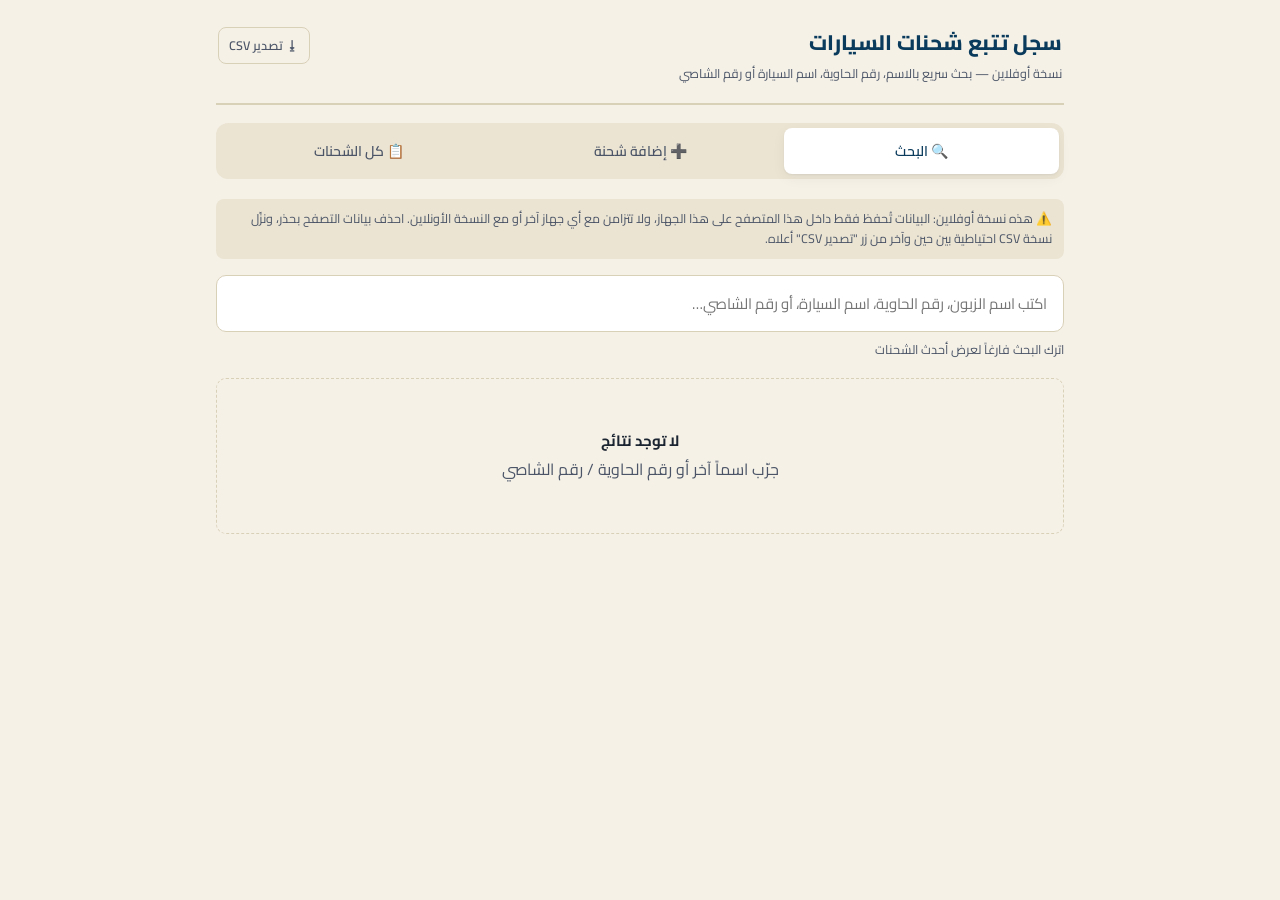
==== index.html @ 0849c3f1 "Add files via upload" ====
<!DOCTYPE html>
<html lang="ar" dir="rtl">
<head>
<meta charset="UTF-8">
<meta name="viewport" content="width=device-width, initial-scale=1.0">
<title>سجل تتبع شحنات السيارات</title>
<link rel="preconnect" href="https://fonts.googleapis.com">
<link rel="preconnect" href="https://fonts.gstatic.com" crossorigin>
<link href="https://fonts.googleapis.com/css2?family=Cairo:wght@400;500;600;700;800&family=IBM+Plex+Mono:wght@500;600&display=swap" rel="stylesheet">
<style>
  :root {
    --paper: #F5F1E7;
    --paper-2: #EBE4D3;
    --ink: #1B2431;
    --ink-soft: #4B5567;
    --sea: #0B3B5C;
    --sea-2: #0E4E77;
    --rust: #BD5A2E;
    --rust-2: #A34A24;
    --line: #D9D0B8;
    --good-bg: #E4EFE6; --good-fg: #2B6B45;
    --warn-bg: #F5EAD3; --warn-fg: #8A5E1C;
    --wait-bg: #E7ECF2; --wait-fg: #3C5876;
    --card: #FFFFFF;
    --shadow: 0 1px 2px rgba(27,36,49,0.06), 0 4px 14px rgba(27,36,49,0.05);
    --radius: 10px;
    color-scheme: light;
  }
  @media (prefers-color-scheme: dark) {
    :root:not([data-theme="light"]) {
      --paper: #10161F;
      --paper-2: #161E29;
      --ink: #E9E5D8;
      --ink-soft: #A9B2C0;
      --sea: #4FA3D1;
      --sea-2: #6FB8DF;
      --rust: #E38A5C;
      --rust-2: #EFA378;
      --line: #2A3543;
      --good-bg: #16261C; --good-fg: #7BC79A;
      --warn-bg: #2A2214; --warn-fg: #E0B564;
      --wait-bg: #18212C; --wait-fg: #9DB6D2;
      --card: #151C26;
      --shadow: 0 1px 2px rgba(0,0,0,0.35), 0 6px 18px rgba(0,0,0,0.3);
      color-scheme: dark;
    }
  }
  :root[data-theme="dark"] {
    --paper: #10161F; --paper-2: #161E29; --ink: #E9E5D8; --ink-soft: #A9B2C0;
    --sea: #4FA3D1; --sea-2: #6FB8DF; --rust: #E38A5C; --rust-2: #EFA378;
    --line: #2A3543; --good-bg: #16261C; --good-fg: #7BC79A;
    --warn-bg: #2A2214; --warn-fg: #E0B564; --wait-bg: #18212C; --wait-fg: #9DB6D2;
    --card: #151C26; --shadow: 0 1px 2px rgba(0,0,0,0.35), 0 6px 18px rgba(0,0,0,0.3);
    color-scheme: dark;
  }

  * { box-sizing: border-box; }
  html, body { margin: 0; padding: 0; }
  body {
    background: var(--paper);
    color: var(--ink);
    font-family: 'Cairo', 'Segoe UI', Tahoma, sans-serif;
    min-height: 100vh;
    line-height: 1.6;
  }
  .code {
    font-family: 'IBM Plex Mono', ui-monospace, monospace;
    letter-spacing: 0.02em;
    direction: ltr;
    unicode-bidi: isolate;
  }
  .wrap { max-width: 880px; margin: 0 auto; padding: 20px 16px 60px; }

  header.top {
    display: flex; align-items: baseline; justify-content: space-between;
    gap: 12px; padding: 6px 2px 18px; border-bottom: 2px solid var(--line);
    margin-bottom: 18px;
  }
  header.top h1 {
    font-size: 21px; font-weight: 800; margin: 0; color: var(--sea);
  }
  header.top span.sub { font-size: 12.5px; color: var(--ink-soft); }

  nav.tabs {
    display: flex; gap: 6px; margin-bottom: 20px;
    background: var(--paper-2); padding: 5px; border-radius: 12px;
  }
  nav.tabs button {
    flex: 1; border: none; background: transparent; color: var(--ink-soft);
    font-family: inherit; font-size: 14px; font-weight: 600; padding: 10px 8px;
    border-radius: 8px; cursor: pointer; transition: background .15s, color .15s;
  }
  nav.tabs button.active { background: var(--card); color: var(--sea); box-shadow: var(--shadow); }

  section.view { display: none; }
  section.view.active { display: block; }

  .search-box {
    display: flex; gap: 8px; margin-bottom: 16px;
  }
  .search-box input {
    flex: 1; padding: 13px 16px; border-radius: 10px; border: 1.5px solid var(--line);
    background: var(--card); color: var(--ink); font-family: inherit; font-size: 15px;
  }
  .search-box input:focus { outline: 2px solid var(--sea); outline-offset: 1px; }
  .hint { font-size: 12.5px; color: var(--ink-soft); margin: -8px 0 18px 2px; }

  .empty {
    text-align: center; padding: 50px 20px; color: var(--ink-soft);
    border: 1.5px dashed var(--line); border-radius: var(--radius);
  }
  .empty b { display: block; color: var(--ink); font-size: 15px; margin-bottom: 4px; }

  .shipment-card {
    background: var(--card); border: 1px solid var(--line); border-radius: var(--radius);
    box-shadow: var(--shadow); padding: 16px 18px; margin-bottom: 14px;
  }
  .ship-head {
    display: flex; flex-wrap: wrap; align-items: center; gap: 10px 14px;
    padding-bottom: 12px; margin-bottom: 12px; border-bottom: 1px dashed var(--line);
  }
  .line-badge {
    font-size: 12px; font-weight: 700; padding: 4px 10px; border-radius: 999px;
    background: var(--sea); color: #fff;
  }
  .status-pill {
    font-size: 12.5px; font-weight: 700; padding: 4px 10px; border-radius: 999px;
  }
  .status-pill.wait { background: var(--wait-bg); color: var(--wait-fg); }
  .status-pill.warn { background: var(--warn-bg); color: var(--warn-fg); }
  .status-pill.good { background: var(--good-bg); color: var(--good-fg); }
  .ship-head .meta { font-size: 13px; color: var(--ink-soft); }
  .ship-head .meta b.code { color: var(--ink); font-weight: 600; }
  .ship-head .spacer { flex: 1; }
  .icon-btn {
    border: 1px solid var(--line); background: transparent; color: var(--ink-soft);
    border-radius: 8px; padding: 6px 10px; font-family: inherit; font-size: 12.5px;
    cursor: pointer; font-weight: 600;
  }
  .icon-btn:hover { border-color: var(--sea); color: var(--sea); }

  .client-row {
    display: flex; flex-wrap: wrap; align-items: center; gap: 8px 10px;
    padding: 10px 0; border-bottom: 1px solid var(--paper-2);
  }
  .client-row:last-child { border-bottom: none; }
  .client-row .who { min-width: 170px; }
  .client-row .who .name { font-weight: 700; font-size: 14.5px; }
  .client-row .who .car { font-size: 12.5px; color: var(--ink-soft); }
  .client-row .actions { display: flex; gap: 6px; margin-inline-start: auto; flex-wrap: wrap; }

  .btn {
    border: none; border-radius: 8px; padding: 8px 13px; font-family: inherit;
    font-size: 12.5px; font-weight: 700; cursor: pointer; text-decoration: none;
    display: inline-flex; align-items: center; gap: 5px;
  }
  .btn.wa { background: #E7F4EC; color: #1F7A42; }
  .btn.mail { background: var(--wait-bg); color: var(--wait-fg); }
  .btn.copy { background: var(--paper-2); color: var(--ink-soft); }
  .btn:disabled, .btn.disabled { opacity: 0.45; cursor: not-allowed; }
  .btn.primary { background: var(--sea); color: #fff; }
  .btn.rust { background: var(--rust); color: #fff; }
  .btn.ghost { background: transparent; border: 1.5px solid var(--line); color: var(--ink-soft); }

  .carrier-line { margin-top: 12px; padding-top: 10px; border-top: 1px dashed var(--line); font-size: 12.5px; color: var(--ink-soft); display: flex; align-items: center; gap: 8px; flex-wrap: wrap; }
  .carrier-line a { color: var(--sea); font-weight: 700; text-decoration: none; }
  .carrier-line a:hover { text-decoration: underline; }

  form.ship-form { background: var(--card); border: 1px solid var(--line); border-radius: var(--radius); box-shadow: var(--shadow); padding: 20px; }
  .grid2 { display: grid; grid-template-columns: 1fr 1fr; gap: 12px; }
  @media (max-width: 560px) { .grid2 { grid-template-columns: 1fr; } }
  .field { margin-bottom: 14px; }
  .field label { display: block; font-size: 12.5px; font-weight: 700; color: var(--ink-soft); margin-bottom: 5px; }
  .field input, .field select, .field textarea {
    width: 100%; padding: 10px 12px; border-radius: 8px; border: 1.5px solid var(--line);
    background: var(--paper); color: var(--ink); font-family: inherit; font-size: 14px;
  }
  .field input:focus, .field select:focus, .field textarea:focus { outline: 2px solid var(--sea); outline-offset: 1px; }
  fieldset.client-fieldset {
    border: 1.5px dashed var(--line); border-radius: 10px; padding: 14px; margin: 0 0 14px;
  }
  fieldset.client-fieldset legend { font-size: 13px; font-weight: 800; color: var(--sea); padding: 0 6px; }
  .form-actions { display: flex; gap: 10px; margin-top: 6px; flex-wrap: wrap; }

  table.all-table { width: 100%; border-collapse: collapse; background: var(--card); border-radius: var(--radius); overflow: hidden; box-shadow: var(--shadow); }
  table.all-table th, table.all-table td { padding: 10px 12px; text-align: right; font-size: 13px; border-bottom: 1px solid var(--paper-2); }
  table.all-table th { background: var(--paper-2); color: var(--ink-soft); font-weight: 700; }
  table.all-table tr:last-child td { border-bottom: none; }
  table.all-table td.actions-cell { display: flex; gap: 6px; }
  .scroll-x { overflow-x: auto; border-radius: var(--radius); }

  .toast {
    position: fixed; bottom: 18px; left: 50%; transform: translateX(-50%);
    background: var(--ink); color: var(--paper); padding: 10px 18px; border-radius: 999px;
    font-size: 13px; font-weight: 600; box-shadow: var(--shadow); opacity: 0; pointer-events: none;
    transition: opacity .2s, transform .2s; z-index: 50;
  }
  .toast.show { opacity: 1; transform: translateX(-50%) translateY(-4px); }
  .note-box { font-size: 12.5px; color: var(--ink-soft); background: var(--paper-2); border-radius: 8px; padding: 10px 12px; margin-bottom: 16px; }

</style>
</head>
<body>
<div class="wrap">
  <header class="top">
    <div>
      <h1>سجل تتبع شحنات السيارات</h1>
      <span class="sub">نسخة أوفلاين — بحث سريع بالاسم، رقم الحاوية، اسم السيارة أو رقم الشاصي</span>
    </div>
    <button class="icon-btn" id="exportBtn" title="تصدير نسخة احتياطية CSV">⭳ تصدير CSV</button>
  </header>


  <nav class="tabs">
    <button data-view="search" class="active">🔍 البحث</button>
    <button data-view="add">➕ إضافة شحنة</button>
    <button data-view="all">📋 كل الشحنات</button>
  </nav>

  <section class="view active" id="view-search">
    <div class="note-box">⚠️ هذه نسخة أوفلاين: البيانات تُحفظ فقط داخل هذا المتصفح على هذا الجهاز، ولا تتزامن مع أي جهاز آخر أو مع النسخة الأونلاين. احذف بيانات التصفح بحذر، ونزّل نسخة CSV احتياطية بين حين وآخر من زر "تصدير CSV" أعلاه.</div>
    <div class="search-box">
      <input type="text" id="searchInput" placeholder="اكتب اسم الزبون، رقم الحاوية، اسم السيارة، أو رقم الشاصي…">
    </div>
    <div class="hint" id="searchHint">اترك البحث فارغاً لعرض أحدث الشحنات</div>
    <div id="searchResults"></div>
  </section>

  <section class="view" id="view-add">
    <div class="note-box">أدخل بيانات الحاوية مرة واحدة، ثم بيانات كل زبون من الزبائن الأربعة المشتركين في نفس الحاوية (الاسم، الهاتف، اسم السيارة، رقم الشاصي). اترك الخانات الفارغة لمن لا ينطبق عليه الحقل.</div>
    <form class="ship-form" id="shipForm">
      <input type="hidden" id="editId">
      <div class="grid2">
        <div class="field">
          <label>رقم الحاوية *</label>
          <input type="text" id="f_bl" class="code" required placeholder="MSCU1234567">
        </div>
        <div class="field">
          <label>شركة الشحن</label>
          <select id="f_line">
            <option value="MSC">MSC</option>
            <option value="CMA CGM">CMA CGM</option>
            <option value="HMM">HMM</option>
            <option value="أخرى">أخرى</option>
          </select>
        </div>
        <div class="field">
          <label>الحالة الحالية</label>
          <select id="f_status">
            <option>تم الشحن</option>
            <option>في عرض البحر</option>
            <option>وصلت الميناء</option>
            <option>في الجمارك</option>
            <option>جاهزة للتسليم</option>
            <option>تم التسليم</option>
          </select>
        </div>
        <div class="field">
          <label>الموقع الحالي / الميناء</label>
          <input type="text" id="f_location" placeholder="مثال: ميناء الجزائر">
        </div>
        <div class="field">
          <label>تاريخ الوصول المتوقع</label>
          <input type="date" id="f_eta">
        </div>
      </div>
      <div id="clientsWrap"></div>
      <div class="field">
        <label>ملاحظات</label>
        <textarea id="f_notes" rows="2" placeholder="أي معلومة إضافية…"></textarea>
      </div>
      <div class="form-actions">
        <button type="submit" class="btn primary">💾 حفظ الشحنة</button>
        <button type="button" class="btn ghost" id="cancelEdit" style="display:none;">إلغاء التعديل</button>
      </div>
    </form>
  </section>

  <section class="view" id="view-all">
    <div class="hint" style="margin-top:0;">كل الشحنات المسجّلة — اضغط "تعديل" لتحديث الحالة أو الموقع</div>
    <div class="scroll-x">
      <table class="all-table" id="allTable">
        <thead><tr><th>رقم الحاوية</th><th>الناقل</th><th>الحالة</th><th>الزبائن</th><th></th></tr></thead>
        <tbody id="allTableBody"></tbody>
      </table>
    </div>
  </section>
</div>
<div class="toast" id="toast"></div>

<script>
const CARRIER_LINKS = {
  'MSC': 'https://www.msc.com/en/track-a-shipment',
  'CMA CGM': 'https://www.cma-cgm.com/ebusiness/tracking',
  'HMM': 'https://www.hmm21.com/',
  'أخرى': null
};
const STATUS_CLASS = {
  'تم الشحن': 'wait', 'في عرض البحر': 'wait',
  'وصلت الميناء': 'warn', 'في الجمارك': 'warn', 'جاهزة للتسليم': 'warn',
  'تم التسليم': 'good'
};

let shipments = []; // in-memory array of {id, ...data} — single source of truth, auto-saved to this browser's local storage
const LOCAL_CACHE_KEY = 'car_tracker_shipments_cache';

function makeId() { return 'id_' + Date.now() + '_' + Math.random().toString(36).slice(2, 8); }

function persistLocal() {
  try { localStorage.setItem(LOCAL_CACHE_KEY, JSON.stringify(shipments)); } catch (e) { /* ignore */ }
}

function toast(msg) {
  const t = document.getElementById('toast');
  t.textContent = msg;
  t.classList.add('show');
  setTimeout(() => t.classList.remove('show'), 2200);
}

function normalizePhone(raw) {
  if (!raw) return '';
  let d = raw.replace(/[^\d+]/g, '');
  if (d.startsWith('+')) d = d.slice(1);
  if (d.startsWith('0')) d = '213' + d.slice(1);
  return d;
}

function buildMessage(client, shipment) {
  const lines = [
    `مرحباً ${client.name || ''}،`,
    `تحديث بخصوص شحنة سيارتكم:`,
    client.carName ? `🚗 السيارة: ${client.carName}` : null,
    client.chassis ? `🔢 رقم الشاصي: ${client.chassis}` : null,
    `📦 رقم الحاوية: ${shipment.bl}`,
    `🚢 الناقل: ${shipment.line}`,
    `📍 الحالة: ${shipment.status}${shipment.location ? ' - ' + shipment.location : ''}`,
    `📅 الوصول المتوقع: ${shipment.eta || 'غير محدد'}`,
    '', 'شكراً لثقتكم.'
  ].filter(Boolean);
  return lines.join('\n');
}

function escapeHtml(s) {
  return (s || '').toString().replace(/[&<>"']/g, c => ({'&':'&amp;','<':'&lt;','>':'&gt;','"':'&quot;',"'":'&#39;'}[c]));
}

// ---------- rendering ----------
function matchShipment(s, q) {
  if (!q) return true;
  q = q.trim().toLowerCase();
  if ((s.bl || '').toLowerCase().includes(q)) return true;
  return (s.clients || []).some(c =>
    (c.name || '').toLowerCase().includes(q) ||
    (c.carName || '').toLowerCase().includes(q) ||
    (c.chassis || '').toLowerCase().includes(q) ||
    (c.phone || '').toLowerCase().includes(q)
  );
}

function renderSearch() {
  const q = document.getElementById('searchInput').value;
  const wrap = document.getElementById('searchResults');
  const hint = document.getElementById('searchHint');
  let list = shipments.filter(s => matchShipment(s, q));
  list = list.slice().sort((a,b) => (b.createdAt||0) - (a.createdAt||0));
  hint.textContent = q ? `${list.length} نتيجة` : 'اترك البحث فارغاً لعرض أحدث الشحنات';
  if (!list.length) {
    wrap.innerHTML = `<div class="empty"><b>لا توجد نتائج</b>جرّب اسماً آخر أو رقم الحاوية / رقم الشاصي</div>`;
    return;
  }
  wrap.innerHTML = list.map(s => shipmentCardHtml(s, q)).join('');
}

function shipmentCardHtml(s, q) {
  const statusClass = STATUS_CLASS[s.status] || 'wait';
  const carrierUrl = CARRIER_LINKS[s.line];
  const clientsHtml = (s.clients || [])
    .filter(c => c && (c.name || c.carName || c.chassis))
    .map((c, idx) => clientRowHtml(c, s))
    .join('');
  return `
  <div class="shipment-card">
    <div class="ship-head">
      <span class="line-badge">${escapeHtml(s.line || 'أخرى')}</span>
      <span class="status-pill ${statusClass}">${escapeHtml(s.status || '')}</span>
      <span class="meta">الحاوية: <b class="code">${escapeHtml(s.bl || '-')}</b></span>
      ${s.eta ? `<span class="meta">الوصول: <b class="code">${escapeHtml(s.eta)}</b></span>` : ''}
      <span class="spacer"></span>
      <button class="icon-btn" onclick="startEdit('${s.id}')">تعديل</button>
    </div>
    ${clientsHtml || '<div class="hint" style="margin:0;">لا يوجد زبائن مسجّلون لهذه الشحنة</div>'}
    ${carrierUrl ? `<div class="carrier-line">🌐 لتتبع الحاوية مباشرة لدى الناقل: <a href="${carrierUrl}" target="_blank" rel="noopener">فتح موقع ${escapeHtml(s.line)}</a> والبحث برقم الحاوية <span class="code">${escapeHtml(s.bl||'')}</span></div>` : ''}
  </div>`;
}

function clientRowHtml(c, s) {
  const phone = normalizePhone(c.phone);
  const msg = buildMessage(c, s);
  const waUrl = phone ? `https://wa.me/${phone}?text=${encodeURIComponent(msg)}` : null;
  const mailUrl = c.email ? `mailto:${encodeURIComponent(c.email)}?subject=${encodeURIComponent('تحديث تتبع شحنة سيارتكم')}&body=${encodeURIComponent(msg)}` : null;
  return `
  <div class="client-row">
    <div class="who">
      <div class="name">${escapeHtml(c.name || 'بدون اسم')}</div>
      <div class="car">${escapeHtml(c.carName || '')}${c.chassis ? ' · شاصي: ' + escapeHtml(c.chassis) : ''}</div>
    </div>
    <div class="actions">
      <a class="btn wa ${waUrl ? '' : 'disabled'}" ${waUrl ? `href="${waUrl}" target="_blank" rel="noopener"` : ''} title="${phone ? '' : 'لا يوجد رقم هاتف مسجل'}">🟢 واتساب</a>
      <a class="btn mail ${mailUrl ? '' : 'disabled'}" ${mailUrl ? `href="${mailUrl}"` : ''} title="${c.email ? '' : 'لا يوجد بريد إلكتروني مسجل'}">✉️ إيميل</a>
      <button class="btn copy" onclick="copyMsg(this)" data-msg="${escapeHtml(msg)}">📋 نسخ النص</button>
    </div>
  </div>`;
}

function copyMsg(btn) {
  const msg = btn.getAttribute('data-msg');
  navigator.clipboard.writeText(msg.replace(/&amp;/g,'&').replace(/&lt;/g,'<').replace(/&gt;/g,'>').replace(/&quot;/g,'"').replace(/&#39;/g,"'"))
    .then(() => toast('تم نسخ نص الرسالة'))
    .catch(() => toast('تعذر النسخ — انسخ يدوياً'));
}

function renderAllTable() {
  const body = document.getElementById('allTableBody');
  const list = shipments.slice().sort((a,b) => (b.createdAt||0) - (a.createdAt||0));
  if (!list.length) {
    body.innerHTML = `<tr><td colspan="6" style="text-align:center; padding:26px; color:var(--ink-soft);">لا توجد شحنات مسجّلة بعد</td></tr>`;
    return;
  }
  body.innerHTML = list.map(s => `
    <tr>
      <td class="code">${escapeHtml(s.bl || '-')}</td>
      <td>${escapeHtml(s.line || '-')}</td>
      <td>${escapeHtml(s.status || '-')}</td>
      <td>${(s.clients||[]).filter(c=>c && c.name).map(c=>escapeHtml(c.name)).join('، ') || '-'}</td>
      <td class="actions-cell">
        <button class="icon-btn" onclick="startEdit('${s.id}')">تعديل</button>
        <button class="icon-btn" onclick="deleteShipment('${s.id}')">حذف</button>
      </td>
    </tr>`).join('');
}

// ---------- client rows in form ----------
function renderClientFields(existing) {
  const wrap = document.getElementById('clientsWrap');
  wrap.innerHTML = '';
  for (let i = 0; i < 4; i++) {
    const c = (existing && existing[i]) || {};
    const fs = document.createElement('fieldset');
    fs.className = 'client-fieldset';
    fs.innerHTML = `
      <legend>الزبون ${i+1}</legend>
      <div class="grid2">
        <div class="field"><label>الاسم</label><input type="text" data-k="name" data-i="${i}" value="${escapeHtml(c.name||'')}"></div>
        <div class="field"><label>رقم الهاتف (واتساب)</label><input type="text" class="code" data-k="phone" data-i="${i}" value="${escapeHtml(c.phone||'')}" placeholder="0550000000"></div>
        <div class="field"><label>البريد الإلكتروني (اختياري)</label><input type="email" data-k="email" data-i="${i}" value="${escapeHtml(c.email||'')}"></div>
        <div class="field"><label>اسم السيارة</label><input type="text" data-k="carName" data-i="${i}" value="${escapeHtml(c.carName||'')}" placeholder="مثال: هيونداي توسان 2023"></div>
        <div class="field" style="grid-column: 1 / -1;"><label>رقم الشاصي (VIN)</label><input type="text" class="code" data-k="chassis" data-i="${i}" value="${escapeHtml(c.chassis||'')}"></div>
      </div>`;
    wrap.appendChild(fs);
  }
}

function collectClients() {
  const clients = [null, null, null, null];
  document.querySelectorAll('#clientsWrap [data-k]').forEach(inp => {
    const i = +inp.getAttribute('data-i');
    const k = inp.getAttribute('data-k');
    if (!clients[i]) clients[i] = {};
    clients[i][k] = inp.value.trim();
  });
  return clients.filter(c => c && (c.name || c.carName || c.chassis || c.phone));
}

// ---------- form submit / edit / delete ----------
document.getElementById('shipForm').addEventListener('submit', async (e) => {
  e.preventDefault();
  const bl = document.getElementById('f_bl').value.trim();
  if (!bl) { toast('رقم الحاوية إجباري'); return; }
  const data = {
    bl,
    line: document.getElementById('f_line').value,
    status: document.getElementById('f_status').value,
    location: document.getElementById('f_location').value.trim(),
    eta: document.getElementById('f_eta').value,
    notes: document.getElementById('f_notes').value.trim(),
    clients: collectClients(),
  };
  const editId = document.getElementById('editId').value;
  if (editId) {
    const idx = shipments.findIndex(s => s.id === editId);
    if (idx !== -1) shipments[idx] = { ...shipments[idx], ...data };
    toast('تم تحديث الشحنة');
  } else {
    data.id = makeId();
    data.createdAt = Date.now();
    shipments.push(data);
    toast('تم حفظ الشحنة');
  }
  await saveAll();
  resetForm();
  switchView('search');
});

document.getElementById('cancelEdit').addEventListener('click', resetForm);

function resetForm() {
  document.getElementById('shipForm').reset();
  document.getElementById('editId').value = '';
  document.getElementById('cancelEdit').style.display = 'none';
  renderClientFields();
}

window.startEdit = function(id) {
  const s = shipments.find(x => x.id === id);
  if (!s) return;
  document.getElementById('editId').value = id;
  document.getElementById('f_bl').value = s.bl || '';
  document.getElementById('f_line').value = s.line || 'MSC';
  document.getElementById('f_status').value = s.status || 'تم الشحن';
  document.getElementById('f_location').value = s.location || '';
  document.getElementById('f_eta').value = s.eta || '';
  document.getElementById('f_notes').value = s.notes || '';
  renderClientFields(s.clients || []);
  document.getElementById('cancelEdit').style.display = 'inline-flex';
  switchView('add');
};

window.deleteShipment = async function(id) {
  if (!confirm('تأكيد حذف هذه الشحنة نهائياً؟')) return;
  shipments = shipments.filter(s => s.id !== id);
  await saveAll();
  toast('تم الحذف');
};

// ---------- save pipeline: memory -> local storage (fully automatic) ----------
async function saveAll() {
  persistLocal();
  renderSearch();
  renderAllTable();
}

// ---------- tabs ----------
function switchView(name) {
  document.querySelectorAll('nav.tabs button').forEach(b => b.classList.toggle('active', b.dataset.view === name));
  document.querySelectorAll('section.view').forEach(v => v.classList.toggle('active', v.id === 'view-' + name));
}
document.querySelectorAll('nav.tabs button').forEach(b => b.addEventListener('click', () => switchView(b.dataset.view)));
document.getElementById('searchInput').addEventListener('input', renderSearch);

// ---------- export CSV ----------
document.getElementById('exportBtn').addEventListener('click', async () => {
  const rows = [['رقم الحاوية','الناقل','الحالة','الموقع','ETA','اسم الزبون','الهاتف','البريد','اسم السيارة','رقم الشاصي']];
  shipments.forEach(s => {
    (s.clients && s.clients.length ? s.clients : [{}]).forEach(c => {
      rows.push([s.bl,s.line,s.status,s.location,s.eta,c.name||'',c.phone||'',c.email||'',c.carName||'',c.chassis||'']);
    });
  });
  const csv = rows.map(r => r.map(v => `"${(v||'').toString().replace(/"/g,'""')}"`).join(',')).join('\r\n');
  const blob = new Blob(['\uFEFF' + csv], { type: 'text/csv;charset=utf-8;' });
  const url = URL.createObjectURL(blob);
  const a = document.createElement('a');
  a.href = url; a.download = 'shipments-backup.csv';
  document.body.appendChild(a); a.click(); document.body.removeChild(a);
  URL.revokeObjectURL(url);
  toast('تم تنزيل ملف النسخة الاحتياطية');
});

// ---------- (external file feature removed — plain automatic local storage only) ----------

// ---------- boot ----------
function boot() {
  renderClientFields();
  try {
    const cached = JSON.parse(localStorage.getItem(LOCAL_CACHE_KEY) || '[]');
    shipments = Array.isArray(cached) ? cached : [];
  } catch (e) { shipments = []; }
  renderSearch();
  renderAllTable();
}

boot();
</script>
</body>
</html>
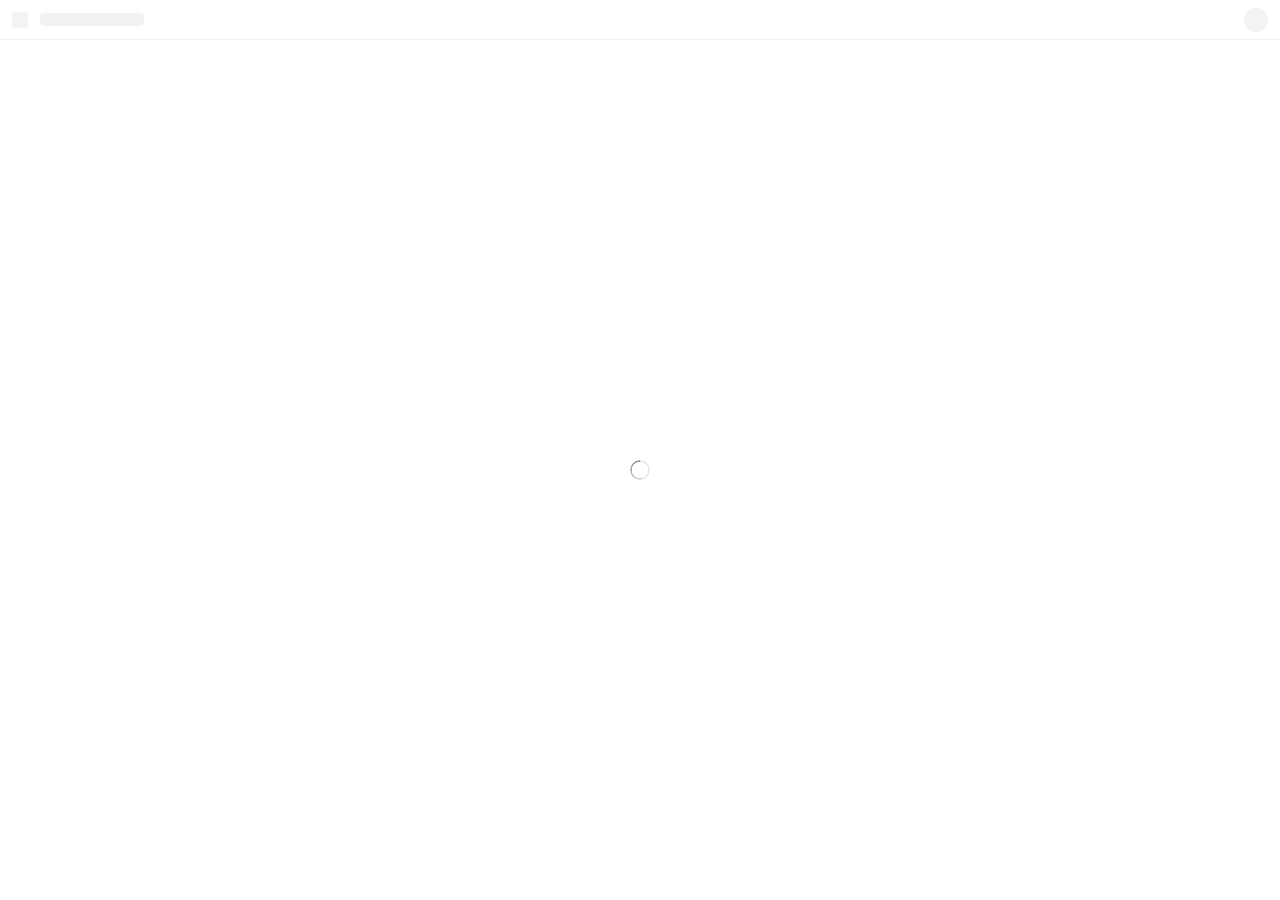
==== commit 15a788cd: "index.html" ====
--- a/index.html
+++ b/index.html
@@ -1,584 +1,4 @@
-<!DOCTYPE html>
-<html lang="ar" dir="rtl">
-<head>
-<meta charset="UTF-8">
-<meta name="viewport" content="width=device-width, initial-scale=1.0">
-<title>سجل تتبع شحنات السيارات</title>
-<link rel="preconnect" href="https://fonts.googleapis.com">
-<link rel="preconnect" href="https://fonts.gstatic.com" crossorigin>
-<link href="https://fonts.googleapis.com/css2?family=Cairo:wght@400;500;600;700;800&family=IBM+Plex+Mono:wght@500;600&display=swap" rel="stylesheet">
-<style>
-  :root {
-    --paper: #F5F1E7;
-    --paper-2: #EBE4D3;
-    --ink: #1B2431;
-    --ink-soft: #4B5567;
-    --sea: #0B3B5C;
-    --sea-2: #0E4E77;
-    --rust: #BD5A2E;
-    --rust-2: #A34A24;
-    --line: #D9D0B8;
-    --good-bg: #E4EFE6; --good-fg: #2B6B45;
-    --warn-bg: #F5EAD3; --warn-fg: #8A5E1C;
-    --wait-bg: #E7ECF2; --wait-fg: #3C5876;
-    --card: #FFFFFF;
-    --shadow: 0 1px 2px rgba(27,36,49,0.06), 0 4px 14px rgba(27,36,49,0.05);
-    --radius: 10px;
-    color-scheme: light;
-  }
-  @media (prefers-color-scheme: dark) {
-    :root:not([data-theme="light"]) {
-      --paper: #10161F;
-      --paper-2: #161E29;
-      --ink: #E9E5D8;
-      --ink-soft: #A9B2C0;
-      --sea: #4FA3D1;
-      --sea-2: #6FB8DF;
-      --rust: #E38A5C;
-      --rust-2: #EFA378;
-      --line: #2A3543;
-      --good-bg: #16261C; --good-fg: #7BC79A;
-      --warn-bg: #2A2214; --warn-fg: #E0B564;
-      --wait-bg: #18212C; --wait-fg: #9DB6D2;
-      --card: #151C26;
-      --shadow: 0 1px 2px rgba(0,0,0,0.35), 0 6px 18px rgba(0,0,0,0.3);
-      color-scheme: dark;
-    }
-  }
-  :root[data-theme="dark"] {
-    --paper: #10161F; --paper-2: #161E29; --ink: #E9E5D8; --ink-soft: #A9B2C0;
-    --sea: #4FA3D1; --sea-2: #6FB8DF; --rust: #E38A5C; --rust-2: #EFA378;
-    --line: #2A3543; --good-bg: #16261C; --good-fg: #7BC79A;
-    --warn-bg: #2A2214; --warn-fg: #E0B564; --wait-bg: #18212C; --wait-fg: #9DB6D2;
-    --card: #151C26; --shadow: 0 1px 2px rgba(0,0,0,0.35), 0 6px 18px rgba(0,0,0,0.3);
-    color-scheme: dark;
-  }
 
-  * { box-sizing: border-box; }
-  html, body { margin: 0; padding: 0; }
-  body {
-    background: var(--paper);
-    color: var(--ink);
-    font-family: 'Cairo', 'Segoe UI', Tahoma, sans-serif;
-    min-height: 100vh;
-    line-height: 1.6;
-  }
-  .code {
-    font-family: 'IBM Plex Mono', ui-monospace, monospace;
-    letter-spacing: 0.02em;
-    direction: ltr;
-    unicode-bidi: isolate;
-  }
-  .wrap { max-width: 880px; margin: 0 auto; padding: 20px 16px 60px; }
-
-  header.top {
-    display: flex; align-items: baseline; justify-content: space-between;
-    gap: 12px; padding: 6px 2px 18px; border-bottom: 2px solid var(--line);
-    margin-bottom: 18px;
-  }
-  header.top h1 {
-    font-size: 21px; font-weight: 800; margin: 0; color: var(--sea);
-  }
-  header.top span.sub { font-size: 12.5px; color: var(--ink-soft); }
-
-  nav.tabs {
-    display: flex; gap: 6px; margin-bottom: 20px;
-    background: var(--paper-2); padding: 5px; border-radius: 12px;
-  }
-  nav.tabs button {
-    flex: 1; border: none; background: transparent; color: var(--ink-soft);
-    font-family: inherit; font-size: 14px; font-weight: 600; padding: 10px 8px;
-    border-radius: 8px; cursor: pointer; transition: background .15s, color .15s;
-  }
-  nav.tabs button.active { background: var(--card); color: var(--sea); box-shadow: var(--shadow); }
-
-  section.view { display: none; }
-  section.view.active { display: block; }
-
-  .search-box {
-    display: flex; gap: 8px; margin-bottom: 16px;
-  }
-  .search-box input {
-    flex: 1; padding: 13px 16px; border-radius: 10px; border: 1.5px solid var(--line);
-    background: var(--card); color: var(--ink); font-family: inherit; font-size: 15px;
-  }
-  .search-box input:focus { outline: 2px solid var(--sea); outline-offset: 1px; }
-  .hint { font-size: 12.5px; color: var(--ink-soft); margin: -8px 0 18px 2px; }
-
-  .empty {
-    text-align: center; padding: 50px 20px; color: var(--ink-soft);
-    border: 1.5px dashed var(--line); border-radius: var(--radius);
-  }
-  .empty b { display: block; color: var(--ink); font-size: 15px; margin-bottom: 4px; }
-
-  .shipment-card {
-    background: var(--card); border: 1px solid var(--line); border-radius: var(--radius);
-    box-shadow: var(--shadow); padding: 16px 18px; margin-bottom: 14px;
-  }
-  .ship-head {
-    display: flex; flex-wrap: wrap; align-items: center; gap: 10px 14px;
-    padding-bottom: 12px; margin-bottom: 12px; border-bottom: 1px dashed var(--line);
-  }
-  .line-badge {
-    font-size: 12px; font-weight: 700; padding: 4px 10px; border-radius: 999px;
-    background: var(--sea); color: #fff;
-  }
-  .status-pill {
-    font-size: 12.5px; font-weight: 700; padding: 4px 10px; border-radius: 999px;
-  }
-  .status-pill.wait { background: var(--wait-bg); color: var(--wait-fg); }
-  .status-pill.warn { background: var(--warn-bg); color: var(--warn-fg); }
-  .status-pill.good { background: var(--good-bg); color: var(--good-fg); }
-  .ship-head .meta { font-size: 13px; color: var(--ink-soft); }
-  .ship-head .meta b.code { color: var(--ink); font-weight: 600; }
-  .ship-head .spacer { flex: 1; }
-  .icon-btn {
-    border: 1px solid var(--line); background: transparent; color: var(--ink-soft);
-    border-radius: 8px; padding: 6px 10px; font-family: inherit; font-size: 12.5px;
-    cursor: pointer; font-weight: 600;
-  }
-  .icon-btn:hover { border-color: var(--sea); color: var(--sea); }
-
-  .client-row {
-    display: flex; flex-wrap: wrap; align-items: center; gap: 8px 10px;
-    padding: 10px 0; border-bottom: 1px solid var(--paper-2);
-  }
-  .client-row:last-child { border-bottom: none; }
-  .client-row .who { min-width: 170px; }
-  .client-row .who .name { font-weight: 700; font-size: 14.5px; }
-  .client-row .who .car { font-size: 12.5px; color: var(--ink-soft); }
-  .client-row .actions { display: flex; gap: 6px; margin-inline-start: auto; flex-wrap: wrap; }
-
-  .btn {
-    border: none; border-radius: 8px; padding: 8px 13px; font-family: inherit;
-    font-size: 12.5px; font-weight: 700; cursor: pointer; text-decoration: none;
-    display: inline-flex; align-items: center; gap: 5px;
-  }
-  .btn.wa { background: #E7F4EC; color: #1F7A42; }
-  .btn.mail { background: var(--wait-bg); color: var(--wait-fg); }
-  .btn.copy { background: var(--paper-2); color: var(--ink-soft); }
-  .btn:disabled, .btn.disabled { opacity: 0.45; cursor: not-allowed; }
-  .btn.primary { background: var(--sea); color: #fff; }
-  .btn.rust { background: var(--rust); color: #fff; }
-  .btn.ghost { background: transparent; border: 1.5px solid var(--line); color: var(--ink-soft); }
-
-  .carrier-line { margin-top: 12px; padding-top: 10px; border-top: 1px dashed var(--line); font-size: 12.5px; color: var(--ink-soft); display: flex; align-items: center; gap: 8px; flex-wrap: wrap; }
-  .carrier-line a { color: var(--sea); font-weight: 700; text-decoration: none; }
-  .carrier-line a:hover { text-decoration: underline; }
-
-  form.ship-form { background: var(--card); border: 1px solid var(--line); border-radius: var(--radius); box-shadow: var(--shadow); padding: 20px; }
-  .grid2 { display: grid; grid-template-columns: 1fr 1fr; gap: 12px; }
-  @media (max-width: 560px) { .grid2 { grid-template-columns: 1fr; } }
-  .field { margin-bottom: 14px; }
-  .field label { display: block; font-size: 12.5px; font-weight: 700; color: var(--ink-soft); margin-bottom: 5px; }
-  .field input, .field select, .field textarea {
-    width: 100%; padding: 10px 12px; border-radius: 8px; border: 1.5px solid var(--line);
-    background: var(--paper); color: var(--ink); font-family: inherit; font-size: 14px;
-  }
-  .field input:focus, .field select:focus, .field textarea:focus { outline: 2px solid var(--sea); outline-offset: 1px; }
-  fieldset.client-fieldset {
-    border: 1.5px dashed var(--line); border-radius: 10px; padding: 14px; margin: 0 0 14px;
-  }
-  fieldset.client-fieldset legend { font-size: 13px; font-weight: 800; color: var(--sea); padding: 0 6px; }
-  .form-actions { display: flex; gap: 10px; margin-top: 6px; flex-wrap: wrap; }
-
-  table.all-table { width: 100%; border-collapse: collapse; background: var(--card); border-radius: var(--radius); overflow: hidden; box-shadow: var(--shadow); }
-  table.all-table th, table.all-table td { padding: 10px 12px; text-align: right; font-size: 13px; border-bottom: 1px solid var(--paper-2); }
-  table.all-table th { background: var(--paper-2); color: var(--ink-soft); font-weight: 700; }
-  table.all-table tr:last-child td { border-bottom: none; }
-  table.all-table td.actions-cell { display: flex; gap: 6px; }
-  .scroll-x { overflow-x: auto; border-radius: var(--radius); }
-
-  .toast {
-    position: fixed; bottom: 18px; left: 50%; transform: translateX(-50%);
-    background: var(--ink); color: var(--paper); padding: 10px 18px; border-radius: 999px;
-    font-size: 13px; font-weight: 600; box-shadow: var(--shadow); opacity: 0; pointer-events: none;
-    transition: opacity .2s, transform .2s; z-index: 50;
-  }
-  .toast.show { opacity: 1; transform: translateX(-50%) translateY(-4px); }
-  .note-box { font-size: 12.5px; color: var(--ink-soft); background: var(--paper-2); border-radius: 8px; padding: 10px 12px; margin-bottom: 16px; }
-
-</style>
-</head>
-<body>
-<div class="wrap">
-  <header class="top">
-    <div>
-      <h1>سجل تتبع شحنات السيارات</h1>
-      <span class="sub">نسخة أوفلاين — بحث سريع بالاسم، رقم الحاوية، اسم السيارة أو رقم الشاصي</span>
-    </div>
-    <button class="icon-btn" id="exportBtn" title="تصدير نسخة احتياطية CSV">⭳ تصدير CSV</button>
-  </header>
-
-
-  <nav class="tabs">
-    <button data-view="search" class="active">🔍 البحث</button>
-    <button data-view="add">➕ إضافة شحنة</button>
-    <button data-view="all">📋 كل الشحنات</button>
-  </nav>
-
-  <section class="view active" id="view-search">
-    <div class="note-box">⚠️ هذه نسخة أوفلاين: البيانات تُحفظ فقط داخل هذا المتصفح على هذا الجهاز، ولا تتزامن مع أي جهاز آخر أو مع النسخة الأونلاين. احذف بيانات التصفح بحذر، ونزّل نسخة CSV احتياطية بين حين وآخر من زر "تصدير CSV" أعلاه.</div>
-    <div class="search-box">
-      <input type="text" id="searchInput" placeholder="اكتب اسم الزبون، رقم الحاوية، اسم السيارة، أو رقم الشاصي…">
-    </div>
-    <div class="hint" id="searchHint">اترك البحث فارغاً لعرض أحدث الشحنات</div>
-    <div id="searchResults"></div>
-  </section>
-
-  <section class="view" id="view-add">
-    <div class="note-box">أدخل بيانات الحاوية مرة واحدة، ثم بيانات كل زبون من الزبائن الأربعة المشتركين في نفس الحاوية (الاسم، الهاتف، اسم السيارة، رقم الشاصي). اترك الخانات الفارغة لمن لا ينطبق عليه الحقل.</div>
-    <form class="ship-form" id="shipForm">
-      <input type="hidden" id="editId">
-      <div class="grid2">
-        <div class="field">
-          <label>رقم الحاوية *</label>
-          <input type="text" id="f_bl" class="code" required placeholder="MSCU1234567">
-        </div>
-        <div class="field">
-          <label>شركة الشحن</label>
-          <select id="f_line">
-            <option value="MSC">MSC</option>
-            <option value="CMA CGM">CMA CGM</option>
-            <option value="HMM">HMM</option>
-            <option value="أخرى">أخرى</option>
-          </select>
-        </div>
-        <div class="field">
-          <label>الحالة الحالية</label>
-          <select id="f_status">
-            <option>تم الشحن</option>
-            <option>في عرض البحر</option>
-            <option>وصلت الميناء</option>
-            <option>في الجمارك</option>
-            <option>جاهزة للتسليم</option>
-            <option>تم التسليم</option>
-          </select>
-        </div>
-        <div class="field">
-          <label>الموقع الحالي / الميناء</label>
-          <input type="text" id="f_location" placeholder="مثال: ميناء الجزائر">
-        </div>
-        <div class="field">
-          <label>تاريخ الوصول المتوقع</label>
-          <input type="date" id="f_eta">
-        </div>
-      </div>
-      <div id="clientsWrap"></div>
-      <div class="field">
-        <label>ملاحظات</label>
-        <textarea id="f_notes" rows="2" placeholder="أي معلومة إضافية…"></textarea>
-      </div>
-      <div class="form-actions">
-        <button type="submit" class="btn primary">💾 حفظ الشحنة</button>
-        <button type="button" class="btn ghost" id="cancelEdit" style="display:none;">إلغاء التعديل</button>
-      </div>
-    </form>
-  </section>
-
-  <section class="view" id="view-all">
-    <div class="hint" style="margin-top:0;">كل الشحنات المسجّلة — اضغط "تعديل" لتحديث الحالة أو الموقع</div>
-    <div class="scroll-x">
-      <table class="all-table" id="allTable">
-        <thead><tr><th>رقم الحاوية</th><th>الناقل</th><th>الحالة</th><th>الزبائن</th><th></th></tr></thead>
-        <tbody id="allTableBody"></tbody>
-      </table>
-    </div>
-  </section>
-</div>
-<div class="toast" id="toast"></div>
-
-<script>
-const CARRIER_LINKS = {
-  'MSC': 'https://www.msc.com/en/track-a-shipment',
-  'CMA CGM': 'https://www.cma-cgm.com/ebusiness/tracking',
-  'HMM': 'https://www.hmm21.com/',
-  'أخرى': null
-};
-const STATUS_CLASS = {
-  'تم الشحن': 'wait', 'في عرض البحر': 'wait',
-  'وصلت الميناء': 'warn', 'في الجمارك': 'warn', 'جاهزة للتسليم': 'warn',
-  'تم التسليم': 'good'
-};
-
-let shipments = []; // in-memory array of {id, ...data} — single source of truth, auto-saved to this browser's local storage
-const LOCAL_CACHE_KEY = 'car_tracker_shipments_cache';
-
-function makeId() { return 'id_' + Date.now() + '_' + Math.random().toString(36).slice(2, 8); }
-
-function persistLocal() {
-  try { localStorage.setItem(LOCAL_CACHE_KEY, JSON.stringify(shipments)); } catch (e) { /* ignore */ }
-}
-
-function toast(msg) {
-  const t = document.getElementById('toast');
-  t.textContent = msg;
-  t.classList.add('show');
-  setTimeout(() => t.classList.remove('show'), 2200);
-}
-
-function normalizePhone(raw) {
-  if (!raw) return '';
-  let d = raw.replace(/[^\d+]/g, '');
-  if (d.startsWith('+')) d = d.slice(1);
-  if (d.startsWith('0')) d = '213' + d.slice(1);
-  return d;
-}
-
-function buildMessage(client, shipment) {
-  const lines = [
-    `مرحباً ${client.name || ''}،`,
-    `تحديث بخصوص شحنة سيارتكم:`,
-    client.carName ? `🚗 السيارة: ${client.carName}` : null,
-    client.chassis ? `🔢 رقم الشاصي: ${client.chassis}` : null,
-    `📦 رقم الحاوية: ${shipment.bl}`,
-    `🚢 الناقل: ${shipment.line}`,
-    `📍 الحالة: ${shipment.status}${shipment.location ? ' - ' + shipment.location : ''}`,
-    `📅 الوصول المتوقع: ${shipment.eta || 'غير محدد'}`,
-    '', 'شكراً لثقتكم.'
-  ].filter(Boolean);
-  return lines.join('\n');
-}
-
-function escapeHtml(s) {
-  return (s || '').toString().replace(/[&<>"']/g, c => ({'&':'&amp;','<':'&lt;','>':'&gt;','"':'&quot;',"'":'&#39;'}[c]));
-}
-
-// ---------- rendering ----------
-function matchShipment(s, q) {
-  if (!q) return true;
-  q = q.trim().toLowerCase();
-  if ((s.bl || '').toLowerCase().includes(q)) return true;
-  return (s.clients || []).some(c =>
-    (c.name || '').toLowerCase().includes(q) ||
-    (c.carName || '').toLowerCase().includes(q) ||
-    (c.chassis || '').toLowerCase().includes(q) ||
-    (c.phone || '').toLowerCase().includes(q)
-  );
-}
-
-function renderSearch() {
-  const q = document.getElementById('searchInput').value;
-  const wrap = document.getElementById('searchResults');
-  const hint = document.getElementById('searchHint');
-  let list = shipments.filter(s => matchShipment(s, q));
-  list = list.slice().sort((a,b) => (b.createdAt||0) - (a.createdAt||0));
-  hint.textContent = q ? `${list.length} نتيجة` : 'اترك البحث فارغاً لعرض أحدث الشحنات';
-  if (!list.length) {
-    wrap.innerHTML = `<div class="empty"><b>لا توجد نتائج</b>جرّب اسماً آخر أو رقم الحاوية / رقم الشاصي</div>`;
-    return;
-  }
-  wrap.innerHTML = list.map(s => shipmentCardHtml(s, q)).join('');
-}
-
-function shipmentCardHtml(s, q) {
-  const statusClass = STATUS_CLASS[s.status] || 'wait';
-  const carrierUrl = CARRIER_LINKS[s.line];
-  const clientsHtml = (s.clients || [])
-    .filter(c => c && (c.name || c.carName || c.chassis))
-    .map((c, idx) => clientRowHtml(c, s))
-    .join('');
-  return `
-  <div class="shipment-card">
-    <div class="ship-head">
-      <span class="line-badge">${escapeHtml(s.line || 'أخرى')}</span>
-      <span class="status-pill ${statusClass}">${escapeHtml(s.status || '')}</span>
-      <span class="meta">الحاوية: <b class="code">${escapeHtml(s.bl || '-')}</b></span>
-      ${s.eta ? `<span class="meta">الوصول: <b class="code">${escapeHtml(s.eta)}</b></span>` : ''}
-      <span class="spacer"></span>
-      <button class="icon-btn" onclick="startEdit('${s.id}')">تعديل</button>
-    </div>
-    ${clientsHtml || '<div class="hint" style="margin:0;">لا يوجد زبائن مسجّلون لهذه الشحنة</div>'}
-    ${carrierUrl ? `<div class="carrier-line">🌐 لتتبع الحاوية مباشرة لدى الناقل: <a href="${carrierUrl}" target="_blank" rel="noopener">فتح موقع ${escapeHtml(s.line)}</a> والبحث برقم الحاوية <span class="code">${escapeHtml(s.bl||'')}</span></div>` : ''}
-  </div>`;
-}
-
-function clientRowHtml(c, s) {
-  const phone = normalizePhone(c.phone);
-  const msg = buildMessage(c, s);
-  const waUrl = phone ? `https://wa.me/${phone}?text=${encodeURIComponent(msg)}` : null;
-  const mailUrl = c.email ? `mailto:${encodeURIComponent(c.email)}?subject=${encodeURIComponent('تحديث تتبع شحنة سيارتكم')}&body=${encodeURIComponent(msg)}` : null;
-  return `
-  <div class="client-row">
-    <div class="who">
-      <div class="name">${escapeHtml(c.name || 'بدون اسم')}</div>
-      <div class="car">${escapeHtml(c.carName || '')}${c.chassis ? ' · شاصي: ' + escapeHtml(c.chassis) : ''}</div>
-    </div>
-    <div class="actions">
-      <a class="btn wa ${waUrl ? '' : 'disabled'}" ${waUrl ? `href="${waUrl}" target="_blank" rel="noopener"` : ''} title="${phone ? '' : 'لا يوجد رقم هاتف مسجل'}">🟢 واتساب</a>
-      <a class="btn mail ${mailUrl ? '' : 'disabled'}" ${mailUrl ? `href="${mailUrl}"` : ''} title="${c.email ? '' : 'لا يوجد بريد إلكتروني مسجل'}">✉️ إيميل</a>
-      <button class="btn copy" onclick="copyMsg(this)" data-msg="${escapeHtml(msg)}">📋 نسخ النص</button>
-    </div>
-  </div>`;
-}
-
-function copyMsg(btn) {
-  const msg = btn.getAttribute('data-msg');
-  navigator.clipboard.writeText(msg.replace(/&amp;/g,'&').replace(/&lt;/g,'<').replace(/&gt;/g,'>').replace(/&quot;/g,'"').replace(/&#39;/g,"'"))
-    .then(() => toast('تم نسخ نص الرسالة'))
-    .catch(() => toast('تعذر النسخ — انسخ يدوياً'));
-}
-
-function renderAllTable() {
-  const body = document.getElementById('allTableBody');
-  const list = shipments.slice().sort((a,b) => (b.createdAt||0) - (a.createdAt||0));
-  if (!list.length) {
-    body.innerHTML = `<tr><td colspan="6" style="text-align:center; padding:26px; color:var(--ink-soft);">لا توجد شحنات مسجّلة بعد</td></tr>`;
-    return;
-  }
-  body.innerHTML = list.map(s => `
-    <tr>
-      <td class="code">${escapeHtml(s.bl || '-')}</td>
-      <td>${escapeHtml(s.line || '-')}</td>
-      <td>${escapeHtml(s.status || '-')}</td>
-      <td>${(s.clients||[]).filter(c=>c && c.name).map(c=>escapeHtml(c.name)).join('، ') || '-'}</td>
-      <td class="actions-cell">
-        <button class="icon-btn" onclick="startEdit('${s.id}')">تعديل</button>
-        <button class="icon-btn" onclick="deleteShipment('${s.id}')">حذف</button>
-      </td>
-    </tr>`).join('');
-}
-
-// ---------- client rows in form ----------
-function renderClientFields(existing) {
-  const wrap = document.getElementById('clientsWrap');
-  wrap.innerHTML = '';
-  for (let i = 0; i < 4; i++) {
-    const c = (existing && existing[i]) || {};
-    const fs = document.createElement('fieldset');
-    fs.className = 'client-fieldset';
-    fs.innerHTML = `
-      <legend>الزبون ${i+1}</legend>
-      <div class="grid2">
-        <div class="field"><label>الاسم</label><input type="text" data-k="name" data-i="${i}" value="${escapeHtml(c.name||'')}"></div>
-        <div class="field"><label>رقم الهاتف (واتساب)</label><input type="text" class="code" data-k="phone" data-i="${i}" value="${escapeHtml(c.phone||'')}" placeholder="0550000000"></div>
-        <div class="field"><label>البريد الإلكتروني (اختياري)</label><input type="email" data-k="email" data-i="${i}" value="${escapeHtml(c.email||'')}"></div>
-        <div class="field"><label>اسم السيارة</label><input type="text" data-k="carName" data-i="${i}" value="${escapeHtml(c.carName||'')}" placeholder="مثال: هيونداي توسان 2023"></div>
-        <div class="field" style="grid-column: 1 / -1;"><label>رقم الشاصي (VIN)</label><input type="text" class="code" data-k="chassis" data-i="${i}" value="${escapeHtml(c.chassis||'')}"></div>
-      </div>`;
-    wrap.appendChild(fs);
-  }
-}
-
-function collectClients() {
-  const clients = [null, null, null, null];
-  document.querySelectorAll('#clientsWrap [data-k]').forEach(inp => {
-    const i = +inp.getAttribute('data-i');
-    const k = inp.getAttribute('data-k');
-    if (!clients[i]) clients[i] = {};
-    clients[i][k] = inp.value.trim();
-  });
-  return clients.filter(c => c && (c.name || c.carName || c.chassis || c.phone));
-}
-
-// ---------- form submit / edit / delete ----------
-document.getElementById('shipForm').addEventListener('submit', async (e) => {
-  e.preventDefault();
-  const bl = document.getElementById('f_bl').value.trim();
-  if (!bl) { toast('رقم الحاوية إجباري'); return; }
-  const data = {
-    bl,
-    line: document.getElementById('f_line').value,
-    status: document.getElementById('f_status').value,
-    location: document.getElementById('f_location').value.trim(),
-    eta: document.getElementById('f_eta').value,
-    notes: document.getElementById('f_notes').value.trim(),
-    clients: collectClients(),
-  };
-  const editId = document.getElementById('editId').value;
-  if (editId) {
-    const idx = shipments.findIndex(s => s.id === editId);
-    if (idx !== -1) shipments[idx] = { ...shipments[idx], ...data };
-    toast('تم تحديث الشحنة');
-  } else {
-    data.id = makeId();
-    data.createdAt = Date.now();
-    shipments.push(data);
-    toast('تم حفظ الشحنة');
-  }
-  await saveAll();
-  resetForm();
-  switchView('search');
-});
-
-document.getElementById('cancelEdit').addEventListener('click', resetForm);
-
-function resetForm() {
-  document.getElementById('shipForm').reset();
-  document.getElementById('editId').value = '';
-  document.getElementById('cancelEdit').style.display = 'none';
-  renderClientFields();
-}
-
-window.startEdit = function(id) {
-  const s = shipments.find(x => x.id === id);
-  if (!s) return;
-  document.getElementById('editId').value = id;
-  document.getElementById('f_bl').value = s.bl || '';
-  document.getElementById('f_line').value = s.line || 'MSC';
-  document.getElementById('f_status').value = s.status || 'تم الشحن';
-  document.getElementById('f_location').value = s.location || '';
-  document.getElementById('f_eta').value = s.eta || '';
-  document.getElementById('f_notes').value = s.notes || '';
-  renderClientFields(s.clients || []);
-  document.getElementById('cancelEdit').style.display = 'inline-flex';
-  switchView('add');
-};
-
-window.deleteShipment = async function(id) {
-  if (!confirm('تأكيد حذف هذه الشحنة نهائياً؟')) return;
-  shipments = shipments.filter(s => s.id !== id);
-  await saveAll();
-  toast('تم الحذف');
-};
-
-// ---------- save pipeline: memory -> local storage (fully automatic) ----------
-async function saveAll() {
-  persistLocal();
-  renderSearch();
-  renderAllTable();
-}
-
-// ---------- tabs ----------
-function switchView(name) {
-  document.querySelectorAll('nav.tabs button').forEach(b => b.classList.toggle('active', b.dataset.view === name));
-  document.querySelectorAll('section.view').forEach(v => v.classList.toggle('active', v.id === 'view-' + name));
-}
-document.querySelectorAll('nav.tabs button').forEach(b => b.addEventListener('click', () => switchView(b.dataset.view)));
-document.getElementById('searchInput').addEventListener('input', renderSearch);
-
-// ---------- export CSV ----------
-document.getElementById('exportBtn').addEventListener('click', async () => {
-  const rows = [['رقم الحاوية','الناقل','الحالة','الموقع','ETA','اسم الزبون','الهاتف','البريد','اسم السيارة','رقم الشاصي']];
-  shipments.forEach(s => {
-    (s.clients && s.clients.length ? s.clients : [{}]).forEach(c => {
-      rows.push([s.bl,s.line,s.status,s.location,s.eta,c.name||'',c.phone||'',c.email||'',c.carName||'',c.chassis||'']);
-    });
-  });
-  const csv = rows.map(r => r.map(v => `"${(v||'').toString().replace(/"/g,'""')}"`).join(',')).join('\r\n');
-  const blob = new Blob(['\uFEFF' + csv], { type: 'text/csv;charset=utf-8;' });
-  const url = URL.createObjectURL(blob);
-  const a = document.createElement('a');
-  a.href = url; a.download = 'shipments-backup.csv';
-  document.body.appendChild(a); a.click(); document.body.removeChild(a);
-  URL.revokeObjectURL(url);
-  toast('تم تنزيل ملف النسخة الاحتياطية');
-});
-
-// ---------- (external file feature removed — plain automatic local storage only) ----------
-
-// ---------- boot ----------
-function boot() {
-  renderClientFields();
-  try {
-    const cached = JSON.parse(localStorage.getItem(LOCAL_CACHE_KEY) || '[]');
-    shipments = Array.isArray(cached) ? cached : [];
-  } catch (e) { shipments = []; }
-  renderSearch();
-  renderAllTable();
-}
-
-boot();
-</script>
-</body>
-</html>
+<!doctype html><html lang="en" data-frame-uuid="14d6d9b4-db57-45eb-ad7f-9bcc52b11fba" data-frame-uchost="14d6d9b4-db57-45eb-ad7f-9bcc52b11fba.frame.claudeusercontent.com"><head><meta property="og:title" content="Claude Artifact"><meta name="twitter:title" content="Claude Artifact"><meta name="description" content="Try out Artifacts created by Claude users"><meta property="og:description" content="Try out Artifacts created by Claude users"><meta name="twitter:description" content="Try out Artifacts created by Claude users"><meta property="og:image" content="https://claude.ai/images/claude_ogimage.png"><meta name="twitter:image" content="https://claude.ai/images/claude_ogimage.png"><meta property="og:image:width" content="1138"><meta property="og:image:height" content="640"><meta property="og:image:alt" content="Claude Artifact"><meta name="twitter:card" content="summary"><meta name="robots" content="noindex, nofollow"><link rel="preconnect" href="https://assets-proxy.anthropic.com" crossorigin><link rel="dns-prefetch" href="https://assets-proxy.anthropic.com"><meta name="build-timestamp" content="1790011478"><meta name="build-git-hash" content="81e526a8111baa004f65ae68144a733b849b60aa"><meta charset="utf-8"><meta name="frame-shell-i18n" data-shipped="en-US,de-DE,fr-FR,ko-KR,ja-JP,es-419,es-ES,it-IT,hi-IN,pt-BR,id-ID" data-catalogs="de-DE:61b32ceb0cbf,fr-FR:693a5df32da8,ko-KR:2e803001d0db,ja-JP:eed189f558fc,es-419:f10b41b9e6d1,es-ES:b6f2086357f0,it-IT:31ccd906f05e,hi-IN:8e37e1ab682b,pt-BR:3f613deac9d8,id-ID:659fe3de5774,am:6a725ce421ef,bho:7b1303411bf4,bn:50dd192bb182,da:bfe9e3481c67,fi:467c40e5da3a,fil:953c21a9b010,gu:af72882776e1,ha:75d0b654e292,ig:685e6c4535d6,kn:a297a227813d,ml:2ba522a2ccb6,mr:6985956da28a,nb:5a99b78af84f,nl:54928f2317d2,ny:c5f99357bdf9,om:3e315bbd8d7c,rn:826345612898,ru:c67a988d1b60,rw:69a6d132db25,so:784af4def9ce,sv:53fb299789ca,sw:a31def99adff,ta:340efae1baa6,te:bf17d5ff5e74,th:745794e89643,tr:396900521295,uk:fc1fbd544946,vi:5b35f78682f7,wo:d33b3a7d60a8,yo:38dd87a56999,zh-Hans:5f6205a8e3d4,zh-Hant:72bfbbd44a79"><meta name="viewport" content="width=device-width,initial-scale=1"><meta name="robots" content="noindex"><meta name="referrer" content="no-referrer"><title>Claude Artifact</title><script nonce="VivBDqofSQr1pe67uy66Fw==">window.__frameInlineProbe=new Error,function(e,t,o){try{var n=window===top&&history.state,r=n&&n.__tempLocation;if(r&&void 0===n.__tempKey&&"string"==typeof r.href){var a=new URL(r.href,location.origin);a.origin===location.origin&&(location.replace(a.href),e.leaving="")}}catch{}if(t?.embedded&&(e.embedded=e.host=""),parent!==window){var i=location.origin,c=location.ancestorOrigins;if(c)c[0]===i&&c[c.length-1]===i&&(e.embedded="");else if(parent===top&&document.referrer)try{new URL(document.referrer).origin===i&&(e.embedded="")}catch{}try{var s=window.frameElement;s&&s.ownerDocument.documentElement.hasAttribute("data-frame-uuid")&&(e.nested="")}catch{}}"embedded"in e&&"none"===(t?.chrome??o.get("chrome"))&&(e.chrome="none",document.querySelector("meta[name=viewport]").setAttribute("content","width=device-width,initial-scale=1,viewport-fit=cover"));var d="desktop"===t?.platform?"host-tools":"comment-mode",m="embedded"in e?t?null!=t.hostcaps?t.hostcaps:(" "+o.get("hostcaps")+" ").indexOf(" "+d+" ")<0?"":d:o.get("hostcaps"):"",l=String(m||"").split(" ").filter(function(e,t,o){return("comment-mode"===e||"comments-list"===e||"page-comments"===e||"artifact-nav"===e||"artifact-nav-vanity"===e||"comment-summon"===e||"open-in-claude"===e||"open-chat"===e||"cloud-session"===e||"cowork-task"===e||"no-send-all"===e||"summon-into-chat"===e||"summon-into-session"===e||"summon-into-channel"===e||"connector-off"===e||"confirm-page-sends"===e||"viewer-context"===e||"chrome"===e||"export"===e||"chrome-readonly"===e||"selection-menu"===e||"chat-beside"===e||"header"===e||"duplicate"===e||"sheet-arrow"===e||"presence"===e||"host-tools"===e||"context-card"===e||"context-send"===e||"host-nav"===e||"url-anchor"===e||"edge-to-edge"===e||"scroll-chain"===e||"save-file"===e||"save-blob"===e||"host-keys"===e)&&o.indexOf(e)===t});l.length&&(e.hostcaps=l.join(" "));var h={mode:["light","dark","system"],platform:["web","desktop"],font:["anthropic","system"]};for(var f of Object.keys(h)){var p=t?.[f]??o.get(f[0]);if("mode"===f&&null==t?.mode&&!("embedded"in e))try{var u=JSON.parse(localStorage.getItem("LSS-userThemeMode"));u&&"object"==typeof u&&(u=u.value),"light"!==u&&"dark"!==u||(p=u)}catch(e){}h[f].includes(p)&&(e[f]=p)}}(document.documentElement.dataset,window.claudeDesktopArtifactPane,new URLSearchParams(location.search))</script><script nonce="VivBDqofSQr1pe67uy66Fw==">!function(){try{var e=document.documentElement.dataset,t=e.frameUuid;if(!t||"leaving"in e||"nested"in e)return;var r=/^[0-9a-f]{8}-[0-9a-f]{4}-[0-9a-f]{4}-[0-9a-f]{4}-[0-9a-f]{12}$/,a=new URLSearchParams(location.search),n=self===top&&!("embedded"in document.documentElement.dataset),o=a.get("org"),i=(document.cookie.match(/(?:^|;\s*)lastActiveOrg=([^;]*)/)||[])[1],s=null,c=performance.getEntriesByType&&performance.getEntriesByType("navigation")[0]||{};if(n&&("reload"===c.type||"back_forward"===c.type))try{s=sessionStorage.getItem("frame_boot_org:"+t)}catch(e){}var d=o&&r.test(o)?o:s&&r.test(s)?s:i&&r.test(i)?i:null,m=a.get("via"),u=null!==m?m:n?"user_open":"embedded_view",l=a.get("sk"),f=new URLSearchParams;d&&f.set("org",d),u&&f.set("via",u),l&&/^[A-Za-z0-9_-]{16,64}$/.test(l)&&f.set("sk",l);var h=location.pathname.split("/").pop()||"";try{h=decodeURIComponent(h)}catch(e){}var g="";h.toLowerCase().slice(-37)==="-"+t.toLowerCase()?g=h.slice(0,h.length-37):h.length>23&&"-"===h.charAt(h.length-23)&&/^[1-9A-HJ-NP-Za-km-z]{22}$/.test(h.slice(-22))&&(g=h.slice(0,h.length-23)),/^[a-z0-9][a-z0-9-]{0,59}$/.test(g)&&f.set("vanity",g);var p=window.__frameSessionId;null==p&&(p=window.__frameSessionId=crypto.randomUUID?crypto.randomUUID():"");var v="initial";try{var w=function(e){try{var t=sessionStorage.getItem(e);if(!p||!t)return!1;var r=e+"_claim",a=p+"|"+t,n=sessionStorage.getItem(r);if(n===a)return!0;var o=n?n.split("|"):[],i=Number(o[2]);return!(3!==o.length||"reload"!==o[0]||o[1]!==t||!Number.isFinite(i)||Date.now()-i>=3e4)&&(sessionStorage.setItem(r,a),sessionStorage.getItem(r)===a)}catch(e){return!1}},_=(sessionStorage.getItem("frame_chunk_reload")||"").split(":"),b=Number(_[2]),y=_[0]===t&&("chrome"===_[1]||"deferred"===_[1]||"broker"===_[1])&&Number.isFinite(b)&&Date.now()-b<3e5,S="frame_hot_hard_reload:"+t,I=(sessionStorage.getItem(S)||"").split(":"),k=Number(I[2]),P=I[0]===t&&Number.isFinite(k)&&Date.now()-k<3e5,A=function(e){var r=sessionStorage.getItem(e);if(!r)return!1;var a=r.lastIndexOf(":"),n=Number(r.slice(a+1));return r.slice(0,a)===t&&Number.isFinite(n)&&Date.now()-n<3e5}("frame_pin_reload")&&w("frame_pin_reload"),F=y&&w("frame_chunk_reload"),U=P&&w(S);(A||F||U)&&(v="reboot")}catch(e){}f.set("bk",v);var E="/api/frame/"+t+"?"+f.toString(),N=function(e,t){var r=null==e?null:e.toLowerCase();return null!==r&&-1!==t.indexOf(r)?r:null},C=navigator.userAgent,x={"X-Frame-CP":"go","X-Frame-Platform":N(a.get("platform"),["web","desktop","ios","android","cli"])||(C.includes(" Electron/")?"desktop":/Android/.test(C)?"android":/iPad|iPhone|iPod/.test(C)||C.includes("Macintosh")&&navigator.maxTouchPoints>1?"ios":"web")},D=N(a.get("surface"),["chat","cowork","code","slack","teams","standalone"])||(n?"standalone":"");D&&(x["X-Frame-Surface"]=D);var T=document.head.querySelector('meta[name="build-timestamp"]');T&&T.content&&(x["X-Frame-Client-Version"]=T.content),p&&(x["X-Frame-Session-Id"]=p);var X=function(){return fetch(E,{credentials:"same-origin",headers:x,priority:"high",signal:AbortSignal.timeout(2e4)})};if(parent!==window&&"embedded"in document.documentElement.dataset){var B=null;try{var L=parent.__frameHostBoot;(B=L&&L[E]||null)&&delete L[E]}catch(e){B=null}if(B&&B.res&&"function"==typeof B.res.then){B.sid&&(x["X-Frame-Session-Id"]=window.__frameSessionId=B.sid),"number"==typeof B.at&&"string"==typeof B.from&&(window.__frameHostStart={at:B.at,from:B.from});var $=B.res.then(function(e){try{var t=204===e.status||205===e.status||304===e.status;return new Response(t?null:e.body,{status:e.status,statusText:e.statusText,headers:e.headers})}catch(e){return X()}});return $.catch(function(){}),void(window.__frameBootPrefetch={url:E,res:$})}}var z=X();if(z.catch(function(){}),window.__frameBootPrefetch={url:E,res:z},!d){var R=fetch("/api/account",{credentials:"same-origin",signal:AbortSignal.timeout(8e3)});R.catch(function(){}),window.__frameAccountPrefetch={res:R}}}catch(e){}}(),function(){try{var e=document.documentElement.dataset,t=e.frameUchost;if(!e.frameUuid||!t||"leaving"in e||"nested"in e)return;var r=document.createElement("iframe"),a={f:r};r.hidden=!0,r.setAttribute("aria-hidden","true"),r.setAttribute("sandbox","allow-same-origin"),r.referrerPolicy="no-referrer",r.dataset.warmup="true",r.src=(/(^|\.)localhost(:\d+)?$/.test(t)?location.protocol:"https:")+"//"+t+"/_warmup",r.onload=function(){void 0===a.at&&(a.at=performance.now())},a.cap=setTimeout(function(){r.remove()},6e4),document.documentElement.appendChild(r),window.__frameWarmup=a}catch(e){}}()</script><script nonce="VivBDqofSQr1pe67uy66Fw==">!function(){var e={locale:"en-US",messages:null,ready:null};window.__frameI18n=e;try{for(var t=document.querySelector('meta[name="frame-shell-i18n"]'),n=(t&&t.getAttribute("data-shipped")||"").split(",").filter(function(e){return/^[\w-]+$/.test(e)}),r=Object.create(null),a=(t&&t.getAttribute("data-catalogs")||"").split(","),l=0;l<a.length;l++){var o=/^([\w-]+):(\w+)$/.exec(a[l]);o&&!(o[1]in r)&&(r[o[1]]=o[2])}var i=function(e){for(var t=Object.create(null),r=0;r<n.length;r++){var a=n[r].toLowerCase();t[a]=n[r];var l=a.split("-")[0];l in t||(t[l]=n[r])}for(var o=0;o<e.length;o++){var i=e[o];if("string"==typeof i&&i){var c=i.toLowerCase();if(c in t)return t[c];var s=c.split("-")[0];if(s&&s in t)return t[s]}}return"en-US"},c=null;try{c=localStorage.getItem("spa:locale")}catch(e){}var s=null;if(c){for(var u in r)u.toLowerCase()===c.toLowerCase()&&(s=u);null===s&&(s=i([c]))}else s=i(navigator.languages||[]);e.locale=s,document.documentElement.lang=s,"en-US"!==s&&r[s]&&(e.ready=fetch("/i18n/frame-shell/"+s+".json?v="+r[s],{credentials:"same-origin",signal:"undefined"!=typeof AbortSignal&&AbortSignal.timeout?AbortSignal.timeout(2e4):void 0}).then(function(e){return e.ok?e.json():null}).then(function(t){t&&"object"==typeof t&&!Array.isArray(t)&&(e.messages=t)}),e.ready.catch(function(){}))}catch(e){}}()</script><link rel="preload" as="font" type="font/woff2" crossorigin href="https://assets-proxy.anthropic.com/claude-ai/v2/assets/v1/cc27851ad-DDVos-BJ.woff2"><link rel="preload" as="font" type="font/woff2" crossorigin href="https://assets-proxy.anthropic.com/claude-ai/v2/assets/v1/c0f671921-CCbBLu73.woff2"><script type="module" crossorigin src="https://assets-proxy.anthropic.com/claude-ai/v2/assets/v1/frame-shell-Capk2Wjh.js" nonce="VivBDqofSQr1pe67uy66Fw=="></script><link rel="modulepreload" crossorigin href="https://assets-proxy.anthropic.com/claude-ai/v2/assets/v1/preload-helper-CRBeoZqM.js"><link rel="modulepreload" crossorigin href="https://assets-proxy.anthropic.com/claude-ai/v2/assets/v1/shared-frame-boot-9iWvBEgB.js"><link rel="modulepreload" crossorigin href="https://assets-proxy.anthropic.com/claude-ai/v2/assets/v1/frame-shell-chrome-Dbfx8axb.js"><link rel="modulepreload" crossorigin href="https://assets-proxy.anthropic.com/claude-ai/v2/assets/v1/vendor-frame-Z1YHCHnZ.js"><link rel="modulepreload" crossorigin href="https://assets-proxy.anthropic.com/claude-ai/v2/assets/v1/rolldown-runtime-FTVRdoNn.js"><link rel="modulepreload" crossorigin href="https://assets-proxy.anthropic.com/claude-ai/v2/assets/v1/shared-frame-DnXnE8Jw.js"><link rel="modulepreload" crossorigin href="https://assets-proxy.anthropic.com/claude-ai/v2/assets/v1/frame-shell-deferred-BBAdGra-.js"><link rel="modulepreload" crossorigin href="https://assets-proxy.anthropic.com/claude-ai/v2/assets/v1/frame-shell-broker-CklNgfhw.js"><style nonce="VivBDqofSQr1pe67uy66Fw==">:root{--font-anthropic-sans:"anthropic-sans", ui-sans-serif, -apple-system, BlinkMacSystemFont, "Segoe UI", "PingFang SC", "PingFang TC", "Hiragino Sans", "Apple SD Gothic Neo", "Kohinoor Devanagari", "Kohinoor Bangla", "Kohinoor Telugu", "Tamil Sangam MN", "Kohinoor Gujarati", "Malayalam Sangam MN", "Nirmala UI", "Noto Sans Devanagari UI", "Noto Sans Devanagari", "Noto Sans Bengali UI", "Noto Sans Bengali", "Noto Sans Telugu UI", "Noto Sans Telugu", "Noto Sans Tamil UI", "Noto Sans Tamil", "Noto Sans Gujarati UI", "Noto Sans Gujarati", "Noto Sans Kannada UI", "Noto Sans Kannada", "Noto Sans Malayalam UI", "Noto Sans Malayalam", Thonburi, "Leelawadee UI", "Noto Sans Thai UI", "Noto Sans Thai", Kefa, Ebrima, "Noto Sans Ethiopic", "Abyssinica SIL", sans-serif}@font-face{font-family:anthropic-sans;src:url(https://assets-proxy.anthropic.com/claude-ai/v2/assets/v1/cc27851ad-DDVos-BJ.woff2)format("woff2");font-weight:300 800;font-style:normal;font-display:swap;font-feature-settings:"dlig" 0}@font-face{font-family:anthropic-sans;src:url(https://assets-proxy.anthropic.com/claude-ai/v2/assets/v1/c9d3a3a49-CJtkx3-S.woff2)format("woff2");font-weight:300 800;font-style:italic;font-display:swap;font-feature-settings:"dlig" 0}:root{--font-anthropic-serif:"anthropic-serif", ui-serif, Georgia, "Times New Roman", "Kohinoor Devanagari", "Kohinoor Bangla", "Kohinoor Telugu", "Tamil Sangam MN", "Kohinoor Gujarati", "Malayalam Sangam MN", "Nirmala UI", "Noto Sans Devanagari UI", "Noto Sans Devanagari", "Noto Sans Bengali UI", "Noto Sans Bengali", "Noto Sans Telugu UI", "Noto Sans Telugu", "Noto Sans Tamil UI", "Noto Sans Tamil", "Noto Sans Gujarati UI", "Noto Sans Gujarati", "Noto Sans Kannada UI", "Noto Sans Kannada", "Noto Sans Malayalam UI", "Noto Sans Malayalam", Thonburi, "Leelawadee UI", "Noto Sans Thai UI", "Noto Sans Thai", Kefa, Ebrima, "Noto Sans Ethiopic", "Abyssinica SIL", serif}@font-face{font-family:anthropic-serif;src:url(https://assets-proxy.anthropic.com/claude-ai/v2/assets/v1/c66fc489e-2VcCjn5t.woff2)format("woff2");font-weight:300 800;font-style:normal;font-display:swap;font-feature-settings:"dlig" 0}@font-face{font-family:anthropic-serif;src:url(https://assets-proxy.anthropic.com/claude-ai/v2/assets/v1/cc410af59-Dcb-9NUS.woff2)format("woff2");font-weight:300 800;font-style:italic;font-display:swap;font-feature-settings:"dlig" 0}:root{--bg:#fff;--fg:#0b0b0b;--mut:#52514e;--spin:#898781;--line:#0b0b0b1a;--div:#0b0b0b0d;--bord:#0b0b0b33;--hov:#0b0b0b0d;--surf:#fff;--brand:#c6613f;--primary:#0b0b0b;--on-primary:#fff}@media (prefers-color-scheme:dark){html:not([data-mode]){--bg:#1a1a19;--fg:#f0efec;--mut:#c3c2b7;--line:#ffffff1a;--div:#ffffff0d;--bord:#fff3;--hov:#ffffff13;--surf:#20201f;--primary:#fff;--on-primary:#0b0b0b}}html[data-mode=light]{--lightningcss-light:initial;--lightningcss-dark: ;color-scheme:light}html[data-mode=dark]{--bg:#1a1a19;--fg:#f0efec;--mut:#c3c2b7;--line:#ffffff1a;--div:#ffffff0d;--bord:#fff3;--hov:#ffffff13;--surf:#20201f;--primary:#fff;--on-primary:#0b0b0b;--lightningcss-light: ;--lightningcss-dark:initial;color-scheme:dark}@font-face{font-family:Anthropicons-Variable;src:url(https://assets-proxy.anthropic.com/claude-ai/v2/assets/v1/c0f671921-CCbBLu73.woff2)format("woff2-variations");font-weight:400 700;font-display:block}@property --bar{syntax:"<length>";inherits:true;initial-value:0}:root{--bar-h:calc(2.5rem * var(--cds-rem-scale,1));--bar:var(--bar-h);--lightningcss-light:initial;--lightningcss-dark: ;color-scheme:light dark}@media (prefers-color-scheme:dark){:root{--lightningcss-light: ;--lightningcss-dark:initial}}@layer{*{box-sizing:border-box;margin:0;padding:0}button{font:inherit;border:0;background:0 0;cursor:pointer;color:inherit}}html,body{overscroll-behavior:none;background:var(--bg);height:100%;color:var(--fg);overflow:hidden}html[data-hostcaps~=scroll-chain],html[data-hostcaps~=scroll-chain] body{overscroll-behavior:auto}body{font:13px/1.4 anthropic-sans,-apple-system,BlinkMacSystemFont,system-ui,sans-serif}#hdr{height:var(--bar-h);justify-content:space-between;align-items:center;gap:8px;padding:0 12px;display:flex;position:relative}html:not([data-embedded]) #hdr,html:not([data-embedded]) #hdr-degraded{border-bottom:1px solid var(--div)}.l,.r{align-items:center;gap:8px;display:flex}.l{flex:1;min-width:0}.r{flex:none}.byline{font-size:var(--cds-font-size-caption,.75rem);color:var(--mut);white-space:nowrap;text-overflow:ellipsis;flex-shrink:0;max-width:312px;overflow:hidden}.l>button[data-title-menu]{flex-shrink:1000;min-width:0;margin-left:-6px;overflow:hidden}.l button[data-title-menu]>span,.l button[data-title-menu] .truncate{min-width:0}.skel{background:var(--hov);border-radius:4px;display:inline-block}.skel-home{flex:none;width:16px;height:16px;margin-right:4px}.skel-title{width:8em;height:1em}.skel-avatar{border-radius:50%;width:24px;height:24px}.degraded-title{white-space:nowrap;text-overflow:ellipsis;font-size:13px;font-weight:400;overflow:hidden}#hdr-degraded,body.chrome-degraded #hdr{display:none}body.chrome-degraded #hdr-degraded{height:var(--bar-h);align-items:center;gap:8px;padding:0 12px;display:flex}@media (width<=768px){html:not([data-embedded]) .l{grid-template-columns:minmax(0,1fr);place-items:center start;gap:0;display:grid}html:not([data-embedded]) .l>*{max-width:100%}html:not([data-embedded]) .l>.byline{margin-top:-3px}html:not([data-embedded]) .l>[data-storage]{margin-top:-4px}}html[data-embedded]{--bar-h:calc(2.625rem * var(--cds-rem-scale,1))}html[data-embedded] #hdr{padding:0 8px}html[data-embedded] .byline{flex-shrink:1;max-width:100%}html[data-embedded] .skel-home,html[data-embedded] .skel-title,html[data-embedded] .skel-avatar,html[data-embedded][data-chrome=none] #hdr,html[data-embedded][data-chrome=none] #hdr-degraded,html[data-header-hidden] #hdr,html[data-header-hidden] #hdr-degraded,html[data-header-hidden] [data-chrome-pill]{display:none}html[data-embedded][data-chrome=none],html[data-header-hidden]{--bar:0px}html[data-host][data-chrome=none]{--bar:env(safe-area-inset-top,0px)}main{inset:var(--bar) 0 0 0;display:flex;position:absolute}html[data-host][data-chrome=none][data-extended-edges~=top] main{top:0}html[data-host][data-chrome=none][data-extended-edges~=top] #loading{top:var(--bar)}#frame-slot{flex:1;min-width:0;position:relative}#loading{justify-content:center;align-items:center;display:flex;position:absolute;inset:0}#loading[hidden]{display:none}#loading.slow{text-align:center;color:var(--mut);flex-direction:column;gap:12px;padding:0 24px;font-size:13px}#loading.slow>button{order:1}#loading:after{content:"";box-sizing:border-box;background:conic-gradient(transparent 40%, var(--spin)) border-box, linear-gradient(var(--line), var(--line)) border-box;border:2px solid #0000;border-radius:50%;width:20px;height:20px;animation:1s linear infinite spin;mask:radial-gradient(farthest-side,#0000 calc(100% - 2px),#000 calc(100% - 1.5px))}@keyframes spin{to{transform:rotate(360deg)}}#frame-content{opacity:0;border:0;width:100%;height:100%;transition:opacity .12s;position:absolute;inset:0}#frame-slot>iframe.swap:not(.ready){opacity:0;pointer-events:none;border:0;width:100%;height:100%;position:absolute;inset:0}#frame-slot>iframe.swap.hot-under:not(.ready){opacity:1}#frame-slot>iframe.hot-under~#frame-content{background:var(--bg)}#frame-slot>iframe.retired{opacity:0;pointer-events:none;border:0;width:100%;height:100%;position:absolute;inset:0}#frame-content.swap{transition:none}#frame-content.swap.crossfade{transition:opacity .12s}#frame-slot>iframe.fading-out{opacity:1;pointer-events:none;border:0;width:100%;height:100%;position:absolute;inset:0}#frame-content.ready{opacity:1}@media (prefers-reduced-motion:reduce){#loading:after{animation:none}#frame-content{transition:none}}body.err #hdr,body.err #hdr-degraded,#err[hidden]{display:none}#err{text-align:center;color:var(--fg);place-content:safe center;gap:8px;padding:96px 16px 128px;display:grid;position:absolute;inset:0;overflow-y:auto}
+@font-face{font-family:Anthropicons-Variable;src:url(https://assets-proxy.anthropic.com/claude-ai/v2/assets/v1/c0f671921-CCbBLu73.woff2)format("woff2-variations");font-weight:400 700;font-display:block}
+</style><meta name="shell-inline-span" content="8224"><meta name="robots" content="noindex, nofollow"><link rel="preconnect" href="https://14d6d9b4-db57-45eb-ad7f-9bcc52b11fba.frame.claudeusercontent.com"></head><body><header id="hdr" tabindex="-1" aria-label="Artifact controls"><span class="skel skel-home" aria-hidden="true"></span><div class="l" aria-hidden="true"><span class="skel skel-title"></span></div><div class="r" aria-hidden="true"><span class="skel skel-avatar"></span></div></header><div id="hdr-degraded"><span class="degraded-title"></span> <span class="byline">Content is user-generated and unverified.</span></div><main><div id="frame-slot" data-frame-uuid="14d6d9b4-db57-45eb-ad7f-9bcc52b11fba" data-frame-uchost="14d6d9b4-db57-45eb-ad7f-9bcc52b11fba.frame.claudeusercontent.com" data-frame-tophost="14d6d9b4-db57-45eb-ad7f-9bcc52b11fba-top.frame.claudeusercontent.com"><div id="loading"><div class="loading-status" role="status" aria-label="Loading" tabindex="-1"></div></div></div></main><div id="err" hidden></div></body></html>
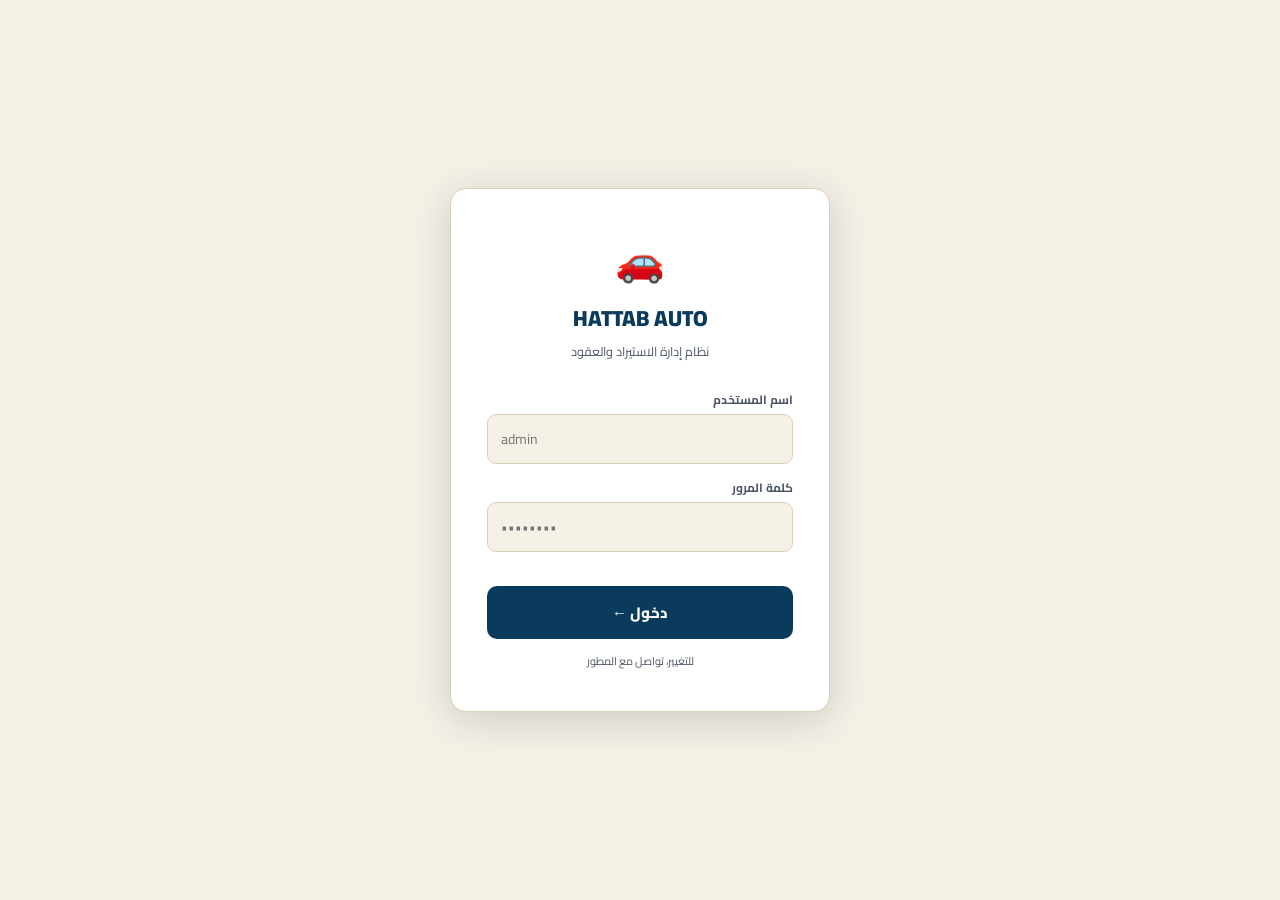
==== commit 622d0717: "Add files via upload" ====
--- a/index.html
+++ b/index.html
@@ -1,4 +1,933 @@
-
-<!doctype html><html lang="en" data-frame-uuid="14d6d9b4-db57-45eb-ad7f-9bcc52b11fba" data-frame-uchost="14d6d9b4-db57-45eb-ad7f-9bcc52b11fba.frame.claudeusercontent.com"><head><meta property="og:title" content="Claude Artifact"><meta name="twitter:title" content="Claude Artifact"><meta name="description" content="Try out Artifacts created by Claude users"><meta property="og:description" content="Try out Artifacts created by Claude users"><meta name="twitter:description" content="Try out Artifacts created by Claude users"><meta property="og:image" content="https://claude.ai/images/claude_ogimage.png"><meta name="twitter:image" content="https://claude.ai/images/claude_ogimage.png"><meta property="og:image:width" content="1138"><meta property="og:image:height" content="640"><meta property="og:image:alt" content="Claude Artifact"><meta name="twitter:card" content="summary"><meta name="robots" content="noindex, nofollow"><link rel="preconnect" href="https://assets-proxy.anthropic.com" crossorigin><link rel="dns-prefetch" href="https://assets-proxy.anthropic.com"><meta name="build-timestamp" content="1790011478"><meta name="build-git-hash" content="81e526a8111baa004f65ae68144a733b849b60aa"><meta charset="utf-8"><meta name="frame-shell-i18n" data-shipped="en-US,de-DE,fr-FR,ko-KR,ja-JP,es-419,es-ES,it-IT,hi-IN,pt-BR,id-ID" data-catalogs="de-DE:61b32ceb0cbf,fr-FR:693a5df32da8,ko-KR:2e803001d0db,ja-JP:eed189f558fc,es-419:f10b41b9e6d1,es-ES:b6f2086357f0,it-IT:31ccd906f05e,hi-IN:8e37e1ab682b,pt-BR:3f613deac9d8,id-ID:659fe3de5774,am:6a725ce421ef,bho:7b1303411bf4,bn:50dd192bb182,da:bfe9e3481c67,fi:467c40e5da3a,fil:953c21a9b010,gu:af72882776e1,ha:75d0b654e292,ig:685e6c4535d6,kn:a297a227813d,ml:2ba522a2ccb6,mr:6985956da28a,nb:5a99b78af84f,nl:54928f2317d2,ny:c5f99357bdf9,om:3e315bbd8d7c,rn:826345612898,ru:c67a988d1b60,rw:69a6d132db25,so:784af4def9ce,sv:53fb299789ca,sw:a31def99adff,ta:340efae1baa6,te:bf17d5ff5e74,th:745794e89643,tr:396900521295,uk:fc1fbd544946,vi:5b35f78682f7,wo:d33b3a7d60a8,yo:38dd87a56999,zh-Hans:5f6205a8e3d4,zh-Hant:72bfbbd44a79"><meta name="viewport" content="width=device-width,initial-scale=1"><meta name="robots" content="noindex"><meta name="referrer" content="no-referrer"><title>Claude Artifact</title><script nonce="VivBDqofSQr1pe67uy66Fw==">window.__frameInlineProbe=new Error,function(e,t,o){try{var n=window===top&&history.state,r=n&&n.__tempLocation;if(r&&void 0===n.__tempKey&&"string"==typeof r.href){var a=new URL(r.href,location.origin);a.origin===location.origin&&(location.replace(a.href),e.leaving="")}}catch{}if(t?.embedded&&(e.embedded=e.host=""),parent!==window){var i=location.origin,c=location.ancestorOrigins;if(c)c[0]===i&&c[c.length-1]===i&&(e.embedded="");else if(parent===top&&document.referrer)try{new URL(document.referrer).origin===i&&(e.embedded="")}catch{}try{var s=window.frameElement;s&&s.ownerDocument.documentElement.hasAttribute("data-frame-uuid")&&(e.nested="")}catch{}}"embedded"in e&&"none"===(t?.chrome??o.get("chrome"))&&(e.chrome="none",document.querySelector("meta[name=viewport]").setAttribute("content","width=device-width,initial-scale=1,viewport-fit=cover"));var d="desktop"===t?.platform?"host-tools":"comment-mode",m="embedded"in e?t?null!=t.hostcaps?t.hostcaps:(" "+o.get("hostcaps")+" ").indexOf(" "+d+" ")<0?"":d:o.get("hostcaps"):"",l=String(m||"").split(" ").filter(function(e,t,o){return("comment-mode"===e||"comments-list"===e||"page-comments"===e||"artifact-nav"===e||"artifact-nav-vanity"===e||"comment-summon"===e||"open-in-claude"===e||"open-chat"===e||"cloud-session"===e||"cowork-task"===e||"no-send-all"===e||"summon-into-chat"===e||"summon-into-session"===e||"summon-into-channel"===e||"connector-off"===e||"confirm-page-sends"===e||"viewer-context"===e||"chrome"===e||"export"===e||"chrome-readonly"===e||"selection-menu"===e||"chat-beside"===e||"header"===e||"duplicate"===e||"sheet-arrow"===e||"presence"===e||"host-tools"===e||"context-card"===e||"context-send"===e||"host-nav"===e||"url-anchor"===e||"edge-to-edge"===e||"scroll-chain"===e||"save-file"===e||"save-blob"===e||"host-keys"===e)&&o.indexOf(e)===t});l.length&&(e.hostcaps=l.join(" "));var h={mode:["light","dark","system"],platform:["web","desktop"],font:["anthropic","system"]};for(var f of Object.keys(h)){var p=t?.[f]??o.get(f[0]);if("mode"===f&&null==t?.mode&&!("embedded"in e))try{var u=JSON.parse(localStorage.getItem("LSS-userThemeMode"));u&&"object"==typeof u&&(u=u.value),"light"!==u&&"dark"!==u||(p=u)}catch(e){}h[f].includes(p)&&(e[f]=p)}}(document.documentElement.dataset,window.claudeDesktopArtifactPane,new URLSearchParams(location.search))</script><script nonce="VivBDqofSQr1pe67uy66Fw==">!function(){try{var e=document.documentElement.dataset,t=e.frameUuid;if(!t||"leaving"in e||"nested"in e)return;var r=/^[0-9a-f]{8}-[0-9a-f]{4}-[0-9a-f]{4}-[0-9a-f]{4}-[0-9a-f]{12}$/,a=new URLSearchParams(location.search),n=self===top&&!("embedded"in document.documentElement.dataset),o=a.get("org"),i=(document.cookie.match(/(?:^|;\s*)lastActiveOrg=([^;]*)/)||[])[1],s=null,c=performance.getEntriesByType&&performance.getEntriesByType("navigation")[0]||{};if(n&&("reload"===c.type||"back_forward"===c.type))try{s=sessionStorage.getItem("frame_boot_org:"+t)}catch(e){}var d=o&&r.test(o)?o:s&&r.test(s)?s:i&&r.test(i)?i:null,m=a.get("via"),u=null!==m?m:n?"user_open":"embedded_view",l=a.get("sk"),f=new URLSearchParams;d&&f.set("org",d),u&&f.set("via",u),l&&/^[A-Za-z0-9_-]{16,64}$/.test(l)&&f.set("sk",l);var h=location.pathname.split("/").pop()||"";try{h=decodeURIComponent(h)}catch(e){}var g="";h.toLowerCase().slice(-37)==="-"+t.toLowerCase()?g=h.slice(0,h.length-37):h.length>23&&"-"===h.charAt(h.length-23)&&/^[1-9A-HJ-NP-Za-km-z]{22}$/.test(h.slice(-22))&&(g=h.slice(0,h.length-23)),/^[a-z0-9][a-z0-9-]{0,59}$/.test(g)&&f.set("vanity",g);var p=window.__frameSessionId;null==p&&(p=window.__frameSessionId=crypto.randomUUID?crypto.randomUUID():"");var v="initial";try{var w=function(e){try{var t=sessionStorage.getItem(e);if(!p||!t)return!1;var r=e+"_claim",a=p+"|"+t,n=sessionStorage.getItem(r);if(n===a)return!0;var o=n?n.split("|"):[],i=Number(o[2]);return!(3!==o.length||"reload"!==o[0]||o[1]!==t||!Number.isFinite(i)||Date.now()-i>=3e4)&&(sessionStorage.setItem(r,a),sessionStorage.getItem(r)===a)}catch(e){return!1}},_=(sessionStorage.getItem("frame_chunk_reload")||"").split(":"),b=Number(_[2]),y=_[0]===t&&("chrome"===_[1]||"deferred"===_[1]||"broker"===_[1])&&Number.isFinite(b)&&Date.now()-b<3e5,S="frame_hot_hard_reload:"+t,I=(sessionStorage.getItem(S)||"").split(":"),k=Number(I[2]),P=I[0]===t&&Number.isFinite(k)&&Date.now()-k<3e5,A=function(e){var r=sessionStorage.getItem(e);if(!r)return!1;var a=r.lastIndexOf(":"),n=Number(r.slice(a+1));return r.slice(0,a)===t&&Number.isFinite(n)&&Date.now()-n<3e5}("frame_pin_reload")&&w("frame_pin_reload"),F=y&&w("frame_chunk_reload"),U=P&&w(S);(A||F||U)&&(v="reboot")}catch(e){}f.set("bk",v);var E="/api/frame/"+t+"?"+f.toString(),N=function(e,t){var r=null==e?null:e.toLowerCase();return null!==r&&-1!==t.indexOf(r)?r:null},C=navigator.userAgent,x={"X-Frame-CP":"go","X-Frame-Platform":N(a.get("platform"),["web","desktop","ios","android","cli"])||(C.includes(" Electron/")?"desktop":/Android/.test(C)?"android":/iPad|iPhone|iPod/.test(C)||C.includes("Macintosh")&&navigator.maxTouchPoints>1?"ios":"web")},D=N(a.get("surface"),["chat","cowork","code","slack","teams","standalone"])||(n?"standalone":"");D&&(x["X-Frame-Surface"]=D);var T=document.head.querySelector('meta[name="build-timestamp"]');T&&T.content&&(x["X-Frame-Client-Version"]=T.content),p&&(x["X-Frame-Session-Id"]=p);var X=function(){return fetch(E,{credentials:"same-origin",headers:x,priority:"high",signal:AbortSignal.timeout(2e4)})};if(parent!==window&&"embedded"in document.documentElement.dataset){var B=null;try{var L=parent.__frameHostBoot;(B=L&&L[E]||null)&&delete L[E]}catch(e){B=null}if(B&&B.res&&"function"==typeof B.res.then){B.sid&&(x["X-Frame-Session-Id"]=window.__frameSessionId=B.sid),"number"==typeof B.at&&"string"==typeof B.from&&(window.__frameHostStart={at:B.at,from:B.from});var $=B.res.then(function(e){try{var t=204===e.status||205===e.status||304===e.status;return new Response(t?null:e.body,{status:e.status,statusText:e.statusText,headers:e.headers})}catch(e){return X()}});return $.catch(function(){}),void(window.__frameBootPrefetch={url:E,res:$})}}var z=X();if(z.catch(function(){}),window.__frameBootPrefetch={url:E,res:z},!d){var R=fetch("/api/account",{credentials:"same-origin",signal:AbortSignal.timeout(8e3)});R.catch(function(){}),window.__frameAccountPrefetch={res:R}}}catch(e){}}(),function(){try{var e=document.documentElement.dataset,t=e.frameUchost;if(!e.frameUuid||!t||"leaving"in e||"nested"in e)return;var r=document.createElement("iframe"),a={f:r};r.hidden=!0,r.setAttribute("aria-hidden","true"),r.setAttribute("sandbox","allow-same-origin"),r.referrerPolicy="no-referrer",r.dataset.warmup="true",r.src=(/(^|\.)localhost(:\d+)?$/.test(t)?location.protocol:"https:")+"//"+t+"/_warmup",r.onload=function(){void 0===a.at&&(a.at=performance.now())},a.cap=setTimeout(function(){r.remove()},6e4),document.documentElement.appendChild(r),window.__frameWarmup=a}catch(e){}}()</script><script nonce="VivBDqofSQr1pe67uy66Fw==">!function(){var e={locale:"en-US",messages:null,ready:null};window.__frameI18n=e;try{for(var t=document.querySelector('meta[name="frame-shell-i18n"]'),n=(t&&t.getAttribute("data-shipped")||"").split(",").filter(function(e){return/^[\w-]+$/.test(e)}),r=Object.create(null),a=(t&&t.getAttribute("data-catalogs")||"").split(","),l=0;l<a.length;l++){var o=/^([\w-]+):(\w+)$/.exec(a[l]);o&&!(o[1]in r)&&(r[o[1]]=o[2])}var i=function(e){for(var t=Object.create(null),r=0;r<n.length;r++){var a=n[r].toLowerCase();t[a]=n[r];var l=a.split("-")[0];l in t||(t[l]=n[r])}for(var o=0;o<e.length;o++){var i=e[o];if("string"==typeof i&&i){var c=i.toLowerCase();if(c in t)return t[c];var s=c.split("-")[0];if(s&&s in t)return t[s]}}return"en-US"},c=null;try{c=localStorage.getItem("spa:locale")}catch(e){}var s=null;if(c){for(var u in r)u.toLowerCase()===c.toLowerCase()&&(s=u);null===s&&(s=i([c]))}else s=i(navigator.languages||[]);e.locale=s,document.documentElement.lang=s,"en-US"!==s&&r[s]&&(e.ready=fetch("/i18n/frame-shell/"+s+".json?v="+r[s],{credentials:"same-origin",signal:"undefined"!=typeof AbortSignal&&AbortSignal.timeout?AbortSignal.timeout(2e4):void 0}).then(function(e){return e.ok?e.json():null}).then(function(t){t&&"object"==typeof t&&!Array.isArray(t)&&(e.messages=t)}),e.ready.catch(function(){}))}catch(e){}}()</script><link rel="preload" as="font" type="font/woff2" crossorigin href="https://assets-proxy.anthropic.com/claude-ai/v2/assets/v1/cc27851ad-DDVos-BJ.woff2"><link rel="preload" as="font" type="font/woff2" crossorigin href="https://assets-proxy.anthropic.com/claude-ai/v2/assets/v1/c0f671921-CCbBLu73.woff2"><script type="module" crossorigin src="https://assets-proxy.anthropic.com/claude-ai/v2/assets/v1/frame-shell-Capk2Wjh.js" nonce="VivBDqofSQr1pe67uy66Fw=="></script><link rel="modulepreload" crossorigin href="https://assets-proxy.anthropic.com/claude-ai/v2/assets/v1/preload-helper-CRBeoZqM.js"><link rel="modulepreload" crossorigin href="https://assets-proxy.anthropic.com/claude-ai/v2/assets/v1/shared-frame-boot-9iWvBEgB.js"><link rel="modulepreload" crossorigin href="https://assets-proxy.anthropic.com/claude-ai/v2/assets/v1/frame-shell-chrome-Dbfx8axb.js"><link rel="modulepreload" crossorigin href="https://assets-proxy.anthropic.com/claude-ai/v2/assets/v1/vendor-frame-Z1YHCHnZ.js"><link rel="modulepreload" crossorigin href="https://assets-proxy.anthropic.com/claude-ai/v2/assets/v1/rolldown-runtime-FTVRdoNn.js"><link rel="modulepreload" crossorigin href="https://assets-proxy.anthropic.com/claude-ai/v2/assets/v1/shared-frame-DnXnE8Jw.js"><link rel="modulepreload" crossorigin href="https://assets-proxy.anthropic.com/claude-ai/v2/assets/v1/frame-shell-deferred-BBAdGra-.js"><link rel="modulepreload" crossorigin href="https://assets-proxy.anthropic.com/claude-ai/v2/assets/v1/frame-shell-broker-CklNgfhw.js"><style nonce="VivBDqofSQr1pe67uy66Fw==">:root{--font-anthropic-sans:"anthropic-sans", ui-sans-serif, -apple-system, BlinkMacSystemFont, "Segoe UI", "PingFang SC", "PingFang TC", "Hiragino Sans", "Apple SD Gothic Neo", "Kohinoor Devanagari", "Kohinoor Bangla", "Kohinoor Telugu", "Tamil Sangam MN", "Kohinoor Gujarati", "Malayalam Sangam MN", "Nirmala UI", "Noto Sans Devanagari UI", "Noto Sans Devanagari", "Noto Sans Bengali UI", "Noto Sans Bengali", "Noto Sans Telugu UI", "Noto Sans Telugu", "Noto Sans Tamil UI", "Noto Sans Tamil", "Noto Sans Gujarati UI", "Noto Sans Gujarati", "Noto Sans Kannada UI", "Noto Sans Kannada", "Noto Sans Malayalam UI", "Noto Sans Malayalam", Thonburi, "Leelawadee UI", "Noto Sans Thai UI", "Noto Sans Thai", Kefa, Ebrima, "Noto Sans Ethiopic", "Abyssinica SIL", sans-serif}@font-face{font-family:anthropic-sans;src:url(https://assets-proxy.anthropic.com/claude-ai/v2/assets/v1/cc27851ad-DDVos-BJ.woff2)format("woff2");font-weight:300 800;font-style:normal;font-display:swap;font-feature-settings:"dlig" 0}@font-face{font-family:anthropic-sans;src:url(https://assets-proxy.anthropic.com/claude-ai/v2/assets/v1/c9d3a3a49-CJtkx3-S.woff2)format("woff2");font-weight:300 800;font-style:italic;font-display:swap;font-feature-settings:"dlig" 0}:root{--font-anthropic-serif:"anthropic-serif", ui-serif, Georgia, "Times New Roman", "Kohinoor Devanagari", "Kohinoor Bangla", "Kohinoor Telugu", "Tamil Sangam MN", "Kohinoor Gujarati", "Malayalam Sangam MN", "Nirmala UI", "Noto Sans Devanagari UI", "Noto Sans Devanagari", "Noto Sans Bengali UI", "Noto Sans Bengali", "Noto Sans Telugu UI", "Noto Sans Telugu", "Noto Sans Tamil UI", "Noto Sans Tamil", "Noto Sans Gujarati UI", "Noto Sans Gujarati", "Noto Sans Kannada UI", "Noto Sans Kannada", "Noto Sans Malayalam UI", "Noto Sans Malayalam", Thonburi, "Leelawadee UI", "Noto Sans Thai UI", "Noto Sans Thai", Kefa, Ebrima, "Noto Sans Ethiopic", "Abyssinica SIL", serif}@font-face{font-family:anthropic-serif;src:url(https://assets-proxy.anthropic.com/claude-ai/v2/assets/v1/c66fc489e-2VcCjn5t.woff2)format("woff2");font-weight:300 800;font-style:normal;font-display:swap;font-feature-settings:"dlig" 0}@font-face{font-family:anthropic-serif;src:url(https://assets-proxy.anthropic.com/claude-ai/v2/assets/v1/cc410af59-Dcb-9NUS.woff2)format("woff2");font-weight:300 800;font-style:italic;font-display:swap;font-feature-settings:"dlig" 0}:root{--bg:#fff;--fg:#0b0b0b;--mut:#52514e;--spin:#898781;--line:#0b0b0b1a;--div:#0b0b0b0d;--bord:#0b0b0b33;--hov:#0b0b0b0d;--surf:#fff;--brand:#c6613f;--primary:#0b0b0b;--on-primary:#fff}@media (prefers-color-scheme:dark){html:not([data-mode]){--bg:#1a1a19;--fg:#f0efec;--mut:#c3c2b7;--line:#ffffff1a;--div:#ffffff0d;--bord:#fff3;--hov:#ffffff13;--surf:#20201f;--primary:#fff;--on-primary:#0b0b0b}}html[data-mode=light]{--lightningcss-light:initial;--lightningcss-dark: ;color-scheme:light}html[data-mode=dark]{--bg:#1a1a19;--fg:#f0efec;--mut:#c3c2b7;--line:#ffffff1a;--div:#ffffff0d;--bord:#fff3;--hov:#ffffff13;--surf:#20201f;--primary:#fff;--on-primary:#0b0b0b;--lightningcss-light: ;--lightningcss-dark:initial;color-scheme:dark}@font-face{font-family:Anthropicons-Variable;src:url(https://assets-proxy.anthropic.com/claude-ai/v2/assets/v1/c0f671921-CCbBLu73.woff2)format("woff2-variations");font-weight:400 700;font-display:block}@property --bar{syntax:"<length>";inherits:true;initial-value:0}:root{--bar-h:calc(2.5rem * var(--cds-rem-scale,1));--bar:var(--bar-h);--lightningcss-light:initial;--lightningcss-dark: ;color-scheme:light dark}@media (prefers-color-scheme:dark){:root{--lightningcss-light: ;--lightningcss-dark:initial}}@layer{*{box-sizing:border-box;margin:0;padding:0}button{font:inherit;border:0;background:0 0;cursor:pointer;color:inherit}}html,body{overscroll-behavior:none;background:var(--bg);height:100%;color:var(--fg);overflow:hidden}html[data-hostcaps~=scroll-chain],html[data-hostcaps~=scroll-chain] body{overscroll-behavior:auto}body{font:13px/1.4 anthropic-sans,-apple-system,BlinkMacSystemFont,system-ui,sans-serif}#hdr{height:var(--bar-h);justify-content:space-between;align-items:center;gap:8px;padding:0 12px;display:flex;position:relative}html:not([data-embedded]) #hdr,html:not([data-embedded]) #hdr-degraded{border-bottom:1px solid var(--div)}.l,.r{align-items:center;gap:8px;display:flex}.l{flex:1;min-width:0}.r{flex:none}.byline{font-size:var(--cds-font-size-caption,.75rem);color:var(--mut);white-space:nowrap;text-overflow:ellipsis;flex-shrink:0;max-width:312px;overflow:hidden}.l>button[data-title-menu]{flex-shrink:1000;min-width:0;margin-left:-6px;overflow:hidden}.l button[data-title-menu]>span,.l button[data-title-menu] .truncate{min-width:0}.skel{background:var(--hov);border-radius:4px;display:inline-block}.skel-home{flex:none;width:16px;height:16px;margin-right:4px}.skel-title{width:8em;height:1em}.skel-avatar{border-radius:50%;width:24px;height:24px}.degraded-title{white-space:nowrap;text-overflow:ellipsis;font-size:13px;font-weight:400;overflow:hidden}#hdr-degraded,body.chrome-degraded #hdr{display:none}body.chrome-degraded #hdr-degraded{height:var(--bar-h);align-items:center;gap:8px;padding:0 12px;display:flex}@media (width<=768px){html:not([data-embedded]) .l{grid-template-columns:minmax(0,1fr);place-items:center start;gap:0;display:grid}html:not([data-embedded]) .l>*{max-width:100%}html:not([data-embedded]) .l>.byline{margin-top:-3px}html:not([data-embedded]) .l>[data-storage]{margin-top:-4px}}html[data-embedded]{--bar-h:calc(2.625rem * var(--cds-rem-scale,1))}html[data-embedded] #hdr{padding:0 8px}html[data-embedded] .byline{flex-shrink:1;max-width:100%}html[data-embedded] .skel-home,html[data-embedded] .skel-title,html[data-embedded] .skel-avatar,html[data-embedded][data-chrome=none] #hdr,html[data-embedded][data-chrome=none] #hdr-degraded,html[data-header-hidden] #hdr,html[data-header-hidden] #hdr-degraded,html[data-header-hidden] [data-chrome-pill]{display:none}html[data-embedded][data-chrome=none],html[data-header-hidden]{--bar:0px}html[data-host][data-chrome=none]{--bar:env(safe-area-inset-top,0px)}main{inset:var(--bar) 0 0 0;display:flex;position:absolute}html[data-host][data-chrome=none][data-extended-edges~=top] main{top:0}html[data-host][data-chrome=none][data-extended-edges~=top] #loading{top:var(--bar)}#frame-slot{flex:1;min-width:0;position:relative}#loading{justify-content:center;align-items:center;display:flex;position:absolute;inset:0}#loading[hidden]{display:none}#loading.slow{text-align:center;color:var(--mut);flex-direction:column;gap:12px;padding:0 24px;font-size:13px}#loading.slow>button{order:1}#loading:after{content:"";box-sizing:border-box;background:conic-gradient(transparent 40%, var(--spin)) border-box, linear-gradient(var(--line), var(--line)) border-box;border:2px solid #0000;border-radius:50%;width:20px;height:20px;animation:1s linear infinite spin;mask:radial-gradient(farthest-side,#0000 calc(100% - 2px),#000 calc(100% - 1.5px))}@keyframes spin{to{transform:rotate(360deg)}}#frame-content{opacity:0;border:0;width:100%;height:100%;transition:opacity .12s;position:absolute;inset:0}#frame-slot>iframe.swap:not(.ready){opacity:0;pointer-events:none;border:0;width:100%;height:100%;position:absolute;inset:0}#frame-slot>iframe.swap.hot-under:not(.ready){opacity:1}#frame-slot>iframe.hot-under~#frame-content{background:var(--bg)}#frame-slot>iframe.retired{opacity:0;pointer-events:none;border:0;width:100%;height:100%;position:absolute;inset:0}#frame-content.swap{transition:none}#frame-content.swap.crossfade{transition:opacity .12s}#frame-slot>iframe.fading-out{opacity:1;pointer-events:none;border:0;width:100%;height:100%;position:absolute;inset:0}#frame-content.ready{opacity:1}@media (prefers-reduced-motion:reduce){#loading:after{animation:none}#frame-content{transition:none}}body.err #hdr,body.err #hdr-degraded,#err[hidden]{display:none}#err{text-align:center;color:var(--fg);place-content:safe center;gap:8px;padding:96px 16px 128px;display:grid;position:absolute;inset:0;overflow-y:auto}
-@font-face{font-family:Anthropicons-Variable;src:url(https://assets-proxy.anthropic.com/claude-ai/v2/assets/v1/c0f671921-CCbBLu73.woff2)format("woff2-variations");font-weight:400 700;font-display:block}
-</style><meta name="shell-inline-span" content="8224"><meta name="robots" content="noindex, nofollow"><link rel="preconnect" href="https://14d6d9b4-db57-45eb-ad7f-9bcc52b11fba.frame.claudeusercontent.com"></head><body><header id="hdr" tabindex="-1" aria-label="Artifact controls"><span class="skel skel-home" aria-hidden="true"></span><div class="l" aria-hidden="true"><span class="skel skel-title"></span></div><div class="r" aria-hidden="true"><span class="skel skel-avatar"></span></div></header><div id="hdr-degraded"><span class="degraded-title"></span> <span class="byline">Content is user-generated and unverified.</span></div><main><div id="frame-slot" data-frame-uuid="14d6d9b4-db57-45eb-ad7f-9bcc52b11fba" data-frame-uchost="14d6d9b4-db57-45eb-ad7f-9bcc52b11fba.frame.claudeusercontent.com" data-frame-tophost="14d6d9b4-db57-45eb-ad7f-9bcc52b11fba-top.frame.claudeusercontent.com"><div id="loading"><div class="loading-status" role="status" aria-label="Loading" tabindex="-1"></div></div></div></main><div id="err" hidden></div></body></html>
+<!DOCTYPE html>
+<html lang="ar" dir="rtl">
+<head>
+<meta charset="UTF-8">
+<meta name="viewport" content="width=device-width, initial-scale=1.0, viewport-fit=cover">
+<title>HATTAB AUTO — إدارة الشحنات والعقود</title>
+<link rel="preconnect" href="https://fonts.googleapis.com">
+<link rel="preconnect" href="https://fonts.gstatic.com" crossorigin>
+<link href="https://fonts.googleapis.com/css2?family=Cairo:wght@400;500;600;700;800&family=IBM+Plex+Mono:wght@500;600&display=swap" rel="stylesheet">
+<style>
+:root{--paper:#F5F1E7;--paper-2:#EBE4D3;--ink:#1B2431;--ink-soft:#4B5567;--sea:#0B3B5C;--line:#D9D0B8;--good-bg:#E4EFE6;--good-fg:#2B6B45;--warn-bg:#F5EAD3;--warn-fg:#8A5E1C;--wait-bg:#E7ECF2;--wait-fg:#3C5876;--red-bg:#FDECEA;--red-fg:#B91C1C;--card:#FFF;--shadow:0 1px 2px rgba(27,36,49,.06),0 4px 14px rgba(27,36,49,.05);--radius:10px;color-scheme:light}
+:root[data-theme="dark"]{--paper:#10161F;--paper-2:#161E29;--ink:#E9E5D8;--ink-soft:#A9B2C0;--sea:#4FA3D1;--line:#2A3543;--good-bg:#16261C;--good-fg:#7BC79A;--warn-bg:#2A2214;--warn-fg:#E0B564;--wait-bg:#18212C;--wait-fg:#9DB6D2;--red-bg:#2C1A1A;--red-fg:#F87171;--card:#151C26;--shadow:0 1px 2px rgba(0,0,0,.35),0 6px 18px rgba(0,0,0,.3);color-scheme:dark}
+*{box-sizing:border-box}html,body{margin:0;padding:0}
+body{background:var(--paper);color:var(--ink);font-family:'Cairo','Segoe UI',Tahoma,sans-serif;min-height:100vh;line-height:1.6}
+.code{font-family:'IBM Plex Mono',ui-monospace,monospace;letter-spacing:.02em;direction:ltr;unicode-bidi:isolate}
+.wrap{max-width:920px;margin:0 auto;padding:16px 14px 60px}
+header.top{display:flex;align-items:center;justify-content:space-between;gap:10px;padding:6px 2px 16px;border-bottom:2px solid var(--line);margin-bottom:16px}
+header.top h1{font-size:19px;font-weight:800;margin:0;color:var(--sea)}
+header.top .sub{font-size:11.5px;color:var(--ink-soft)}
+nav.tabs{display:flex;gap:5px;margin-bottom:18px;background:var(--paper-2);padding:5px;border-radius:12px;flex-wrap:wrap}
+nav.tabs button{flex:1;min-width:80px;border:none;background:transparent;color:var(--ink-soft);font-family:inherit;font-size:12.5px;font-weight:600;padding:9px 6px;border-radius:8px;cursor:pointer;transition:background .15s,color .15s}
+nav.tabs button.active{background:var(--card);color:var(--sea);box-shadow:var(--shadow)}
+section.view{display:none}section.view.active{display:block}
+.search-box{display:flex;gap:8px;margin-bottom:14px}
+.search-box input{flex:1;padding:12px 14px;border-radius:10px;border:1.5px solid var(--line);background:var(--card);color:var(--ink);font-family:inherit;font-size:14.5px}
+.search-box input:focus{outline:2px solid var(--sea);outline-offset:1px}
+.hint{font-size:12px;color:var(--ink-soft);margin:-6px 0 14px 2px}
+.empty{text-align:center;padding:40px 20px;color:var(--ink-soft);border:1.5px dashed var(--line);border-radius:var(--radius)}
+.empty b{display:block;color:var(--ink);font-size:14px;margin-bottom:4px}
+.card{background:var(--card);border:1px solid var(--line);border-radius:var(--radius);box-shadow:var(--shadow);padding:14px 16px;margin-bottom:12px}
+.ship-head{display:flex;flex-wrap:wrap;align-items:center;gap:8px 12px;padding-bottom:10px;margin-bottom:10px;border-bottom:1px dashed var(--line)}
+.badge{font-size:11.5px;font-weight:700;padding:3px 9px;border-radius:999px;background:var(--sea);color:#fff;display:inline-flex;align-items:center;gap:4px}
+.pill{font-size:11.5px;font-weight:700;padding:3px 9px;border-radius:999px}
+.pill.wait{background:var(--wait-bg);color:var(--wait-fg)}
+.pill.warn{background:var(--warn-bg);color:var(--warn-fg)}
+.pill.good{background:var(--good-bg);color:var(--good-fg)}
+.pill.red{background:var(--red-bg);color:var(--red-fg)}
+.meta{font-size:12.5px;color:var(--ink-soft)}
+.meta b{color:var(--ink);font-weight:600}
+.spacer{flex:1}
+.icon-btn{border:1px solid var(--line);background:transparent;color:var(--ink-soft);border-radius:7px;padding:5px 9px;font-family:inherit;font-size:12px;cursor:pointer;font-weight:600;white-space:nowrap}
+.icon-btn:hover{border-color:var(--sea);color:var(--sea)}
+.btn{border:none;border-radius:8px;padding:8px 13px;font-family:inherit;font-size:12.5px;font-weight:700;cursor:pointer;text-decoration:none;display:inline-flex;align-items:center;gap:5px}
+.btn.wa{background:#E7F4EC;color:#1F7A42}.btn.mail{background:var(--wait-bg);color:var(--wait-fg)}
+.btn.copy{background:var(--paper-2);color:var(--ink-soft)}.btn.primary{background:var(--sea);color:#fff}
+.btn.ghost{background:transparent;border:1.5px solid var(--line);color:var(--ink-soft)}.btn.danger{background:var(--red-bg);color:var(--red-fg)}
+.btn:disabled,.btn.disabled{opacity:.4;cursor:not-allowed}
+.client-row{display:flex;flex-wrap:wrap;align-items:center;gap:6px 8px;padding:8px 0;border-bottom:1px solid var(--paper-2)}
+.client-row:last-child{border-bottom:none}
+.who .cname{font-weight:700;font-size:14px;display:flex;align-items:center;gap:5px}
+.who .ccar{font-size:12px;color:var(--ink-soft)}
+.dot{display:inline-block;width:9px;height:9px;border-radius:50%;flex-shrink:0}
+.pay-tag{font-size:10.5px;font-weight:700}
+.client-row .acts{display:flex;gap:5px;margin-inline-start:auto;flex-wrap:wrap}
+.carrier-line{margin-top:10px;padding-top:8px;border-top:1px dashed var(--line);font-size:12px;color:var(--ink-soft);display:flex;align-items:center;gap:7px;flex-wrap:wrap}
+.carrier-line a{color:var(--sea);font-weight:700;text-decoration:none}
+form.sform{background:var(--card);border:1px solid var(--line);border-radius:var(--radius);box-shadow:var(--shadow);padding:18px}
+.grid2{display:grid;grid-template-columns:1fr 1fr;gap:11px}
+@media(max-width:560px){.grid2{grid-template-columns:1fr}}
+.field{margin-bottom:12px}
+.field label{display:block;font-size:12px;font-weight:700;color:var(--ink-soft);margin-bottom:4px}
+.field input,.field select,.field textarea{width:100%;padding:9px 11px;border-radius:8px;border:1.5px solid var(--line);background:var(--paper);color:var(--ink);font-family:inherit;font-size:13.5px}
+.field input:focus,.field select:focus,.field textarea:focus{outline:2px solid var(--sea);outline-offset:1px}
+fieldset.cfs{border:1.5px dashed var(--line);border-radius:10px;padding:12px;margin:0 0 12px}
+fieldset.cfs legend{font-size:12.5px;font-weight:800;color:var(--sea);padding:0 5px}
+.form-actions{display:flex;gap:8px;margin-top:6px;flex-wrap:wrap}
+.note-box{font-size:12px;color:var(--ink-soft);background:var(--paper-2);border-radius:8px;padding:9px 11px;margin-bottom:14px}
+.collapsible-section{margin-bottom:18px}
+.collapsible-header{display:flex;justify-content:space-between;align-items:center;cursor:pointer;background:var(--paper-2);border-radius:10px;padding:11px 14px;font-weight:700;font-size:14px;user-select:none;border:1px solid var(--line)}
+.collapsible-header:hover{background:var(--line)}
+.collapsible-body{display:none;margin-top:8px}
+.collapsible-body.open{display:block}
+.scroll-x{overflow-x:auto;border-radius:var(--radius)}
+table.all-table{width:100%;border-collapse:collapse;background:var(--card);border-radius:var(--radius);overflow:hidden;box-shadow:var(--shadow)}
+table.all-table th,table.all-table td{padding:9px 11px;text-align:right;font-size:12.5px;border-bottom:1px solid var(--paper-2)}
+table.all-table th{background:var(--paper-2);color:var(--ink-soft);font-weight:700}
+table.all-table tr:last-child td{border-bottom:none}
+.acts-cell{display:flex;gap:5px}
+.toast{position:fixed;bottom:18px;left:50%;transform:translateX(-50%);background:var(--ink);color:var(--paper);padding:9px 16px;border-radius:999px;font-size:12.5px;font-weight:600;box-shadow:var(--shadow);opacity:0;pointer-events:none;transition:opacity .2s,transform .2s;z-index:50}
+.toast.show{opacity:1;transform:translateX(-50%) translateY(-4px)}
+.theme-toggle{border:1.5px solid var(--line);background:var(--card);color:var(--ink);border-radius:999px;padding:6px 11px;font-family:inherit;font-size:12.5px;font-weight:700;cursor:pointer;display:inline-flex;align-items:center;gap:5px}
+.swatch-row{display:flex;flex-wrap:wrap;gap:7px;margin-bottom:7px}
+.swatch{width:28px;height:28px;border-radius:50%;border:2px solid var(--line);cursor:pointer;flex-shrink:0}
+.swatch.selected{box-shadow:0 0 0 3px var(--sea)}
+.swatch.other-sw{background:repeating-conic-gradient(#ccc 0% 25%,#eee 0% 50%) 0 0/10px 10px;display:flex;align-items:center;justify-content:center;font-size:14px;font-weight:800;color:var(--ink-soft)}
+.stat-row{display:grid;grid-template-columns:repeat(5,1fr);gap:9px;margin-bottom:16px}
+@media(max-width:700px){.stat-row{grid-template-columns:repeat(2,1fr)}}
+.stat-card{background:var(--card);border:1px solid var(--line);border-radius:var(--radius);box-shadow:var(--shadow);padding:11px;text-align:center}
+.stat-card .num{font-size:19px;font-weight:800;color:var(--sea)}
+.stat-card .lbl{font-size:11px;color:var(--ink-soft);margin-top:2px}
+.cpick-box{border:1.5px solid var(--line);border-radius:10px;padding:11px;margin-bottom:12px;background:var(--paper)}
+.cpick-res{padding:7px 9px;border-radius:7px;cursor:pointer;font-size:13px}
+.cpick-res:hover{background:var(--paper-2)}
+.chip{display:inline-flex;align-items:center;gap:7px;background:var(--good-bg);color:var(--good-fg);border-radius:999px;padding:5px 11px;font-size:12.5px;font-weight:700}
+.brand-logo{width:22px;height:22px;object-fit:contain;vertical-align:middle;margin-inline-end:5px;filter:drop-shadow(0 0 1px rgba(0,0,0,.15))}
+.client-compact{display:flex;align-items:flex-start;gap:10px;padding:10px 0;border-bottom:1px solid var(--paper-2);font-size:12.5px}
+.client-compact:last-child{border-bottom:none}
+.client-compact .c-name{font-weight:700;font-size:13.5px;margin-bottom:2px}
+.client-compact .c-meta{color:var(--ink-soft);font-size:11.5px}
+.c-stats{display:flex;gap:6px;flex-wrap:wrap;margin-top:4px}
+.c-stat-pill{font-size:11px;font-weight:700;padding:2px 7px;border-radius:999px}
+#printArea{display:none}
+@media print{
+  body>div:not(#printArea){display:none!important}
+  #printArea{display:block!important}
+  body{background:#fff;color:#000}
+  .no-print{display:none!important}
+}
+.doc-page{direction:rtl;font-family:'Cairo',sans-serif;color:#1B2431;padding:14px;max-width:210mm;margin:0 auto}
+.doc-head{display:flex;justify-content:space-between;align-items:flex-start;border-bottom:3px solid #1B2431;padding-bottom:12px;margin-bottom:16px}
+.doc-co-name{font-size:22px;font-weight:800;letter-spacing:.03em}
+.doc-co-sub{font-size:11px;margin-top:3px;color:#555}
+.doc-title-block h2{margin:0 0 5px;font-size:18px}
+.doc-num{font-size:12px;color:#555}
+.doc-box{border:1px solid #222;border-radius:5px;margin-bottom:12px;overflow:hidden}
+.doc-box-title{background:#1B2431;color:#fff;font-weight:700;padding:5px 11px;font-size:12.5px}
+.doc-box-body{padding:9px 13px;font-size:13px;line-height:1.85}
+.doc-table{width:100%;border-collapse:collapse;font-size:12.5px}
+.doc-table th,.doc-table td{border:1px solid #333;padding:5px 9px;text-align:right}
+.doc-table th{background:#f0f0f0;color:#222}
+.doc-sign{display:flex;gap:16px;margin-top:28px}
+.doc-sign .sbox{flex:1;border:1px solid #aaa;border-radius:5px;min-height:75px;padding:7px;font-size:12px}
+.status-emoji{font-size:16px}
+/* ===== LOGIN SCREEN ===== */
+#loginScreen{position:fixed;inset:0;background:var(--paper);z-index:9999;display:flex;align-items:center;justify-content:center;padding:20px}
+.login-card{background:var(--card);border:1px solid var(--line);border-radius:16px;box-shadow:0 8px 40px rgba(27,36,49,.18);padding:40px 36px;width:100%;max-width:380px;text-align:center}
+.login-card h2{margin:0 0 6px;font-size:22px;font-weight:900;color:var(--sea)}
+.login-card .sub{font-size:12.5px;color:var(--ink-soft);margin-bottom:28px}
+.login-card .field{margin-bottom:14px;text-align:right}
+.login-card .field label{display:block;font-size:12px;font-weight:700;color:var(--ink-soft);margin-bottom:5px}
+.login-card .field input{width:100%;padding:11px 13px;border-radius:9px;border:1.5px solid var(--line);background:var(--paper);color:var(--ink);font-family:inherit;font-size:14px}
+.login-card .field input:focus{outline:2px solid var(--sea);outline-offset:1px}
+.login-card .err{color:var(--red-fg);font-size:12.5px;margin-top:-8px;margin-bottom:10px;min-height:18px}
+.login-card .btn-full{width:100%;padding:12px;font-size:15px;font-weight:800;border-radius:10px;border:none;background:var(--sea);color:#fff;cursor:pointer;font-family:inherit}
+.login-card .btn-full:hover{opacity:.9}
+/* ===== CONFIRM DIALOG ===== */
+#confirmDialog{display:none;position:fixed;inset:0;background:rgba(0,0,0,.45);z-index:8888;align-items:center;justify-content:center;padding:20px}
+#confirmDialog.show{display:flex}
+.confirm-card{background:var(--card);border-radius:14px;padding:28px 26px;max-width:340px;width:100%;box-shadow:0 8px 40px rgba(0,0,0,.3);text-align:center}
+.confirm-card p{margin:0 0 20px;font-size:14.5px;font-weight:600;line-height:1.5}
+.confirm-card .acts{display:flex;gap:10px;justify-content:center}
+</style>
+<script src="db-local.js"></script>
+</head>
+<body>
+
+<!-- ===== LOGIN SCREEN ===== -->
+<div id="loginScreen">
+  <div class="login-card">
+    <div style="font-size:40px;margin-bottom:8px">🚗</div>
+    <h2>HATTAB AUTO</h2>
+    <div class="sub">نظام إدارة الاستيراد والعقود</div>
+    <div class="field">
+      <label>اسم المستخدم</label>
+      <input type="text" id="loginUser" placeholder="admin" autocomplete="username" dir="ltr">
+    </div>
+    <div class="field">
+      <label>كلمة المرور</label>
+      <input type="password" id="loginPass" placeholder="••••••••" autocomplete="current-password" dir="ltr">
+    </div>
+    <div class="err" id="loginErr"></div>
+    <button class="btn-full" id="loginBtn">دخول ←</button>
+    <div style="margin-top:14px;font-size:11px;color:var(--ink-soft)">للتغيير، تواصل مع المطور</div>
+  </div>
+</div>
+
+<!-- ===== CONFIRM DIALOG ===== -->
+<div id="confirmDialog">
+  <div class="confirm-card">
+    <p id="confirmMsg">هل أنت متأكد؟</p>
+    <div class="acts">
+      <button class="btn danger" id="confirmYes">🗑️ حذف</button>
+      <button class="btn ghost" id="confirmNo">إلغاء</button>
+    </div>
+  </div>
+</div>
+
+<div class="wrap">
+<header class="top">
+  <div>
+    <h1>🚗 HATTAB AUTO</h1>
+    <span class="sub">إدارة الشحنات · العملاء · المخزون · العقود</span>
+  </div>
+  <div style="display:flex;gap:7px;align-items:center;flex-wrap:wrap">
+    <button class="theme-toggle" id="themeBtn">🌙 ليل</button>
+    <button class="icon-btn" id="exportBtn">⭳ CSV</button>
+  </div>
+</header>
+
+<nav class="tabs">
+  <button data-view="search" class="active">🔍 البحث</button>
+  <button data-view="add">➕ شحنة</button>
+  <button data-view="all">📋 الشحنات</button>
+  <button data-view="clients">👤 العملاء</button>
+  <button data-view="inventory">🚘 المخزون</button>
+  <button data-view="contracts">📄 العقود</button>
+</nav>
+
+<!-- ======= SEARCH ======= -->
+<section class="view active" id="view-search">
+  <div class="search-box"><input id="searchInput" placeholder="ابحث بالاسم، رقم الحاوية، السيارة، أو الشاصي…"></div>
+  <div class="hint" id="searchHint">آخر الشحنات</div>
+  <div id="payLegend" class="hint" style="margin-top:-10px;display:flex;gap:10px;flex-wrap:wrap"></div>
+  <div id="searchResults"></div>
+</section>
+
+<!-- ======= ADD SHIPMENT ======= -->
+<section class="view" id="view-add">
+  <div class="note-box">بيانات الحاوية مشتركة بين الزبائن الأربعة</div>
+  <form class="sform" id="shipForm">
+    <input type="hidden" id="editId">
+    <div class="grid2">
+      <div class="field"><label>رقم الحاوية *</label><input id="f_bl" class="code" required placeholder="MSCU1234567"></div>
+      <div class="field"><label>شركة الشحن</label><select id="f_line">
+        <option>MSC</option><option>CMA CGM</option><option>HMM</option><option>أخرى</option>
+      </select></div>
+      <div class="field"><label>الحالة الحالية</label><select id="f_status">
+        <option>📦 تم الشحن</option>
+        <option>🌊 في عرض البحر</option>
+        <option>⚓ وصلت الميناء</option>
+        <option>🏛️ في الجمارك</option>
+        <option>✅ جاهزة للتسليم</option>
+        <option>🎉 تم التسليم</option>
+      </select></div>
+      <div class="field"><label>ميناء الوصول</label><select id="f_location_select">
+        <option>وهران</option><option>الغزوات</option><option>الجزائر</option><option>أخرى</option>
+      </select></div>
+      <div class="field" id="f_loc_other_wrap" style="display:none"><label>حدّد الميناء</label><input id="f_location_other" placeholder="اكتب اسم الميناء"></div>
+      <div class="field"><label>تاريخ الوصول المتوقع</label><input type="date" id="f_eta"></div>
+    </div>
+    <div id="clientsWrap"></div>
+    <div class="field"><label>ملاحظات</label><textarea id="f_notes" rows="2"></textarea></div>
+    <div class="form-actions">
+      <button type="submit" class="btn primary">💾 حفظ الشحنة</button>
+      <button type="button" class="btn ghost" id="cancelEdit" style="display:none">إلغاء التعديل</button>
+    </div>
+  </form>
+</section>
+
+<!-- ======= ALL SHIPMENTS ======= -->
+<section class="view" id="view-all">
+  <div class="search-box"><input id="allSearchInput" placeholder="ابحث في الشحنات…"></div>
+  <div class="scroll-x">
+    <table class="all-table">
+      <thead><tr><th>الحاوية</th><th>الناقل</th><th>الحالة</th><th>الزبائن</th><th></th></tr></thead>
+      <tbody id="allTableBody"></tbody>
+    </table>
+  </div>
+</section>
+
+<!-- ======= CLIENTS ======= -->
+<section class="view" id="view-clients">
+  <!-- Form first, collapsed -->
+  <div class="collapsible-section" id="clientFormSection">
+    <div class="collapsible-header" id="clientFormToggle">
+      <span>➕ إضافة / تعديل عميل</span><span id="clientFormChevron">▼</span>
+    </div>
+    <div class="collapsible-body" id="clientFormBody">
+      <form class="sform" id="clientForm" style="margin-top:8px">
+        <input type="hidden" id="c_editId">
+        <div class="grid2">
+          <div class="field"><label>الاسم *</label><input id="c_firstName" required></div>
+          <div class="field"><label>اللقب</label><input id="c_lastName"></div>
+          <div class="field"><label>رقم الهاتف (واتساب)</label><input class="code" id="c_phone" placeholder="0550000000"></div>
+          <div class="field"><label>الولاية</label><select id="c_wilaya"></select></div>
+          <div class="field" style="grid-column:1/-1"><label>العنوان</label><input id="c_address"></div>
+          <div class="field"><label>رقم بطاقة التعريف</label><input class="code" id="c_idNumber"></div>
+          <div class="field"><label>مكان الإصدار</label><input id="c_idPlace"></div>
+        </div>
+        <div class="grid2">
+          <div class="field"><label>بطاقة التعريف — أمامي</label><input type="file" accept="image/*,.pdf" id="c_idFrontFile"><div class="hint" id="c_idFrontStatus" style="margin:4px 0 0"></div></div>
+          <div class="field"><label>بطاقة التعريف — خلفي</label><input type="file" accept="image/*,.pdf" id="c_idBackFile"><div class="hint" id="c_idBackStatus" style="margin:4px 0 0"></div></div>
+          <div class="field" style="grid-column:1/-1"><label>بطاقة الإقامة</label><input type="file" accept="image/*,.pdf" id="c_residencyFile"><div class="hint" id="c_residencyStatus" style="margin:4px 0 0"></div></div>
+        </div>
+        <div class="field"><label>ملاحظة</label><textarea id="c_notes" rows="2"></textarea></div>
+        <div class="form-actions">
+          <button type="submit" class="btn primary">💾 حفظ العميل</button>
+          <button type="button" class="btn ghost" id="c_cancelEdit" style="display:none">إلغاء</button>
+        </div>
+      </form>
+    </div>
+  </div>
+  <!-- Search then list -->
+  <div class="search-box"><input id="clientSearchInput" placeholder="ابحث بالاسم أو الهاتف…"></div>
+  <div id="clientsListResults"></div>
+</section>
+
+<!-- ======= INVENTORY ======= -->
+<section class="view" id="view-inventory">
+  <div class="collapsible-section">
+    <div class="collapsible-header" id="invFormToggle">
+      <span>➕ إضافة / تعديل سيارة</span><span id="invFormChevron">▼</span>
+    </div>
+    <div class="collapsible-body" id="invFormBody">
+      <form class="sform" id="invForm" style="margin-top:8px">
+        <input type="hidden" id="i_editId">
+        <div class="grid2">
+          <div class="field"><label>العلامة</label><select id="i_brand"></select></div>
+          <div class="field"><label>الطراز</label><select id="i_model"></select></div>
+          <div class="field"><label>اللون المتاح</label>
+            <div class="swatch-row" id="i_color_swatches"></div>
+            <input id="i_color" placeholder="لون آخر (اكتب)">
+          </div>
+          <div class="field"><label>الكمية</label><input type="number" id="i_qty" min="0" value="1"></div>
+        </div>
+        <div class="field"><label>ملاحظة</label><textarea id="i_notes" rows="2"></textarea></div>
+        <div class="form-actions">
+          <button type="submit" class="btn primary">💾 حفظ</button>
+          <button type="button" class="btn ghost" id="i_cancelEdit" style="display:none">إلغاء</button>
+        </div>
+      </form>
+    </div>
+  </div>
+  <div class="search-box"><input id="invSearchInput" placeholder="ابحث بالعلامة، الطراز، اللون…"></div>
+  <div id="inventoryListResults"></div>
+</section>
+
+<!-- ======= CONTRACTS ======= -->
+<section class="view" id="view-contracts">
+  <div class="stat-row" id="statRow"></div>
+  <div class="collapsible-section">
+    <div class="collapsible-header" id="ctFormToggle">
+      <span>📄 عقد جديد</span><span id="ctFormChevron">▼</span>
+    </div>
+    <div class="collapsible-body" id="ctFormBody">
+      <form class="sform" id="contractForm" style="margin-top:8px">
+        <input type="hidden" id="ct_editId">
+        <input type="hidden" id="ct_clientId">
+        <div class="grid2">
+          <div class="field"><label>نوع العقد *</label><select id="ct_type">
+            <option>استيراد جديد</option>
+            <option>دفع حقوق الجمارك</option>
+            <option>عقد بيع</option>
+          </select></div>
+          <div class="field"><label>الحالة</label><select id="ct_status">
+            <option>في انتظار الشحن</option>
+            <option>في الطريق</option>
+            <option>في الجمارك</option>
+            <option>مُسلَّمة</option>
+          </select></div>
+        </div>
+
+        <!-- Client picker -->
+        <div class="cpick-box">
+          <div class="field" style="margin-bottom:6px"><label>العميل — ابحث بالاسم</label>
+            <input id="ct_clientSearch" placeholder="اكتب اسم العميل…">
+          </div>
+          <div id="ct_clientResults"></div>
+          <div id="ct_clientSelected"></div>
+          <button type="button" class="btn ghost" id="ct_newClientToggle" style="margin-top:7px">➕ عميل جديد</button>
+          <div id="ct_newClientBox" style="display:none;margin-top:10px;border:1.5px dashed var(--line);border-radius:10px;padding:14px">
+            <div style="font-size:13px;font-weight:700;color:var(--sea);margin-bottom:10px">بيانات العميل الجديد</div>
+            <div class="grid2">
+              <div class="field"><label>الاسم *</label><input id="ct_nc_first"></div>
+              <div class="field"><label>اللقب</label><input id="ct_nc_last"></div>
+              <div class="field"><label>الهاتف (واتساب)</label><input class="code" id="ct_nc_phone" placeholder="0550000000"></div>
+              <div class="field"><label>الولاية</label><select id="ct_nc_wilaya"></select></div>
+              <div class="field" style="grid-column:1/-1"><label>العنوان</label><input id="ct_nc_address"></div>
+              <div class="field"><label>رقم بطاقة التعريف</label><input class="code" id="ct_nc_idNumber"></div>
+              <div class="field"><label>مكان الإصدار</label><input id="ct_nc_idPlace"></div>
+            </div>
+            <div class="field"><label>ملاحظة</label><textarea id="ct_nc_notes" rows="2"></textarea></div>
+            <button type="button" class="btn primary" id="ct_nc_save">💾 حفظ العميل واختياره</button>
+          </div>
+        </div>
+
+        <!-- Vehicle specs -->
+        <div class="grid2">
+          <div class="field"><label>العلامة *</label><select id="ct_brand"></select></div>
+          <div class="field"><label>الطراز *</label><select id="ct_model"></select></div>
+          <div class="field"><label>الإصدار</label><input id="ct_edition" placeholder="مثال: FULL OPTION"></div>
+          <div class="field"><label>السنة</label><input type="number" id="ct_year" placeholder="2026"></div>
+          <div class="field" style="grid-column:1/-1"><label>اللون</label>
+            <div class="swatch-row" id="ct_color_swatches"></div>
+            <input id="ct_color" placeholder="لون آخر">
+          </div>
+          <div class="field" style="grid-column:1/-1"><label>رقم الهيكل (VIN)</label><input class="code" id="ct_vin"></div>
+          <div class="field" style="grid-column:1/-1"><label>خيارات إضافية</label><textarea id="ct_extras" rows="2" placeholder="عجلة إضافية، إكسسوارات…"></textarea></div>
+          <div class="field"><label>السعر الإجمالي (DZD) *</label><input type="number" class="code" id="ct_total" required></div>
+          <div class="field"><label>الدفعة المقدمة (DZD)</label>
+            <input type="number" class="code" id="ct_advance">
+            <div class="hint" id="ct_advancePct" style="margin:3px 0 0"></div>
+          </div>
+          <div class="field"><label>تاريخ الطلب</label><input type="date" id="ct_orderDate"></div>
+          <div class="field"><label>تاريخ الدفعة</label><input type="date" id="ct_paymentDate"></div>
+          <div class="field"><label>طريقة الدفع</label><select id="ct_paymentMethod"></select></div>
+          <div class="field"><label>الصندوق (داخلي)</label>
+            <select id="ct_cashbox"></select>
+            <button type="button" class="btn ghost" id="ct_addCashbox" style="margin-top:5px;font-size:11.5px">➕ صندوق جديد</button>
+          </div>
+        </div>
+        <div class="field"><label>الشروط — سياسة الإلغاء</label><textarea id="ct_terms" rows="4"></textarea></div>
+        <div class="field"><label>ملاحظات</label><textarea id="ct_notes" rows="2"></textarea></div>
+        <div class="form-actions">
+          <button type="submit" class="btn primary">📄 إنشاء العقد</button>
+          <button type="button" class="btn ghost" id="ct_cancelEdit" style="display:none">إلغاء</button>
+        </div>
+      </form>
+    </div>
+  </div>
+
+  <div class="search-box" style="margin-top:10px"><input id="ctSearchInput" placeholder="ابحث في العقود…"></div>
+  <div id="contractsListResults"></div>
+</section>
+</div>
+
+<div id="printArea"></div>
+<div class="toast" id="toast"></div>
+
+<script>
+// ========== CONSTANTS ==========
+// CREDENTIALS — change here to update login
+const USERS={
+  'admin':'hattab2024',
+  'islam':'islam123',
+  'chamseddine':'chams123'
+};
+
+const CARRIER_LINKS={'MSC':'https://www.msc.com/en/track-a-shipment','CMA CGM':'https://www.cma-cgm.com/ebusiness/tracking','HMM':'https://www.hmm21.com/','أخرى':null};
+const STATUS_CLASS={'📦 تم الشحن':'wait','🌊 في عرض البحر':'wait','⚓ وصلت الميناء':'warn','🏛️ في الجمارك':'warn','✅ جاهزة للتسليم':'warn','🎉 تم التسليم':'good'};
+const PAY_OPTIONS=['دفع عربون','دفعة مسبقة','تم الدفع','تم الشحن','تم التسليم'];
+const PAY_COLOR={'دفع عربون':'#B8862B','دفعة مسبقة':'#8B5CF6','تم الدفع':'#0E9488','تم الشحن':'#2563EB','تم التسليم':'#16A34A'};
+const WILAYAS=['01 - أدرار','02 - الشلف','03 - الأغواط','04 - أم البواقي','05 - باتنة','06 - بجاية','07 - بسكرة','08 - بشار','09 - البليدة','10 - البويرة','11 - تمنراست','12 - تبسة','13 - تلمسان','14 - تيارت','15 - تيزي وزو','16 - الجزائر','17 - الجلفة','18 - جيجل','19 - سطيف','20 - سعيدة','21 - سكيكدة','22 - سيدي بلعباس','23 - عنابة','24 - قالمة','25 - قسنطينة','26 - المدية','27 - مستغانم','28 - المسيلة','29 - معسكر','30 - ورقلة','31 - وهران','32 - البيض','33 - إليزي','34 - برج بوعريريج','35 - بومرداس','36 - الطارف','37 - تندوف','38 - تيسمسيلت','39 - الوادي','40 - خنشلة','41 - سوق أهراس','42 - تيبازة','43 - ميلة','44 - عين الدفلى','45 - النعامة','46 - عين تموشنت','47 - غرداية','48 - غليزان','49 - تيميمون','50 - برج باجي مختار','51 - أولاد جلال','52 - بني عباس','53 - عين صالح','54 - عين قزام','55 - تقرت','56 - جانت','57 - المغير','58 - المنيعة'];
+const VEHICLES={'LIVAN':['LIVAN X3 PRO MT','LIVAN X3 PRO AT'],'GEELY':['GEELY GX3 PRO MT','GEELY GX3 PRO AT'],'MG':['MG5 MEXICAN MT','MG5 MT','MG5 AT'],'GAC':['GAC GS3 BASIC AT','GAC GS3 MEDUIM AT','GAC GS3 FULL OPTION AT','GAC GS3 R STYLE AT'],'ROWIE':['ROWIE I5 MT'],'JETOUR':['JETOUR T2','JETOUR X70L'],'VW':['VW GOLF 8.5 AT','VW THARU XR AT','VW TROC AT','JETTA VS5 AT'],'CHANGAN':['CHANGAN X5 MT','CHANGAN X5 PRO MT','CHANGAN X5 MEDIUM AT','CHANGAN X5 PLUS AT','CHANGAN X5 PRO AT'],'BAIC':['BAIC U5 MT'],'AUDI':['AUDI A3']};
+const BRAND_LOGO={'LIVAN':'https://upload.wikimedia.org/wikipedia/commons/thumb/5/5e/LIVAN_logo.svg/200px-LIVAN_logo.svg.png','GEELY':'https://upload.wikimedia.org/wikipedia/commons/thumb/2/21/Geely_Auto_logo.svg/200px-Geely_Auto_logo.svg.png','MG':'https://upload.wikimedia.org/wikipedia/commons/thumb/9/96/MG_cars_logo.svg/200px-MG_cars_logo.svg.png','GAC':'https://upload.wikimedia.org/wikipedia/commons/thumb/3/37/GAC_Group_logo.svg/200px-GAC_Group_logo.svg.png','ROWIE':'','JETOUR':'https://upload.wikimedia.org/wikipedia/commons/thumb/a/a9/Jetour_Logo.svg/200px-Jetour_Logo.svg.png','VW':'https://upload.wikimedia.org/wikipedia/commons/thumb/6/6d/Volkswagen_logo_2019.svg/200px-Volkswagen_logo_2019.svg.png','CHANGAN':'https://upload.wikimedia.org/wikipedia/commons/thumb/4/4f/Changan_Automobile_logo.svg/200px-Changan_Automobile_logo.svg.png','BAIC':'https://upload.wikimedia.org/wikipedia/commons/thumb/6/67/BAIC_logo.svg/200px-BAIC_logo.svg.png','AUDI':'https://upload.wikimedia.org/wikipedia/commons/thumb/9/92/Audi-Logo_2016.svg/200px-Audi-Logo_2016.svg.png'};
+const COLORS=[{n:'أبيض',h:'#FFFFFF',t:'#333'},{n:'أسود',h:'#111',t:'#fff'},{n:'فضي',h:'#C0C0C0',t:'#333'},{n:'رمادي',h:'#808080',t:'#fff'}];
+const PAY_METHODS=['نقداً (Cash)','تحويل بنكي (Virement)','بريدي موب (BaridiMob)','الذهبية (Edahabia)','شيك (Chèque)','تسهيلات (Leasing/Crédit)'];
+const DEF_CASHBOXES=['HICHAM','CHAMSEDDINE','ISLAM','ABDEREZAK'];
+const CANCEL_TERMS='في حالة الإلغاء من طرف العميل بعد توقيع هذا العقد، تحتفظ المؤسسة المستوردة بدفعة تقدر بـ: 50.000 دج كتعويض جزافي يغطي مصاريف الدراسة والحجز والالتزام تجاه المورد. أما في حالة الإلغاء من طرف المستورد (نفاد المخزون، عدم توفر الطراز)، فترد كامل الدفعة المقدمة إلى العميل في أجل 30 يوماً.';
+const CO={name:'HATTAB AUTO',address:'الشلف',phone:'0559411383',printName:'HATTAB'};
+const CONTRACT_STATUS_CLASS={'في انتظار الشحن':'wait','في الطريق':'wait','في الجمارك':'warn','مُسلَّمة':'good'};
+
+// ========== STATE ==========
+let db=null,assets=null;
+let shipments=[],clients=[],inventory=[],contracts=[];
+let cashboxList=DEF_CASHBOXES.slice();
+let selCtClientId=null;
+let pendingFiles={idFront:null,idBack:null,residency:null};
+
+// ========== UTILITIES ==========
+function esc(s){return(s||'').toString().replace(/[&<>"']/g,c=>({'&':'&amp;','<':'&lt;','>':'&gt;','"':'&quot;',"'":'&#39;'}[c]))}
+function toast(msg){const t=document.getElementById('toast');t.textContent=msg;t.classList.add('show');setTimeout(()=>t.classList.remove('show'),2300)}
+function norm(r){if(!r)return'';let d=r.replace(/[^\d+]/g,'');if(d.startsWith('+'))d=d.slice(1);if(d.startsWith('0'))d='213'+d.slice(1);return d}
+function fmt(n){return Number(n||0).toLocaleString('en-US')}
+function today(){return new Date().toLocaleDateString('ar-DZ')}
+function numToAr(n){const ones=['','واحد','اثنان','ثلاثة','أربعة','خمسة','ستة','سبعة','ثمانية','تسعة','عشرة'];return ones[n]||n}
+
+// ========== LOGIN ==========
+function checkSession(){try{return sessionStorage.getItem('ht_logged')==='1'}catch(e){return false}}
+function doLogin(){
+  const u=document.getElementById('loginUser').value.trim();
+  const p=document.getElementById('loginPass').value;
+  const errEl=document.getElementById('loginErr');
+  if(USERS[u]&&USERS[u]===p){
+    try{sessionStorage.setItem('ht_logged','1')}catch(e){}
+    document.getElementById('loginScreen').style.display='none';
+    boot();
+  } else {
+    errEl.textContent='اسم المستخدم أو كلمة المرور غير صحيحة';
+    document.getElementById('loginPass').value='';
+  }
+}
+document.getElementById('loginBtn').addEventListener('click',doLogin);
+document.getElementById('loginPass').addEventListener('keydown',e=>{if(e.key==='Enter')doLogin()});
+document.getElementById('loginUser').addEventListener('keydown',e=>{if(e.key==='Enter')document.getElementById('loginPass').focus()});
+// Auto-login if session already active
+if(checkSession()){document.getElementById('loginScreen').style.display='none';document.addEventListener('DOMContentLoaded',boot,{once:true})}
+
+// ========== CONFIRM DIALOG ==========
+let _confirmResolve=null;
+function confirm2(msg){
+  return new Promise(resolve=>{
+    _confirmResolve=resolve;
+    document.getElementById('confirmMsg').textContent=msg;
+    document.getElementById('confirmDialog').classList.add('show');
+  });
+}
+document.getElementById('confirmYes').addEventListener('click',()=>{document.getElementById('confirmDialog').classList.remove('show');if(_confirmResolve)_confirmResolve(true)});
+document.getElementById('confirmNo').addEventListener('click',()=>{document.getElementById('confirmDialog').classList.remove('show');if(_confirmResolve)_confirmResolve(false)});
+
+// ========== THEME ==========
+function applyTheme(m){document.documentElement.setAttribute('data-theme',m);document.getElementById('themeBtn').textContent=m==='dark'?'☀️ نهار':'🌙 ليل'}
+function initTheme(){let s;try{s=localStorage.getItem('ht_theme')}catch(e){}applyTheme(s==='dark'?'dark':'light')}
+document.getElementById('themeBtn').addEventListener('click',()=>{const n=document.documentElement.getAttribute('data-theme')==='dark'?'light':'dark';applyTheme(n);try{localStorage.setItem('ht_theme',n)}catch(e){}});
+
+// ========== COLLAPSIBLE ==========
+function initCollapsible(headerId,bodyId,chevronId){
+  const h=document.getElementById(headerId),b=document.getElementById(bodyId),ch=document.getElementById(chevronId);
+  h.addEventListener('click',()=>{const open=b.classList.toggle('open');ch.textContent=open?'▲':'▼'});
+}
+
+// ========== SWATCHES ==========
+function renderSwatches(cid,iid){
+  const c=document.getElementById(cid),inp=document.getElementById(iid);
+  function paint(){
+    const v=inp.value.trim();
+    c.innerHTML=COLORS.map(cl=>`<div class="swatch${v===cl.n?' selected':''}" style="background:${cl.h}" title="${cl.n}" data-n="${cl.n}"></div>`).join('')+`<div class="swatch other-sw${v&&!COLORS.some(cl=>cl.n===v)?' selected':''}">+</div>`;
+    c.querySelectorAll('.swatch[data-n]').forEach(sw=>sw.addEventListener('click',()=>{inp.value=sw.dataset.n;paint()}));
+    c.querySelector('.other-sw').addEventListener('click',()=>{inp.value='';inp.focus();paint()});
+  }
+  inp.addEventListener('input',paint);paint();
+}
+
+// ========== WILAYA SELECTS ==========
+function fillWilaya(selId){document.getElementById(selId).innerHTML=WILAYAS.map(w=>`<option>${esc(w)}</option>`).join('')}
+
+// ========== SHIPMENT STATUS COLOR ==========
+function statusClass(st){return STATUS_CLASS[st]||'wait'}
+
+// ========== SEARCH TAB ==========
+function matchShip(s,q){if(!q)return true;q=q.toLowerCase();return(s.bl||'').toLowerCase().includes(q)||(s.clients||[]).some(c=>(c.name||'').toLowerCase().includes(q)||(c.carName||'').toLowerCase().includes(q)||(c.chassis||'').toLowerCase().includes(q)||(c.phone||'').toLowerCase().includes(q))}
+
+function buildMsg(c,s){return[`مرحباً ${c.name||''}،`,`تحديث شحنة سيارتكم:`,c.carName?`🚗 ${c.carName}`:null,c.chassis?`🔢 ${c.chassis}`:null,`📦 رقم الحاوية: ${s.bl}`,`🚢 الناقل: ${s.line}`,`📍 ${s.status}${s.location?' - '+s.location:''}`,`📅 الوصول: ${s.eta||'غير محدد'}`,'','شكراً لثقتكم.'].filter(Boolean).join('\n')}
+
+function clientRowHtml(c,s){
+  const ph=norm(c.phone),msg=buildMsg(c,s),waUrl=ph?`https://wa.me/${ph}?text=${encodeURIComponent(msg)}`:null;
+  const pc=PAY_COLOR[c.payStatus]||'#9AA3AF';
+  return`<div class="client-row"><div class="who"><div class="cname"><span class="dot" style="background:${pc}" title="${esc(c.payStatus||'')}"></span>${esc(c.name||'بدون اسم')}${c.payStatus?` <span class="pay-tag" style="color:${pc}">${esc(c.payStatus)}</span>`:''}</div><div class="ccar">${esc(c.carName||'')}${c.chassis?' · شاصي: '+esc(c.chassis):''}</div></div><div class="acts"><a class="btn wa${waUrl?'':' disabled'}" ${waUrl?`href="${waUrl}" target="_blank" rel="noopener"`:''}title="${ph?'':'لا يوجد هاتف'}">🟢 واتساب</a><button class="btn copy" onclick="copyMsg(this)" data-msg="${esc(msg)}">📋</button></div></div>`
+}
+
+window.copyMsg=function(btn){const m=btn.getAttribute('data-msg').replace(/&amp;/g,'&').replace(/&lt;/g,'<').replace(/&gt;/g,'>').replace(/&quot;/g,'"').replace(/&#39;/g,"'");navigator.clipboard.writeText(m).then(()=>toast('تم نسخ الرسالة')).catch(()=>toast('تعذر النسخ'))}
+
+function shipCardHtml(s){
+  const sc=statusClass(s.status),url=CARRIER_LINKS[s.line];
+  const clients=(s.clients||[]).filter(c=>c&&(c.name||c.carName||c.chassis)).map(c=>clientRowHtml(c,s)).join('');
+  return`<div class="card"><div class="ship-head"><span class="badge">${esc(s.line||'?')}</span><span class="pill ${sc}">${esc(s.status||'')}</span><span class="meta">الحاوية: <b class="code" style="cursor:pointer;text-decoration:underline dotted" onclick="copyContainer('${esc(s.bl||'')}','${url?url:''}')" title="انسخ ونتجه للتتبع">${esc(s.bl||'-')}</b></span>${s.eta?`<span class="meta">الوصول: <b>${esc(s.eta)}</b></span>`:''}<span class="spacer"></span><button class="icon-btn" onclick="startEditShip('${s.id}')">تعديل</button></div>${clients||'<div class="hint" style="margin:0">لا يوجد زبائن</div>'}${url?`<div class="carrier-line">🌐 تتبع: <a href="${url}" target="_blank" rel="noopener" onclick="copyContainer('${esc(s.bl||'')}','${url}')">فتح موقع ${esc(s.line)} — (ينسخ رقم الحاوية تلقائياً)</a></div>`:''}</div>`
+}
+
+window.copyContainer=function(bl,url){
+  if(!bl)return;
+  navigator.clipboard.writeText(bl)
+    .then(()=>{toast('✅ نُسخ رقم الحاوية: '+bl+' — سيُفتح موقع التتبع');if(url)setTimeout(()=>window.open(url,'_blank'),800)})
+    .catch(()=>{if(url)window.open(url,'_blank')})
+}
+function renderSearch(){
+  const q=document.getElementById('searchInput').value;
+  const wrap=document.getElementById('searchResults');
+  const hint=document.getElementById('searchHint');
+  let list=shipments.filter(s=>matchShip(s,q)).sort((a,b)=>(b.createdAt||0)-(a.createdAt||0));
+  hint.textContent=q?`${list.length} نتيجة`:'آخر الشحنات';
+  wrap.innerHTML=list.length?list.map(shipCardHtml).join(''):`<div class="empty"><b>لا توجد نتائج</b>جرّب مصطلح آخر</div>`;
+}
+
+// ========== ALL TABLE ==========
+function renderAllTable(){
+  const q=(document.getElementById('allSearchInput').value||'').toLowerCase();
+  const body=document.getElementById('allTableBody');
+  const list=shipments.filter(s=>matchShip(s,q)).sort((a,b)=>(b.createdAt||0)-(a.createdAt||0));
+  if(!list.length){body.innerHTML=`<tr><td colspan="5" style="text-align:center;padding:24px;color:var(--ink-soft)">لا توجد شحنات</td></tr>`;return}
+  const sc=(st)=>statusClass(st);
+  body.innerHTML=list.map(s=>{
+    const tooltip=(s.clients||[]).filter(c=>c&&c.name).map(c=>`${c.name}${c.phone?' — '+c.phone:''}${c.payStatus?' ('+c.payStatus+')':''}`).join('\n');
+    return`<tr><td class="code" style="cursor:pointer;text-decoration:underline dotted;color:var(--sea)" onclick="copyContainer('${esc(s.bl||'')}','${CARRIER_LINKS[s.line]||''}')" title="انسخ ونتجه للتتبع">${esc(s.bl||'-')}</td><td>${esc(s.line||'-')}</td><td><span class="pill ${sc(s.status)}">${esc(s.status||'-')}</span></td><td title="${esc(tooltip)}" style="cursor:help">${(s.clients||[]).filter(c=>c&&c.name).map(c=>`<span class="dot" style="background:${PAY_COLOR[c.payStatus]||'#9AA3AF'}" title="${esc(c.name)} — ${esc(c.payStatus||'')}"></span> ${esc(c.name)}`).join('، ')||'-'}</td><td class="acts-cell"><button class="icon-btn" onclick="startEditShip('${s.id}')">تعديل</button><button class="icon-btn" onclick="delShip('${s.id}')">حذف</button></td></tr>`
+  }).join('');
+}
+
+document.getElementById('allSearchInput').addEventListener('input',renderAllTable);
+
+// ========== SHIPMENT FORM ==========
+document.getElementById('f_location_select').addEventListener('change',e=>{document.getElementById('f_loc_other_wrap').style.display=e.target.value==='أخرى'?'block':'none'});
+function getLoc(){const s=document.getElementById('f_location_select').value;return s==='أخرى'?document.getElementById('f_location_other').value.trim():s}
+function setLoc(l){const known=['وهران','الغزوات','الجزائر'];if(known.includes(l)){document.getElementById('f_location_select').value=l;document.getElementById('f_loc_other_wrap').style.display='none'}else{document.getElementById('f_location_select').value='أخرى';document.getElementById('f_loc_other_wrap').style.display='block';document.getElementById('f_location_other').value=l||''}}
+
+function renderClientFields(ex){
+  const w=document.getElementById('clientsWrap');w.innerHTML='';
+  for(let i=0;i<4;i++){const c=(ex&&ex[i])||{};const fs=document.createElement('fieldset');fs.className='cfs';
+    fs.innerHTML=`<legend>الزبون ${i+1}</legend><div class="grid2"><div class="field"><label>الاسم</label><input data-k="name" data-i="${i}" value="${esc(c.name||'')}"></div><div class="field"><label>الهاتف (واتساب)</label><input class="code" data-k="phone" data-i="${i}" value="${esc(c.phone||'')}" placeholder="0550000000"></div><div class="field"><label>اسم السيارة</label><input data-k="carName" data-i="${i}" value="${esc(c.carName||'')}"></div><div class="field"><label>حالة الزبون</label><select data-k="payStatus" data-i="${i}"><option value="">— —</option>${PAY_OPTIONS.map(o=>`<option${c.payStatus===o?' selected':''}>${o}</option>`).join('')}</select></div><div class="field" style="grid-column:1/-1"><label>رقم الشاصي (VIN)</label><input class="code" data-k="chassis" data-i="${i}" value="${esc(c.chassis||'')}"></div></div>`;
+    w.appendChild(fs)}
+}
+
+function collectClients(){const cl=[null,null,null,null];document.querySelectorAll('#clientsWrap [data-k]').forEach(inp=>{const i=+inp.getAttribute('data-i'),k=inp.getAttribute('data-k');if(!cl[i])cl[i]={};cl[i][k]=inp.value.trim()});return cl.filter(c=>c&&(c.name||c.carName||c.chassis||c.phone))}
+
+document.getElementById('shipForm').addEventListener('submit',async e=>{
+  e.preventDefault();const bl=document.getElementById('f_bl').value.trim();if(!bl){toast('رقم الحاوية إجباري');return}
+  const data={bl,line:document.getElementById('f_line').value,status:document.getElementById('f_status').value,location:getLoc(),eta:document.getElementById('f_eta').value,notes:document.getElementById('f_notes').value.trim(),clients:collectClients()};
+  const eid=document.getElementById('editId').value;
+  try{if(eid){await db.doc('shipments/'+eid).update(data);toast('تم التحديث')}else{data.createdAt=Date.now();await db.collection('shipments').add(data);toast('تم الحفظ')}resetShipForm();switchView('search')}catch(err){toast('تعذر الحفظ: '+(err&&err.code?err.code:'خطأ'))}
+});
+
+document.getElementById('cancelEdit').addEventListener('click',resetShipForm);
+function resetShipForm(){document.getElementById('shipForm').reset();document.getElementById('editId').value='';document.getElementById('cancelEdit').style.display='none';document.getElementById('f_loc_other_wrap').style.display='none';renderClientFields()}
+
+window.startEditShip=function(id){
+  const s=shipments.find(x=>x.id===id);if(!s)return;
+  document.getElementById('editId').value=id;document.getElementById('f_bl').value=s.bl||'';document.getElementById('f_line').value=s.line||'MSC';document.getElementById('f_status').value=s.status||'📦 تم الشحن';setLoc(s.location||'');document.getElementById('f_eta').value=s.eta||'';document.getElementById('f_notes').value=s.notes||'';renderClientFields(s.clients||[]);document.getElementById('cancelEdit').style.display='inline-flex';switchView('add');
+}
+window.delShip=async function(id){if(!await confirm2('هل تريد حذف هذه الشحنة نهائياً؟'))return;try{await db.doc('shipments/'+id).delete();toast('✅ تم حذف الشحنة')}catch(e){toast('تعذر الحذف: '+(e&&e.code?e.code:String(e)))}}
+window.delClient=async function(id){if(!await confirm2('هل تريد حذف هذا العميل نهائياً؟'))return;try{await db.doc('clients/'+id).delete();toast('✅ تم حذف العميل')}catch(e){toast('تعذر الحذف: '+(e&&e.code?e.code:String(e)))}}
+window.delInv=async function(id){if(!await confirm2('هل تريد حذف هذه السيارة من المخزون؟'))return;try{await db.doc('inventory/'+id).delete();toast('✅ تم الحذف')}catch(e){toast('تعذر الحذف: '+(e&&e.code?e.code:String(e)))}}
+window.delContract=async function(id){if(!await confirm2('هل تريد حذف هذا العقد نهائياً؟'))return;try{await db.doc('contracts/'+id).delete();toast('✅ تم حذف العقد')}catch(e){toast('تعذر الحذف: '+(e&&e.code?e.code:String(e)))}}
+// ========== CLIENTS MODULE ==========
+function matchClient(c,q){if(!q)return true;q=q.toLowerCase();return(c.firstName||'').toLowerCase().includes(q)||(c.lastName||'').toLowerCase().includes(q)||(c.phone||'').toLowerCase().includes(q)}
+
+function clientContractStats(cid){
+  const cc=contracts.filter(c=>c.clientId===cid);
+  const active=cc.filter(c=>c.status==='في انتظار الشحن'||c.status==='في الطريق').length;
+  const customs=cc.filter(c=>c.status==='في الجمارك').length;
+  const delivered=cc.filter(c=>c.status==='مُسلَّمة').length;
+  return{total:cc.length,active,customs,delivered}
+}
+
+function renderClientsList(){
+  const q=document.getElementById('clientSearchInput').value;
+  const wrap=document.getElementById('clientsListResults');
+  const list=clients.filter(c=>matchClient(c,q)).sort((a,b)=>(b.createdAt||0)-(a.createdAt||0));
+  if(!list.length){wrap.innerHTML=`<div class="empty"><b>لا يوجد عملاء</b>اضغط "إضافة / تعديل عميل" أعلاه</div>`;return}
+  wrap.innerHTML=list.map(c=>{
+    const st=clientContractStats(c.id);
+    const ph=norm(c.phone),waUrl=ph?`https://wa.me/${ph}`:null;
+    const docs=[c.idFrontAssetId?`<a href="/_blob/${c.idFrontAssetId}" target="_blank">بطاقة أمامي</a>`:null,c.idBackAssetId?`<a href="/_blob/${c.idBackAssetId}" target="_blank">بطاقة خلفي</a>`:null,c.residencyAssetId?`<a href="/_blob/${c.residencyAssetId}" target="_blank">إقامة</a>`:null].filter(Boolean).join(' · ');
+    return`<div class="card"><div style="display:flex;gap:10px;align-items:flex-start;flex-wrap:wrap"><div style="flex:1;min-width:200px"><div class="c-name">${esc((c.firstName||'')+' '+(c.lastName||''))}</div><div class="c-meta">${c.phone?'📞 '+esc(c.phone)+'&nbsp;&nbsp;':''} ${c.wilaya?'📍 '+esc(c.wilaya):''}</div>${c.idNumber?`<div class="c-meta" style="font-size:11px">🪪 ${esc(c.idNumber)}${c.idPlace?' — '+esc(c.idPlace):''}</div>`:''}<div class="c-stats"><span class="c-stat-pill" style="background:var(--wait-bg);color:var(--wait-fg)">جاري: ${st.active}</span><span class="c-stat-pill" style="background:var(--warn-bg);color:var(--warn-fg)">جمارك: ${st.customs}</span><span class="c-stat-pill" style="background:var(--good-bg);color:var(--good-fg)">مُسلَّم: ${st.delivered}</span><span class="c-stat-pill" style="background:var(--paper-2);color:var(--ink-soft)">الإجمالي: ${st.total}</span></div>${docs?`<div style="font-size:11.5px;margin-top:4px">📎 ${docs}</div>`:''}</div><div style="display:flex;flex-direction:column;gap:5px;align-items:flex-end"><button class="icon-btn" onclick="startEditClient('${c.id}')">تعديل</button><button class="icon-btn" onclick="delClient('${c.id}')">حذف</button>${waUrl?`<a class="btn wa" style="font-size:11.5px" href="${waUrl}" target="_blank">🟢</a>`:''}</div></div></div>`
+  }).join('');
+}
+
+async function uploadClientFile(inp,statusId,key){
+  const f=inp.files[0];if(!f)return;const s=document.getElementById(statusId);
+  if(!assets){toast('رفع الملفات غير متاح');return}s.textContent='جارٍ الرفع…';
+  try{const r=await assets.upload(f);pendingFiles[key]=r.id;s.textContent='✅ تم الرفع'}catch(e){s.textContent='تعذر الرفع'}
+}
+document.getElementById('c_idFrontFile').addEventListener('change',e=>uploadClientFile(e.target,'c_idFrontStatus','idFront'));
+document.getElementById('c_idBackFile').addEventListener('change',e=>uploadClientFile(e.target,'c_idBackStatus','idBack'));
+document.getElementById('c_residencyFile').addEventListener('change',e=>uploadClientFile(e.target,'c_residencyStatus','residency'));
+
+document.getElementById('clientForm').addEventListener('submit',async e=>{
+  e.preventDefault();const fn=document.getElementById('c_firstName').value.trim();if(!fn){toast('الاسم إجباري');return}
+  const data={firstName:fn,lastName:document.getElementById('c_lastName').value.trim(),phone:document.getElementById('c_phone').value.trim(),wilaya:document.getElementById('c_wilaya').value,address:document.getElementById('c_address').value.trim(),idNumber:document.getElementById('c_idNumber').value.trim(),idPlace:document.getElementById('c_idPlace').value.trim(),idFrontAssetId:pendingFiles.idFront,idBackAssetId:pendingFiles.idBack,residencyAssetId:pendingFiles.residency,notes:document.getElementById('c_notes').value.trim()};
+  const eid=document.getElementById('c_editId').value;
+  try{if(eid){await db.doc('clients/'+eid).update(data);toast('تم التحديث')}else{data.createdAt=Date.now();await db.collection('clients').add(data);toast('تم الحفظ')}resetClientForm()}catch(e){toast('تعذر الحفظ')}
+});
+
+document.getElementById('c_cancelEdit').addEventListener('click',resetClientForm);
+function resetClientForm(){document.getElementById('clientForm').reset();document.getElementById('c_editId').value='';document.getElementById('c_cancelEdit').style.display='none';['c_idFrontStatus','c_idBackStatus','c_residencyStatus'].forEach(id=>document.getElementById(id).textContent='');pendingFiles={idFront:null,idBack:null,residency:null}}
+
+window.startEditClient=function(id){
+  const c=clients.find(x=>x.id===id);if(!c)return;
+  document.getElementById('c_editId').value=id;document.getElementById('c_firstName').value=c.firstName||'';document.getElementById('c_lastName').value=c.lastName||'';document.getElementById('c_phone').value=c.phone||'';document.getElementById('c_wilaya').value=c.wilaya||'';document.getElementById('c_address').value=c.address||'';document.getElementById('c_idNumber').value=c.idNumber||'';document.getElementById('c_idPlace').value=c.idPlace||'';document.getElementById('c_notes').value=c.notes||'';
+  pendingFiles={idFront:c.idFrontAssetId||null,idBack:c.idBackAssetId||null,residency:c.residencyAssetId||null};
+  document.getElementById('c_idFrontStatus').textContent=c.idFrontAssetId?'✅ مرفوع':'';document.getElementById('c_idBackStatus').textContent=c.idBackAssetId?'✅ مرفوع':'';document.getElementById('c_residencyStatus').textContent=c.residencyAssetId?'✅ مرفوع':'';
+  document.getElementById('c_cancelEdit').style.display='inline-flex';
+  // open form panel
+  document.getElementById('clientFormBody').classList.add('open');document.getElementById('clientFormChevron').textContent='▲';
+  switchView('clients');
+}
+document.getElementById('clientSearchInput').addEventListener('input',renderClientsList);
+
+// ========== INVENTORY MODULE ==========
+function fillBrandSelect(selId,onChange){
+  const s=document.getElementById(selId);
+  const BRAND_EMOJI={'LIVAN':'🚗','GEELY':'🚘','MG':'🏎','GAC':'🚙','ROWIE':'🚐','JETOUR':'🛻','VW':'🔵','CHANGAN':'🔶','BAIC':'⭐','AUDI':'🔷'};
+  s.innerHTML=Object.keys(VEHICLES).map(b=>`<option value="${b}">${BRAND_EMOJI[b]||'🚗'} ${b}</option>`).join('');
+  s.addEventListener('change',e=>onChange(e.target.value));if(onChange)onChange(s.value);
+}
+function fillModelSelect(selId,brand){document.getElementById(selId).innerHTML=(VEHICLES[brand]||[]).map(m=>`<option>${esc(m)}</option>`).join('')}
+
+function matchInv(i,q){if(!q)return true;q=q.toLowerCase();return(i.brand||'').toLowerCase().includes(q)||(i.model||'').toLowerCase().includes(q)||(i.color||'').toLowerCase().includes(q)}
+
+function renderInventory(){
+  const q=document.getElementById('invSearchInput').value;
+  const wrap=document.getElementById('inventoryListResults');
+  const list=inventory.filter(i=>matchInv(i,q)).sort((a,b)=>(a.brand||'').localeCompare(b.brand||''));
+  if(!list.length){wrap.innerHTML=`<div class="empty"><b>لا توجد سيارات</b>أضف أول سيارة أعلاه</div>`;return}
+  const logo=b=>BRAND_LOGO[b]?`<img class="brand-logo" src="${BRAND_LOGO[b]}" onerror="this.style.display='none'" alt="${b}">`:''
+  wrap.innerHTML=list.map(i=>`<div class="card"><div class="ship-head">${logo(i.brand)}<span class="badge">${esc(i.brand||'')}</span><span class="meta"><b>${esc(i.model||'')}</b></span>${i.color?`<span style="display:inline-flex;align-items:center;gap:4px"><span style="width:13px;height:13px;border-radius:50%;background:${COLORS.find(c=>c.n===i.color)?.h||'#999'};border:1px solid #ccc"></span><span class="meta">${esc(i.color)}</span></span>`:''}<span class="meta">الكمية: <b class="code">${i.qty??0}</b></span><span class="spacer"></span><button class="icon-btn" onclick="startEditInv('${i.id}')">تعديل</button><button class="icon-btn" onclick="delInv('${i.id}')">حذف</button></div>${i.notes?`<div class="hint" style="margin:0">${esc(i.notes)}</div>`:''}</div>`).join('');
+}
+
+document.getElementById('invForm').addEventListener('submit',async e=>{
+  e.preventDefault();const data={brand:document.getElementById('i_brand').value,model:document.getElementById('i_model').value,color:document.getElementById('i_color').value.trim(),qty:Number(document.getElementById('i_qty').value)||0,notes:document.getElementById('i_notes').value.trim()};
+  const eid=document.getElementById('i_editId').value;
+  try{if(eid){await db.doc('inventory/'+eid).update(data);toast('تم التحديث')}else{data.createdAt=Date.now();await db.collection('inventory').add(data);toast('تمت الإضافة')}resetInvForm()}catch(e){toast('تعذر الحفظ')}
+});
+document.getElementById('i_cancelEdit').addEventListener('click',resetInvForm);
+function resetInvForm(){document.getElementById('invForm').reset();document.getElementById('i_editId').value='';document.getElementById('i_cancelEdit').style.display='none';fillModelSelect('i_model',document.getElementById('i_brand').value)}
+
+window.startEditInv=function(id){
+  const i=inventory.find(x=>x.id===id);if(!i)return;
+  document.getElementById('i_editId').value=id;document.getElementById('i_brand').value=i.brand||'';fillModelSelect('i_model',i.brand||'');document.getElementById('i_model').value=i.model||'';document.getElementById('i_color').value=i.color||'';document.getElementById('i_qty').value=i.qty??1;document.getElementById('i_notes').value=i.notes||'';
+  document.getElementById('i_cancelEdit').style.display='inline-flex';document.getElementById('invFormBody').classList.add('open');document.getElementById('invFormChevron').textContent='▲';switchView('inventory');
+}
+document.getElementById('invSearchInput').addEventListener('input',renderInventory);
+
+// ========== CONTRACTS MODULE ==========
+function fillPayMethods(){document.getElementById('ct_paymentMethod').innerHTML=PAY_METHODS.map(m=>`<option>${esc(m)}</option>`).join('')}
+function fillCashbox(){document.getElementById('ct_cashbox').innerHTML=cashboxList.map(c=>`<option>${esc(c)}</option>`).join('')}
+
+document.getElementById('ct_addCashbox').addEventListener('click',async()=>{
+  const n=prompt('اسم الصندوق الجديد:');if(!n||!n.trim())return;cashboxList.push(n.trim());fillCashbox();document.getElementById('ct_cashbox').value=n.trim();
+  try{await db.doc('settings/cashboxes').set({list:cashboxList})}catch(e){}
+});
+
+function updatePct(){const t=Number(document.getElementById('ct_total').value)||0,a=Number(document.getElementById('ct_advance').value)||0,el=document.getElementById('ct_advancePct');el.textContent=t>0&&a>0?'نسبة: '+((a/t)*100).toFixed(1)+'%':''}
+document.getElementById('ct_total').addEventListener('input',updatePct);document.getElementById('ct_advance').addEventListener('input',updatePct);
+
+// Client picker
+function renderCtClientResults(){
+  const q=document.getElementById('ct_clientSearch').value.trim().toLowerCase();
+  const wrap=document.getElementById('ct_clientResults');
+  if(!q){wrap.innerHTML='';return}
+  const matches=clients.filter(c=>matchClient(c,q)).slice(0,8);
+  if(!matches.length){wrap.innerHTML=`<div class="hint" style="margin:3px 0">لا يوجد عميل — اضغط "عميل جديد" أسفله</div>`;return}
+  wrap.innerHTML=matches.map(c=>`<div class="cpick-res" data-id="${c.id}">${esc((c.firstName||'')+' '+(c.lastName||''))} — <span class="code">${esc(c.phone||'')}</span></div>`).join('');
+  wrap.querySelectorAll('.cpick-res').forEach(el=>el.addEventListener('click',()=>selectCtClient(el.dataset.id)));
+}
+document.getElementById('ct_clientSearch').addEventListener('input',renderCtClientResults);
+
+function selectCtClient(id){
+  const c=clients.find(x=>x.id===id);if(!c)return;
+  selCtClientId=id;document.getElementById('ct_clientId').value=id;
+  document.getElementById('ct_clientResults').innerHTML='';
+  // Show selected client name directly in the search input and lock it
+  const fullName=((c.firstName||'')+' '+(c.lastName||'')).trim();
+  const inp=document.getElementById('ct_clientSearch');
+  inp.value=fullName+' — '+esc(c.phone||'');
+  inp.style.background='var(--good-bg)';inp.style.color='var(--good-fg)';inp.style.fontWeight='700';
+  document.getElementById('ct_clientSelected').innerHTML=`<span style="font-size:11.5px;color:var(--ink-soft)">✅ تم اختيار العميل — <a href="#" onclick="clearCtClient(event)">تغيير</a></span>`;
+}
+window.clearCtClient=function(e){if(e&&e.preventDefault)e.preventDefault();selCtClientId=null;document.getElementById('ct_clientId').value='';document.getElementById('ct_clientSelected').innerHTML='';const inp=document.getElementById('ct_clientSearch');inp.value='';inp.style.background='';inp.style.color='';inp.style.fontWeight='';}
+
+document.getElementById('ct_newClientToggle').addEventListener('click',()=>{const b=document.getElementById('ct_newClientBox');b.style.display=b.style.display==='none'?'block':'none'});
+
+document.getElementById('ct_nc_save').addEventListener('click',async()=>{
+  const fn=document.getElementById('ct_nc_first').value.trim();if(!fn){toast('الاسم إجباري');return}
+  const data={firstName:fn,lastName:document.getElementById('ct_nc_last').value.trim(),phone:document.getElementById('ct_nc_phone').value.trim(),wilaya:document.getElementById('ct_nc_wilaya').value,address:document.getElementById('ct_nc_address').value.trim(),idNumber:document.getElementById('ct_nc_idNumber').value.trim(),idPlace:document.getElementById('ct_nc_idPlace').value.trim(),notes:document.getElementById('ct_nc_notes').value.trim(),createdAt:Date.now()};
+  try{const r=await db.collection('clients').add(data);toast('تم إضافة العميل');document.getElementById('ct_newClientBox').style.display='none';setTimeout(()=>selectCtClient(r.id),400)}catch(e){toast('تعذر إضافة العميل')}
+});
+
+// Stats
+function renderStats(){
+  const row=document.getElementById('statRow');if(!row)return;
+  const now=new Date();
+  const active=contracts.filter(c=>c.status==='في انتظار الشحن'||c.status==='في الطريق').length;
+  const transit=contracts.filter(c=>c.status==='في الطريق').length;
+  const customs=contracts.filter(c=>c.status==='في الجمارك').length;
+  const thisMonth=contracts.filter(c=>c.status==='مُسلَّمة'&&c.deliveredAt&&new Date(c.deliveredAt).getMonth()===now.getMonth()&&new Date(c.deliveredAt).getFullYear()===now.getFullYear()).length;
+  const total=contracts.reduce((s,c)=>s+(Number(c.advanceAmount)||0),0);
+  row.innerHTML=[['نشطة',active],['في الطريق',transit],['في الجمارك',customs],['مُسلَّمة/شهر',thisMonth],['الدفعات',fmt(total)+' دج']].map(([l,v])=>`<div class="stat-card"><div class="num">${v}</div><div class="lbl">${l}</div></div>`).join('');
+}
+
+// Contract form
+document.getElementById('contractForm').addEventListener('submit',async e=>{
+  e.preventDefault();const total=Number(document.getElementById('ct_total').value);if(!total){toast('السعر إجباري');return}
+  const client=clients.find(c=>c.id===selCtClientId);
+  const eid=document.getElementById('ct_editId').value;const existing=eid?contracts.find(c=>c.id===eid):null;
+  const status=document.getElementById('ct_status').value;
+  const contractType=document.getElementById('ct_type').value;
+  const brand=document.getElementById('ct_brand').value;
+  const model=document.getElementById('ct_model').value;
+  const data={contractType,status,clientId:selCtClientId||null,clientName:client?((client.firstName||'')+' '+(client.lastName||'')).trim():(existing?existing.clientName:''),clientPhone:client?client.phone:(existing?existing.clientPhone:''),clientAddress:client?client.address:(existing?existing.clientAddress:''),brand,model,edition:document.getElementById('ct_edition').value.trim(),year:document.getElementById('ct_year').value.trim(),color:document.getElementById('ct_color').value.trim(),vin:document.getElementById('ct_vin').value.trim(),extras:document.getElementById('ct_extras').value.trim(),totalPrice:total,advanceAmount:Number(document.getElementById('ct_advance').value)||0,orderDate:document.getElementById('ct_orderDate').value,paymentDate:document.getElementById('ct_paymentDate').value,paymentMethod:document.getElementById('ct_paymentMethod').value,cashbox:document.getElementById('ct_cashbox').value,terms:document.getElementById('ct_terms').value.trim(),notes:document.getElementById('ct_notes').value.trim()};
+  if(status==='مُسلَّمة'&&!(existing&&existing.deliveredAt))data.deliveredAt=Date.now();else if(existing&&existing.deliveredAt)data.deliveredAt=existing.deliveredAt;
+  try{
+    if(eid){await db.doc('contracts/'+eid).update(data);toast('✅ تم التحديث')}
+    else{
+      data.createdAt=Date.now();
+      data.contractNo='IMP-'+new Date().getFullYear()+'-'+String(contracts.length+1).padStart(4,'0');
+      await db.collection('contracts').add(data);
+      // deduct inventory only for "استيراد جديد"
+      if(contractType==='استيراد جديد'){
+        const inv=inventory.find(i=>i.brand===brand&&i.model===model&&Number(i.qty||0)>0);
+        if(inv){const nq=Number(inv.qty)-1;await db.doc('inventory/'+inv.id).update({qty:nq});toast('✅ تم إنشاء العقد — خُصمت سيارة ('+brand+' '+model+') المتبقي: '+nq);}
+        else{toast('✅ تم إنشاء العقد — ⚠️ لا مخزون لـ '+brand+' '+model);}
+      } else {toast('✅ تم إنشاء العقد');}
+    }
+    resetCtForm();
+  }catch(err){toast('تعذر الحفظ: '+(err&&err.code?err.code:String(err)))}
+});
+
+document.getElementById('ct_cancelEdit').addEventListener('click',resetCtForm);
+function resetCtForm(){document.getElementById('contractForm').reset();document.getElementById('ct_editId').value='';document.getElementById('ct_cancelEdit').style.display='none';document.getElementById('ct_advancePct').textContent='';document.getElementById('ct_terms').value=CANCEL_TERMS;document.getElementById('ct_orderDate').value=new Date().toISOString().slice(0,10);fillModelSelect('ct_model',document.getElementById('ct_brand').value);window.clearCtClient(null);document.getElementById('ct_newClientBox').style.display='none';}
+
+window.startEditContract=function(id){
+  const c=contracts.find(x=>x.id===id);if(!c)return;
+  document.getElementById('ct_editId').value=id;document.getElementById('ct_type').value=c.contractType||'استيراد جديد';document.getElementById('ct_status').value=c.status||'في انتظار الشحن';
+  selCtClientId=c.clientId||null;document.getElementById('ct_clientId').value=c.clientId||'';document.getElementById('ct_clientSelected').innerHTML=c.clientName?`<span class="chip">✅ ${esc(c.clientName)} — ${esc(c.clientPhone||'')}</span>`:'';
+  document.getElementById('ct_brand').value=c.brand||'';fillModelSelect('ct_model',c.brand||'');document.getElementById('ct_model').value=c.model||'';document.getElementById('ct_edition').value=c.edition||'';document.getElementById('ct_year').value=c.year||'';document.getElementById('ct_color').value=c.color||'';document.getElementById('ct_vin').value=c.vin||'';document.getElementById('ct_extras').value=c.extras||'';document.getElementById('ct_total').value=c.totalPrice||'';document.getElementById('ct_advance').value=c.advanceAmount||'';document.getElementById('ct_orderDate').value=c.orderDate||'';document.getElementById('ct_paymentDate').value=c.paymentDate||'';document.getElementById('ct_paymentMethod').value=c.paymentMethod||'';document.getElementById('ct_cashbox').value=c.cashbox||'';document.getElementById('ct_terms').value=c.terms||CANCEL_TERMS;document.getElementById('ct_notes').value=c.notes||'';updatePct();
+  document.getElementById('ct_cancelEdit').style.display='inline-flex';document.getElementById('ctFormBody').classList.add('open');document.getElementById('ctFormChevron').textContent='▲';switchView('contracts');
+}
+function matchContract(c,q){if(!q)return true;q=q.toLowerCase();return(c.contractNo||'').toLowerCase().includes(q)||(c.clientName||'').toLowerCase().includes(q)||(c.brand||'').toLowerCase().includes(q)||(c.model||'').toLowerCase().includes(q)}
+
+function renderContracts(){
+  const q=document.getElementById('ctSearchInput').value;
+  const wrap=document.getElementById('contractsListResults');if(!wrap)return;
+  const list=contracts.filter(c=>matchContract(c,q)).sort((a,b)=>(b.createdAt||0)-(a.createdAt||0));
+  if(!list.length){wrap.innerHTML=`<div class="empty"><b>لا توجد عقود</b>أنشئ أول عقد أعلاه</div>`;return}
+  wrap.innerHTML=list.map(c=>{
+    const sc=CONTRACT_STATUS_CLASS[c.status]||'wait';
+    const logo=BRAND_LOGO[c.brand]?`<img class="brand-logo" src="${BRAND_LOGO[c.brand]}" onerror="this.style.display='none'" alt="${c.brand}">`:''
+    return`<div class="card"><div class="ship-head"><span class="badge" style="background:#555">${esc(c.contractType||'')}</span><span class="pill ${sc}">${esc(c.status||'')}</span>${logo}<span class="meta"><b class="code">${esc(c.contractNo||'')}</b></span><span class="meta">${esc(c.clientName||'—')}</span><span class="meta">${esc(c.brand||'')} ${esc(c.model||'')}</span><span class="meta">${fmt(c.totalPrice)} دج</span><span class="spacer"></span><button class="icon-btn" onclick="startEditContract('${c.id}')">تعديل</button><button class="icon-btn" onclick="printContract('${c.id}')">📄 PDF</button><button class="icon-btn" onclick="delContract('${c.id}')">حذف</button></div></div>`
+  }).join('');
+}
+document.getElementById('ctSearchInput').addEventListener('input',renderContracts);
+
+// Print contract — styled to match HATTAB AUTO template
+window.printContract=function(id){
+  const c=contracts.find(x=>x.id===id);if(!c){toast('لم يُعثر على العقد');return}
+  const rem=(Number(c.totalPrice)||0)-(Number(c.advanceAmount)||0);
+  const pct=c.totalPrice?((Number(c.advanceAmount||0)/Number(c.totalPrice))*100).toFixed(1):'0';
+  const orderDt=c.orderDate||new Date(c.createdAt||Date.now()).toLocaleDateString('en-GB');
+  const payDt=c.paymentDate||orderDt;
+  const pa=document.getElementById('printArea');
+  if(!pa){toast('عنصر الطباعة غير موجود');return}
+  pa.innerHTML=`<div class="doc-page">
+    <div class="doc-head">
+      <div>
+        <div class="doc-co-name">${esc(CO.name)}</div>
+        <div class="doc-co-sub">Adresse : ${esc(CO.address)}</div>
+        <div class="doc-co-sub">Tél : ${esc(CO.phone)}</div>
+      </div>
+      <div style="text-align:left">
+        <div style="font-size:26px;font-weight:900;letter-spacing:0.02em">${esc(c.contractType||'عقد')}</div>
+        <div style="margin-top:6px;font-size:13px"><b>رقم ${esc(c.contractNo||'—')}</b></div>
+        <div style="font-size:12px;color:#555">حرر في ${orderDt}</div>
+      </div>
+    </div>
+
+    <div style="display:grid;grid-template-columns:1fr 1fr;gap:12px;margin-bottom:14px">
+      <div class="doc-box">
+        <div class="doc-box-title">معلومات</div>
+        <div class="doc-box-body" style="line-height:2">
+          العملة : DZD<br>
+          تاريخ البيع : ${orderDt}<br>
+          طريقة الدفع : ${esc(c.paymentMethod||'نقداً')}
+        </div>
+      </div>
+      <div class="doc-box">
+        <div class="doc-box-title">الزبون</div>
+        <div class="doc-box-body" style="line-height:2">
+          <b>${esc(c.clientName||'-')}</b><br>
+          الهاتف : ${esc(c.clientPhone||'-')}<br>
+          العنوان : ${esc(c.clientAddress||'-')}
+        </div>
+      </div>
+    </div>
+
+    <div class="doc-box" style="margin-bottom:14px">
+      <div class="doc-box-title">مواصفات المركبة</div>
+      <table class="doc-table">
+        <tr><th>العلامة / الطراز</th><td>${esc((c.brand||'')+' '+(c.model||''))}</td><th>السنة</th><td>${esc(c.year||'-')}</td></tr>
+        <tr><th>الإصدار</th><td>${esc(c.edition||'-')}</td><th>اللون الخارجي / الداخلي</th><td>${esc(c.color||'-')}</td></tr>
+        ${c.vin?`<tr><th>رقم الهيكل (VIN)</th><td colspan="3" class="code">${esc(c.vin)}</td></tr>`:''}
+        ${c.extras?`<tr><th>خيارات إضافية</th><td colspan="3">${esc(c.extras)}</td></tr>`:''}
+      </table>
+    </div>
+
+    <div class="doc-box" style="margin-bottom:14px">
+      <div class="doc-box-title">سجل التحصيلات</div>
+      <table class="doc-table">
+        <tr><th>#</th><th>التعيين</th><th>الكمية</th><th>السعر</th><th>تخفيض%</th><th>رسم%</th><th>المجموع</th></tr>
+        <tr><td>1</td><td>${esc((c.brand||'')+' '+(c.model||'')+' '+(c.year||''))}</td><td>1</td><td>${fmt(c.totalPrice)} دج.</td><td>0</td><td>0</td><td>${fmt(c.totalPrice)} دج.</td></tr>
+      </table>
+      <div style="display:flex;justify-content:flex-end;padding:8px 10px;gap:30px;font-size:13px">
+        <div><div>مجموع البيع</div><div>التسبيق</div><div>المدفوع</div><div style="font-weight:900;background:#1B2431;color:#fff;padding:2px 8px;border-radius:3px">الباقي</div></div>
+        <div style="text-align:left"><div>${fmt(c.totalPrice)} دج.</div><div>${fmt(c.advanceAmount)} دج. (${pct}%)</div><div>${fmt(c.advanceAmount)} دج.</div><div style="font-weight:900;background:#1B2431;color:#fff;padding:2px 8px;border-radius:3px">${fmt(rem)} دج.</div></div>
+      </div>
+    </div>
+
+    <div style="margin-bottom:10px;font-size:12px">
+      المبلغ بالحروف<br>
+      <em>حرر هذا الوصل بمبلغ …</em>
+    </div>
+
+    <div class="doc-box" style="margin-bottom:14px">
+      <div class="doc-box-title">سجل الدفعات</div>
+      <table class="doc-table">
+        <tr><th>التاريخ</th><th>الطريقة</th><th>الصندوق</th><th>المرجع</th><th>حصلها</th><th>المبلغ</th></tr>
+        <tr><td>${payDt}</td><td>${esc(c.paymentMethod||'نقداً')}</td><td>—</td><td>تسبيق أولى</td><td>—</td><td>${fmt(c.advanceAmount)} دج.</td></tr>
+      </table>
+    </div>
+
+    <div style="font-size:12px;margin-bottom:14px">
+      <b>الشروط والملاحظات القانونية</b><br>
+      <span style="font-size:11.5px">${esc(c.terms||CANCEL_TERMS).replace(/\n/g,'<br>')}</span>
+      ${c.notes?`<br><b>ملاحظات:</b> ${esc(c.notes)}`:''}
+    </div>
+
+    <div class="doc-sign">
+      <div class="sbox">توقيع وختم البائع<br><br>${esc(CO.printName)}</div>
+      <div class="sbox">توقيع الزبون (وصل بالاستلام)<br><br></div>
+    </div>
+
+    <div style="text-align:center;font-size:10px;color:#aaa;margin-top:20px;border-top:1px solid #eee;padding-top:8px">وثيقة صادرة عن ${esc(CO.name)}</div>
+  </div>`;
+  setTimeout(()=>window.print(),150);
+}
+
+// ========== PAY LEGEND ==========
+function renderPayLegend(){const el=document.getElementById('payLegend');if(!el)return;el.innerHTML=PAY_OPTIONS.map(o=>`<span><span class="dot" style="background:${PAY_COLOR[o]}"></span> ${o}</span>`).join('')}
+
+// ========== TABS ==========
+function switchView(name){document.querySelectorAll('nav.tabs button').forEach(b=>b.classList.toggle('active',b.dataset.view===name));document.querySelectorAll('section.view').forEach(v=>v.classList.toggle('active',v.id==='view-'+name))}
+document.querySelectorAll('nav.tabs button').forEach(b=>b.addEventListener('click',()=>switchView(b.dataset.view)));
+document.getElementById('searchInput').addEventListener('input',renderSearch);
+
+// ========== CSV EXPORT ==========
+document.getElementById('exportBtn').addEventListener('click',async()=>{
+  const rows=[['رقم الحاوية','الناقل','الحالة','الموقع','ETA','الزبون','الهاتف','السيارة','الشاصي']];
+  shipments.forEach(s=>(s.clients&&s.clients.length?s.clients:[{}]).forEach(c=>rows.push([s.bl,s.line,s.status,s.location,s.eta,c.name||'',c.phone||'',c.carName||'',c.chassis||''])));
+  const csv=rows.map(r=>r.map(v=>`"${(v||'').toString().replace(/"/g,'""')}"`).join(',')).join('\r\n');
+  try{const dl=null;if(dl){await dl.save({filename:'shipments.csv',data:'\uFEFF'+csv});toast('تم تصدير الملف');return}}catch(e){}
+  toast('التصدير غير متاح');
+});
+
+// ========== BOOT ==========
+async function boot(){
+  initTheme();
+  renderPayLegend();
+  renderClientFields();
+  fillWilaya('c_wilaya');fillWilaya('ct_nc_wilaya');
+  fillBrandSelect('i_brand',b=>fillModelSelect('i_model',b));
+  fillBrandSelect('ct_brand',b=>fillModelSelect('ct_model',b));
+  renderSwatches('i_color_swatches','i_color');
+  renderSwatches('ct_color_swatches','ct_color');
+  fillPayMethods();fillCashbox();
+  document.getElementById('ct_terms').value=CANCEL_TERMS;
+  document.getElementById('ct_orderDate').value=new Date().toISOString().slice(0,10);
+  initCollapsible('clientFormToggle','clientFormBody','clientFormChevron');
+  initCollapsible('invFormToggle','invFormBody','invFormChevron');
+  initCollapsible('ctFormToggle','ctFormBody','ctFormChevron');
+
+  // self-hosted: owner check skipped — login screen handles authentication
+
+  db=window._localDB||null
+  assets=null;
+  if(!db){document.getElementById('searchResults').innerHTML=`<div class="empty"><b>التخزين غير متاح</b>افتح الصفحة من داخل Claude.</div>`;return}
+
+  db.collection('shipments').onSnapshot(snap=>{shipments=snap.docs.map(d=>({id:d.id,...d.data()}));renderSearch();renderAllTable()},()=>toast('خطأ في الشحنات'));
+  db.collection('clients').onSnapshot(snap=>{clients=snap.docs.map(d=>({id:d.id,...d.data()}));renderClientsList();renderCtClientResults()},()=>toast('خطأ في العملاء'));
+  db.collection('inventory').onSnapshot(snap=>{inventory=snap.docs.map(d=>({id:d.id,...d.data()}));renderInventory()},()=>toast('خطأ في المخزون'));
+  db.collection('contracts').onSnapshot(snap=>{contracts=snap.docs.map(d=>({id:d.id,...d.data()}));renderStats();renderContracts();renderClientsList()},()=>toast('خطأ في العقود'));
+  db.doc('settings/cashboxes').get().then(doc=>{if(doc.exists&&doc.data()&&doc.data().list&&doc.data().list.length){cashboxList=doc.data().list;fillCashbox()}}).catch(()=>{});
+}
+// boot() is triggered by the login system — not auto-called here
+</script>
+</body>
+</html>
